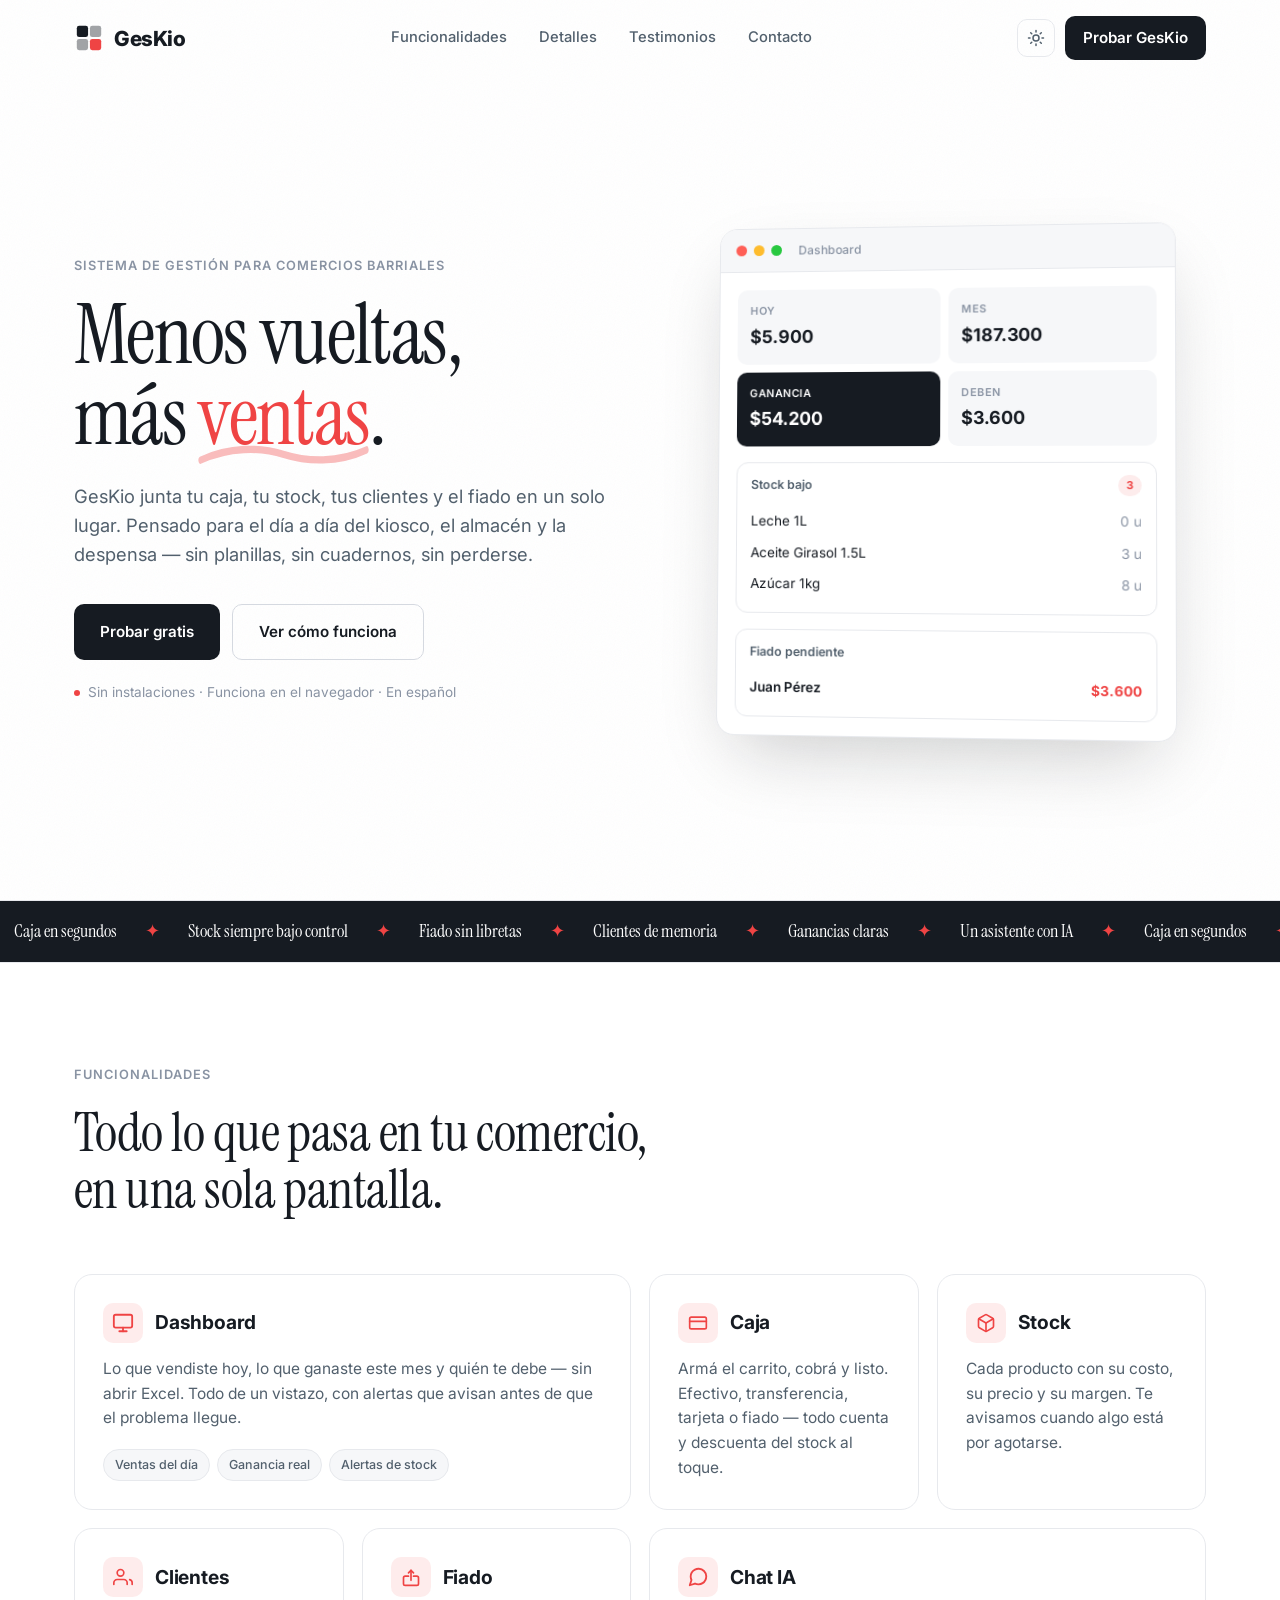
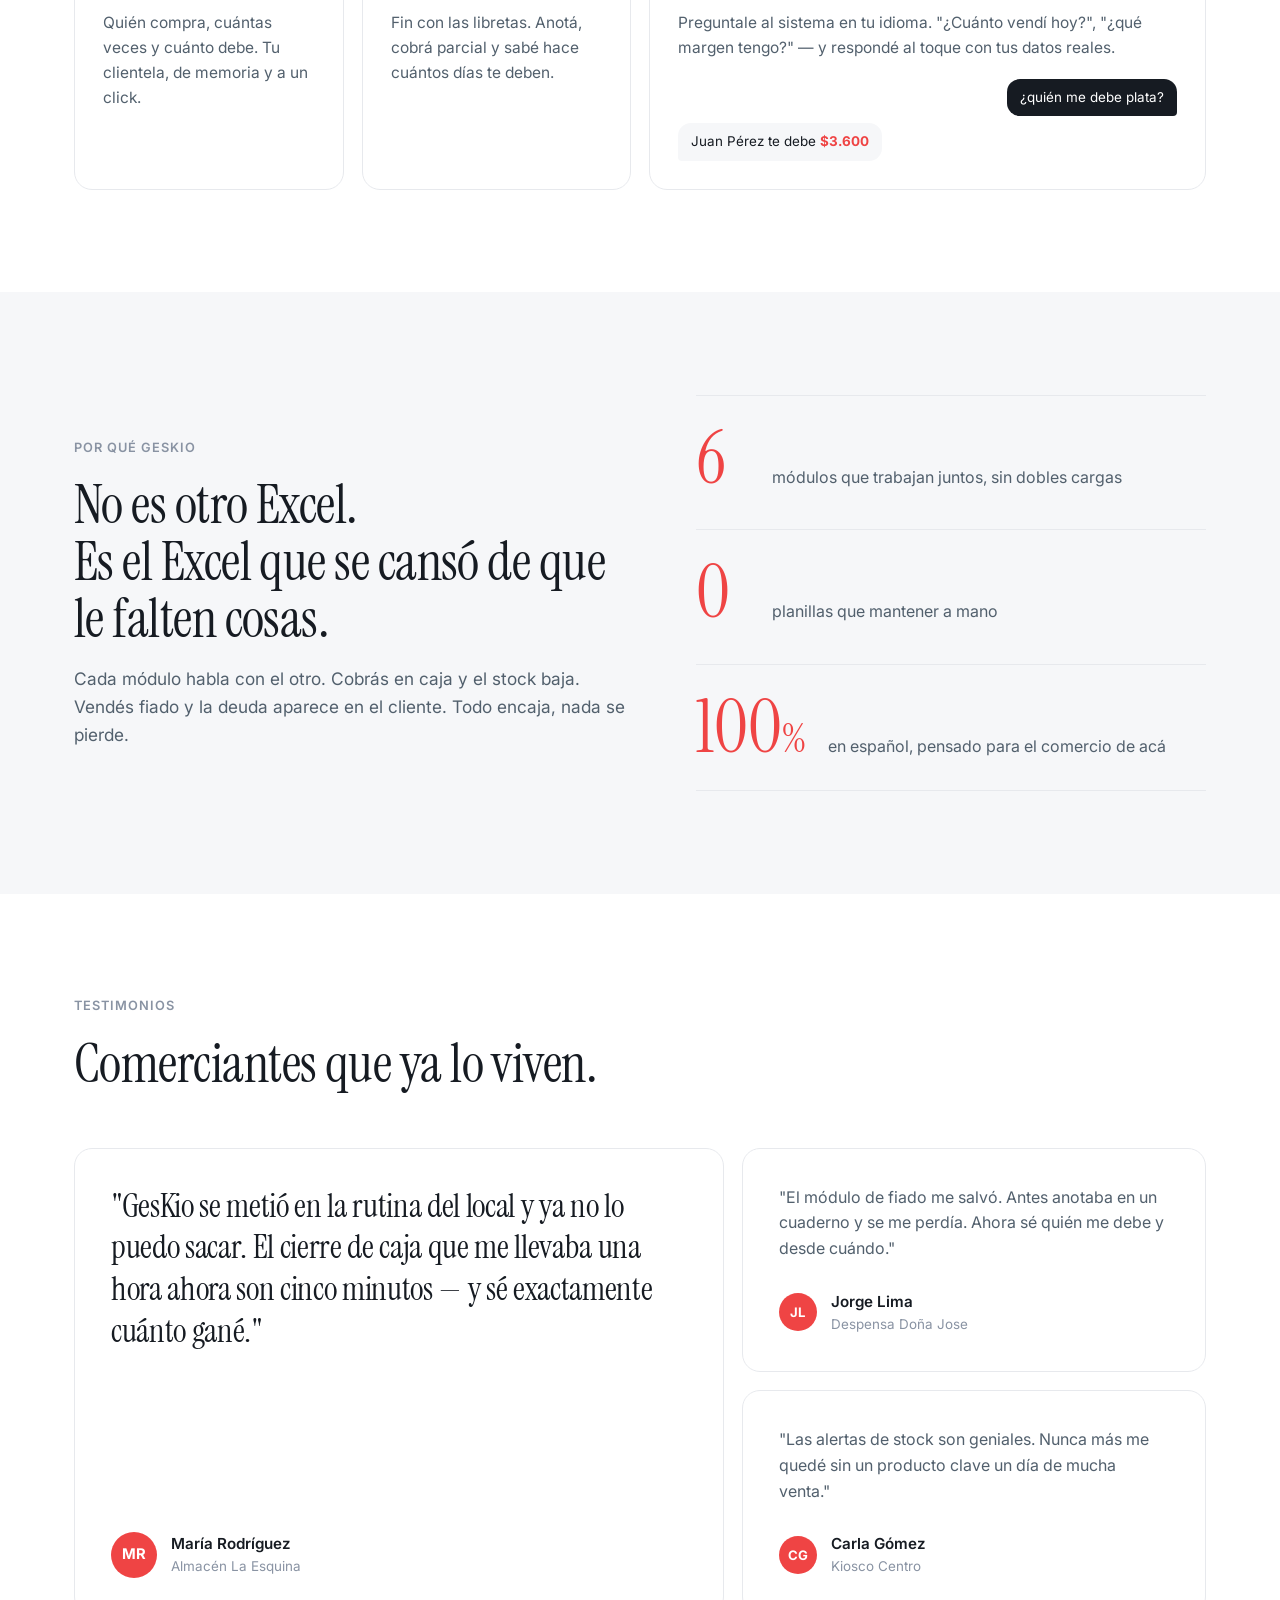
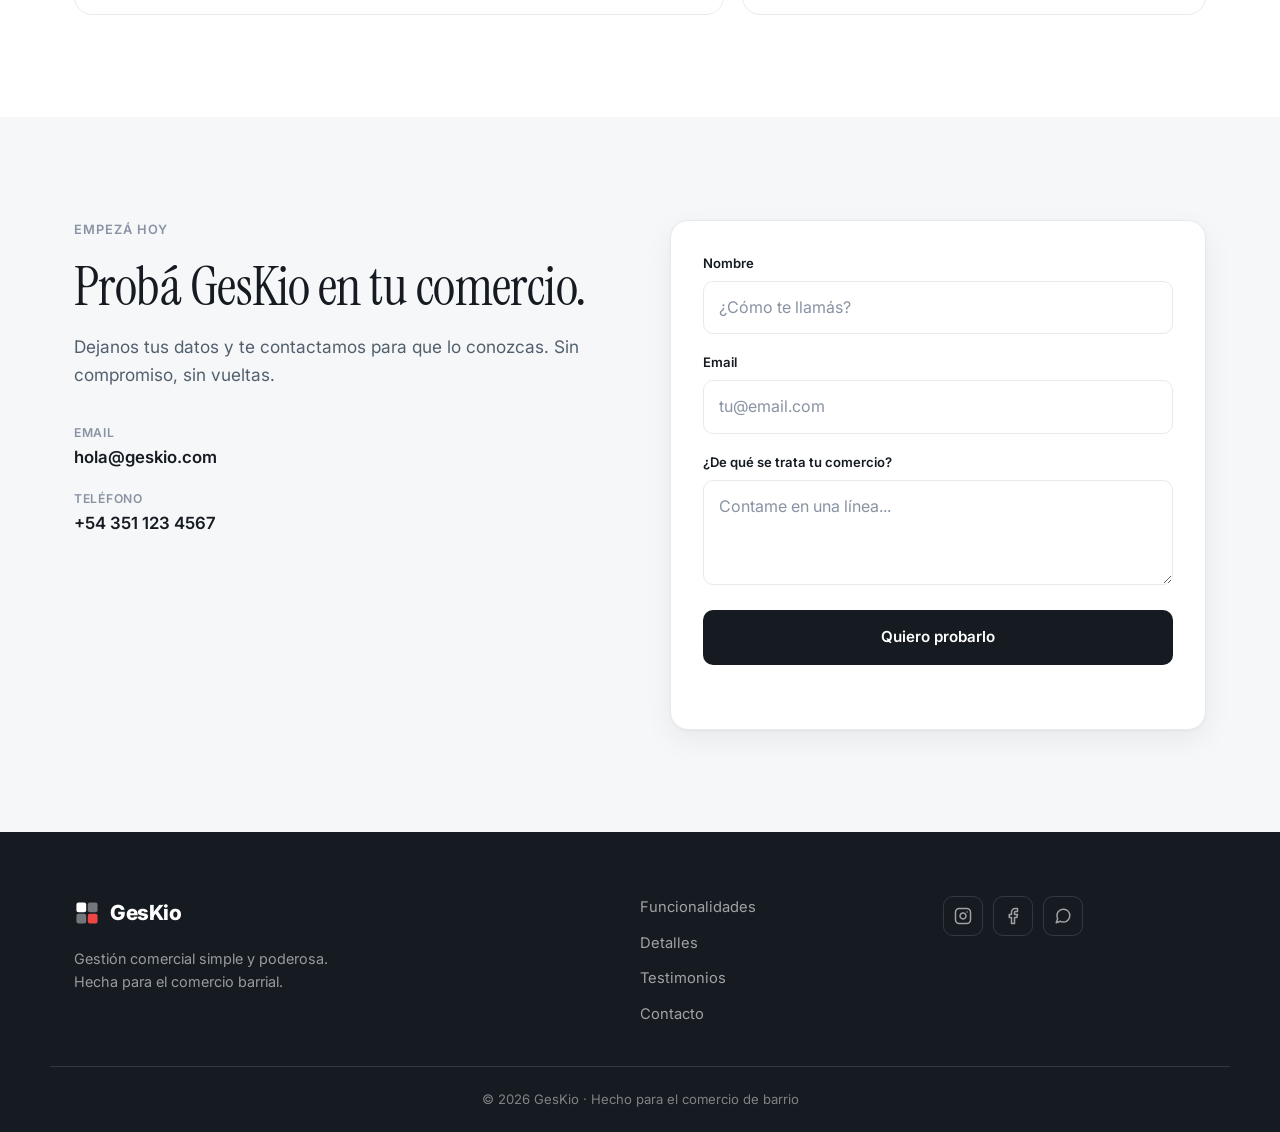
==== landing/index.html @ 5d3a3c77 "feat: GesKio - App Flet + Landing page" ====
<!DOCTYPE html>
<html lang="es" data-theme="light">
<head>
    <meta charset="UTF-8">
    <meta name="viewport" content="width=device-width, initial-scale=1.0">
    <title>GesKio — El sistema que tu kiosco estaba pidiendo</title>
    <meta name="description" content="GesKio junta tu caja, tu stock, tus clientes y el fiado en un solo lugar. Pensado para el día a día del kiosco, el almacén y la despensa.">
    <link rel="preconnect" href="https://fonts.googleapis.com">
    <link rel="preconnect" href="https://fonts.gstatic.com" crossorigin>
    <link href="https://fonts.googleapis.com/css2?family=Inter:wght@400;500;600;700;800;900&family=Instrument+Serif:ital@0;1&display=swap" rel="stylesheet">
    <link rel="icon" href="data:image/svg+xml,<svg xmlns='http://www.w3.org/2000/svg' viewBox='0 0 32 32'><rect x='3' y='3' width='12' height='12' rx='2.5' fill='%23161b22'/><rect x='17' y='3' width='12' height='12' rx='2.5' fill='%23161b22' opacity='.4'/><rect x='3' y='17' width='12' height='12' rx='2.5' fill='%23161b22' opacity='.4'/><rect x='17' y='17' width='12' height='12' rx='2.5' fill='%23ef4444'/></svg>">
    <link rel="stylesheet" href="styles.css">
    <script>
      (function () {
        document.documentElement.classList.add('js');
        var saved = localStorage.getItem('geskio-theme');
        var prefersDark = window.matchMedia('(prefers-color-scheme: dark)').matches;
        if (saved === 'dark' || (!saved && prefersDark)) {
          document.documentElement.setAttribute('data-theme', 'dark');
        }
      })();
    </script>
</head>
<body>

    <!-- NAVBAR -->
    <header class="nav" id="nav">
        <div class="container nav-inner">
            <a href="#top" class="logo">
                <svg class="logo-mark" width="30" height="30" viewBox="0 0 32 32" aria-hidden="true">
                    <rect x="3" y="3" width="12" height="12" rx="2.5" fill="currentColor"/>
                    <rect x="17" y="3" width="12" height="12" rx="2.5" fill="currentColor" opacity="0.4"/>
                    <rect x="3" y="17" width="12" height="12" rx="2.5" fill="currentColor" opacity="0.4"/>
                    <rect x="17" y="17" width="12" height="12" rx="2.5" class="logo-mark-accent"/>
                </svg>
                <span class="logo-text">GesKio</span>
            </a>

            <nav class="nav-links" id="navLinks">
                <a href="#funcionalidades" class="nav-link">Funcionalidades</a>
                <a href="#numeros" class="nav-link">Detalles</a>
                <a href="#testimonios" class="nav-link">Testimonios</a>
                <a href="#contacto" class="nav-link">Contacto</a>
            </nav>

            <div class="nav-actions">
                <button class="theme-toggle" id="themeToggle" aria-label="Cambiar tema">
                    <svg class="icon-sun" width="18" height="18" viewBox="0 0 24 24" fill="none" stroke="currentColor" stroke-width="2" stroke-linecap="round" stroke-linejoin="round"><circle cx="12" cy="12" r="4"></circle><path d="M12 2v2M12 20v2M4.93 4.93l1.41 1.41M17.66 17.66l1.41 1.41M2 12h2M20 12h2M6.34 17.66l-1.41 1.41M19.07 4.93l-1.41 1.41"></path></svg>
                    <svg class="icon-moon" width="18" height="18" viewBox="0 0 24 24" fill="none" stroke="currentColor" stroke-width="2" stroke-linecap="round" stroke-linejoin="round"><path d="M21 12.79A9 9 0 1 1 11.21 3 7 7 0 0 0 21 12.79z"></path></svg>
                </button>
                <a href="#contacto" class="btn btn-primary btn-sm">Probar GesKio</a>
                <button class="nav-toggle" id="navToggle" aria-label="Menú">
                    <span></span><span></span><span></span>
                </button>
            </div>
        </div>
    </header>

    <!-- HERO -->
    <section class="hero" id="top">
        <div class="container hero-grid">
            <div class="hero-copy">
                <p class="eyebrow reveal">Sistema de gestión para comercios barriales</p>
                <h1 class="hero-title reveal">
                    Menos vueltas,<br>
                    más <span class="accent-word">ventas<svg class="scribble" viewBox="0 0 220 18" preserveAspectRatio="none" aria-hidden="true"><path d="M3 13 C 40 4, 80 4, 110 9 S 180 15, 217 6" fill="none" stroke="currentColor" stroke-width="5" stroke-linecap="round"/></svg></span>.
                </h1>
                <p class="hero-lead reveal">
                    GesKio junta tu caja, tu stock, tus clientes y el fiado en un solo lugar.
                    Pensado para el día a día del kiosco, el almacén y la despensa —
                    sin planillas, sin cuadernos, sin perderse.
                </p>
                <div class="hero-cta reveal">
                    <a href="#contacto" class="btn btn-primary btn-lg">Probar gratis</a>
                    <a href="#funcionalidades" class="btn btn-ghost btn-lg">Ver cómo funciona</a>
                </div>
                <p class="hero-foot reveal">Sin instalaciones · Funciona en el navegador · En español</p>
            </div>

            <!-- MOCKUP con datos reales del sistema -->
            <div class="hero-visual reveal">
                <div class="device">
                    <div class="device-bar">
                        <span class="dot d1"></span><span class="dot d2"></span><span class="dot d3"></span>
                        <span class="device-tab">Dashboard</span>
                    </div>
                    <div class="device-body">
                        <div class="device-stats">
                            <div class="ds-tile"><span class="ds-label">Hoy</span><span class="ds-value">$5.900</span></div>
                            <div class="ds-tile"><span class="ds-label">Mes</span><span class="ds-value">$187.300</span></div>
                            <div class="ds-tile hl"><span class="ds-label">Ganancia</span><span class="ds-value">$54.200</span></div>
                            <div class="ds-tile"><span class="ds-label">Deben</span><span class="ds-value">$3.600</span></div>
                        </div>

                        <div class="device-block">
                            <div class="device-block-head">
                                <span>Stock bajo</span>
                                <span class="pill-warn">3</span>
                            </div>
                            <div class="device-row"><span>Leche 1L</span><span class="muted">0 u</span></div>
                            <div class="device-row"><span>Aceite Girasol 1.5L</span><span class="muted">3 u</span></div>
                            <div class="device-row"><span>Azúcar 1kg</span><span class="muted">8 u</span></div>
                        </div>

                        <div class="device-block">
                            <div class="device-block-head"><span>Fiado pendiente</span></div>
                            <div class="device-row debtor">
                                <span class="debtor-name">Juan Pérez</span>
                                <span class="debtor-amt">$3.600</span>
                            </div>
                        </div>
                    </div>
                </div>
            </div>
        </div>
    </section>

    <!-- MARQUEE -->
    <div class="marquee" aria-hidden="true">
        <div class="marquee-track">
            <span>Caja en segundos</span><span class="sep">✦</span>
            <span>Stock siempre bajo control</span><span class="sep">✦</span>
            <span>Fiado sin libretas</span><span class="sep">✦</span>
            <span>Clientes de memoria</span><span class="sep">✦</span>
            <span>Ganancias claras</span><span class="sep">✦</span>
            <span>Un asistente con IA</span><span class="sep">✦</span>
            <span>Caja en segundos</span><span class="sep">✦</span>
            <span>Stock siempre bajo control</span><span class="sep">✦</span>
            <span>Fiado sin libretas</span><span class="sep">✦</span>
            <span>Clientes de memoria</span><span class="sep">✦</span>
            <span>Ganancias claras</span><span class="sep">✦</span>
            <span>Un asistente con IA</span><span class="sep">✦</span>
        </div>
    </div>

    <!-- FUNCIONALIDADES (Bento) -->
    <section class="section" id="funcionalidades">
        <div class="container">
            <div class="section-head reveal">
                <p class="eyebrow">Funcionalidades</p>
                <h2 class="section-title">Todo lo que pasa en tu comercio,<br>en una sola pantalla.</h2>
            </div>

            <div class="bento">
                <!-- Dashboard (grande) -->
                <article class="card card-lg reveal">
                    <div class="card-top">
                        <div class="card-icon">
                            <svg width="22" height="22" viewBox="0 0 24 24" fill="none" stroke="currentColor" stroke-width="2" stroke-linecap="round" stroke-linejoin="round"><rect x="2" y="3" width="20" height="14" rx="2"/><line x1="8" y1="21" x2="16" y2="21"/><line x1="12" y1="17" x2="12" y2="21"/></svg>
                        </div>
                        <h3>Dashboard</h3>
                    </div>
                    <p class="card-desc">Lo que vendiste hoy, lo que ganaste este mes y quién te debe — sin abrir Excel. Todo de un vistazo, con alertas que avisan antes de que el problema llegue.</p>
                    <div class="mini-chips">
                        <span class="chip">Ventas del día</span>
                        <span class="chip">Ganancia real</span>
                        <span class="chip">Alertas de stock</span>
                    </div>
                </article>

                <!-- Caja -->
                <article class="card reveal" data-delay="60">
                    <div class="card-top">
                        <div class="card-icon">
                            <svg width="20" height="20" viewBox="0 0 24 24" fill="none" stroke="currentColor" stroke-width="2" stroke-linecap="round" stroke-linejoin="round"><rect x="2" y="5" width="20" height="14" rx="2"/><line x1="2" y1="10" x2="22" y2="10"/></svg>
                        </div>
                        <h3>Caja</h3>
                    </div>
                    <p class="card-desc">Armá el carrito, cobrá y listo. Efectivo, transferencia, tarjeta o fiado — todo cuenta y descuenta del stock al toque.</p>
                </article>

                <!-- Stock -->
                <article class="card reveal" data-delay="120">
                    <div class="card-top">
                        <div class="card-icon">
                            <svg width="20" height="20" viewBox="0 0 24 24" fill="none" stroke="currentColor" stroke-width="2" stroke-linecap="round" stroke-linejoin="round"><path d="M21 16V8a2 2 0 0 0-1-1.73l-7-4a2 2 0 0 0-2 0l-7 4A2 2 0 0 0 3 8v8a2 2 0 0 0 1 1.73l7 4a2 2 0 0 0 2 0l7-4A2 2 0 0 0 21 16z"/><polyline points="3.27 6.96 12 12.01 20.73 6.96"/><line x1="12" y1="22.08" x2="12" y2="12"/></svg>
                        </div>
                        <h3>Stock</h3>
                    </div>
                    <p class="card-desc">Cada producto con su costo, su precio y su margen. Te avisamos cuando algo está por agotarse.</p>
                </article>

                <!-- Clientes -->
                <article class="card reveal" data-delay="60">
                    <div class="card-top">
                        <div class="card-icon">
                            <svg width="20" height="20" viewBox="0 0 24 24" fill="none" stroke="currentColor" stroke-width="2" stroke-linecap="round" stroke-linejoin="round"><path d="M17 21v-2a4 4 0 0 0-4-4H5a4 4 0 0 0-4 4v2"/><circle cx="9" cy="7" r="4"/><path d="M23 21v-2a4 4 0 0 0-3-3.87"/></svg>
                        </div>
                        <h3>Clientes</h3>
                    </div>
                    <p class="card-desc">Quién compra, cuántas veces y cuánto debe. Tu clientela, de memoria y a un click.</p>
                </article>

                <!-- Fiado -->
                <article class="card reveal" data-delay="120">
                    <div class="card-top">
                        <div class="card-icon">
                            <svg width="20" height="20" viewBox="0 0 24 24" fill="none" stroke="currentColor" stroke-width="2" stroke-linecap="round" stroke-linejoin="round"><path d="M9 11H5a2 2 0 0 0-2 2v7a2 2 0 0 0 2 2h14a2 2 0 0 0 2-2v-7a2 2 0 0 0-2-2h-4"/><polyline points="9 7 12 4 15 7"/><line x1="12" y1="4" x2="12" y2="16"/></svg>
                        </div>
                        <h3>Fiado</h3>
                    </div>
                    <p class="card-desc">Fin con las libretas. Anotá, cobrá parcial y sabé hace cuántos días te deben.</p>
                </article>

                <!-- Chat IA (grande) -->
                <article class="card card-lg reveal">
                    <div class="card-top">
                        <div class="card-icon">
                            <svg width="22" height="22" viewBox="0 0 24 24" fill="none" stroke="currentColor" stroke-width="2" stroke-linecap="round" stroke-linejoin="round"><path d="M21 11.5a8.38 8.38 0 0 1-.9 3.8 8.5 8.5 0 0 1-7.6 4.7 8.38 8.38 0 0 1-3.8-.9L3 21l1.9-5.7a8.38 8.38 0 0 1-.9-3.8 8.5 8.5 0 0 1 4.7-7.6 8.38 8.38 0 0 1 3.8-.9h.5a8.48 8.48 0 0 1 8 8v.5z"/></svg>
                        </div>
                        <h3>Chat IA</h3>
                    </div>
                    <p class="card-desc">Preguntale al sistema en tu idioma. "¿Cuánto vendí hoy?", "¿qué margen tengo?" — y respondé al toque con tus datos reales.</p>
                    <div class="mini-chat">
                        <div class="mc-row mc-user">¿quién me debe plata?</div>
                        <div class="mc-row mc-bot">Juan Pérez te debe <strong>$3.600</strong></div>
                    </div>
                </article>
            </div>
        </div>
    </section>

    <!-- NÚMEROS / DETALLES -->
    <section class="section section-soft" id="numeros">
        <div class="container">
            <div class="numbers-grid">
                <div class="numbers-copy reveal">
                    <p class="eyebrow">Por qué GesKio</p>
                    <h2 class="section-title">No es otro Excel.<br>Es el Excel que se cansó de que le falten cosas.</h2>
                    <p class="section-lead">Cada módulo habla con el otro. Cobrás en caja y el stock baja. Vendés fiado y la deuda aparece en el cliente. Todo encaja, nada se pierde.</p>
                </div>
                <div class="numbers-list reveal" data-delay="120">
                    <div class="num-item">
                        <span class="num">6</span>
                        <span class="num-label">módulos que trabajan juntos, sin dobles cargas</span>
                    </div>
                    <div class="num-item">
                        <span class="num">0</span>
                        <span class="num-label">planillas que mantener a mano</span>
                    </div>
                    <div class="num-item">
                        <span class="num">100<span class="num-suffix">%</span></span>
                        <span class="num-label">en español, pensado para el comercio de acá</span>
                    </div>
                </div>
            </div>
        </div>
    </section>

    <!-- TESTIMONIOS -->
    <section class="section" id="testimonios">
        <div class="container">
            <div class="section-head reveal">
                <p class="eyebrow">Testimonios</p>
                <h2 class="section-title">Comerciantes que ya lo viven.</h2>
            </div>

            <div class="testimonios">
                <figure class="testimonial-big reveal">
                    <blockquote>
                        "GesKio se metió en la rutina del local y ya no lo puedo sacar. El cierre de caja que me llevaba una hora ahora son cinco minutos — y sé exactamente cuánto gané."
                    </blockquote>
                    <figcaption>
                        <div class="avatar">MR</div>
                        <div>
                            <div class="author-name">María Rodríguez</div>
                            <div class="author-role">Almacén La Esquina</div>
                        </div>
                    </figcaption>
                </figure>

                <figure class="testimonial-sm reveal" data-delay="80">
                    <blockquote>"El módulo de fiado me salvó. Antes anotaba en un cuaderno y se me perdía. Ahora sé quién me debe y desde cuándo."</blockquote>
                    <figcaption>
                        <div class="avatar sm">JL</div>
                        <div>
                            <div class="author-name">Jorge Lima</div>
                            <div class="author-role">Despensa Doña Jose</div>
                        </div>
                    </figcaption>
                </figure>

                <figure class="testimonial-sm reveal" data-delay="140">
                    <blockquote>"Las alertas de stock son geniales. Nunca más me quedé sin un producto clave un día de mucha venta."</blockquote>
                    <figcaption>
                        <div class="avatar sm">CG</div>
                        <div>
                            <div class="author-name">Carla Gómez</div>
                            <div class="author-role">Kiosco Centro</div>
                        </div>
                    </figcaption>
                </figure>
            </div>
        </div>
    </section>

    <!-- CONTACTO -->
    <section class="section section-cta" id="contacto">
        <div class="container cta-grid">
            <div class="cta-copy reveal">
                <p class="eyebrow">Empezá hoy</p>
                <h2 class="section-title">Probá GesKio en tu comercio.</h2>
                <p class="section-lead">Dejanos tus datos y te contactamos para que lo conozcas. Sin compromiso, sin vueltas.</p>

                <div class="contact-methods">
                    <div class="cm">
                        <span class="cm-label">Email</span>
                        <span class="cm-value">hola@geskio.com</span>
                    </div>
                    <div class="cm">
                        <span class="cm-label">Teléfono</span>
                        <span class="cm-value">+54 351 123 4567</span>
                    </div>
                </div>
            </div>

            <form class="cta-form reveal" data-delay="120" id="contactForm" novalidate>
                <div class="field">
                    <label for="nombre">Nombre</label>
                    <input type="text" id="nombre" name="nombre" placeholder="¿Cómo te llamás?" autocomplete="name">
                </div>
                <div class="field">
                    <label for="email">Email</label>
                    <input type="email" id="email" name="email" placeholder="tu@email.com" autocomplete="email">
                </div>
                <div class="field">
                    <label for="mensaje">¿De qué se trata tu comercio?</label>
                    <textarea id="mensaje" name="mensaje" rows="3" placeholder="Contame en una línea..."></textarea>
                </div>
                <button type="submit" class="btn btn-primary btn-block">Quiero probarlo</button>
                <p class="form-note" id="formNote" role="status"></p>
            </form>
        </div>
    </section>

    <!-- FOOTER -->
    <footer class="footer">
        <div class="container footer-inner">
            <div class="footer-brand">
                <a href="#top" class="logo">
                    <svg class="logo-mark" width="26" height="26" viewBox="0 0 32 32" aria-hidden="true">
                        <rect x="3" y="3" width="12" height="12" rx="2.5" fill="currentColor"/>
                        <rect x="17" y="3" width="12" height="12" rx="2.5" fill="currentColor" opacity="0.4"/>
                        <rect x="3" y="17" width="12" height="12" rx="2.5" fill="currentColor" opacity="0.4"/>
                        <rect x="17" y="17" width="12" height="12" rx="2.5" class="logo-mark-accent"/>
                    </svg>
                    <span class="logo-text">GesKio</span>
                </a>
                <p class="footer-tag">Gestión comercial simple y poderosa.<br>Hecha para el comercio barrial.</p>
            </div>

            <nav class="footer-links">
                <a href="#funcionalidades">Funcionalidades</a>
                <a href="#numeros">Detalles</a>
                <a href="#testimonios">Testimonios</a>
                <a href="#contacto">Contacto</a>
            </nav>

            <div class="footer-social">
                <a href="#" class="social" aria-label="Instagram">
                    <svg width="18" height="18" viewBox="0 0 24 24" fill="none" stroke="currentColor" stroke-width="2" stroke-linecap="round" stroke-linejoin="round"><rect x="2" y="2" width="20" height="20" rx="5"/><path d="M16 11.37A4 4 0 1 1 12.63 8 4 4 0 0 1 16 11.37z"/><line x1="17.5" y1="6.5" x2="17.51" y2="6.5"/></svg>
                </a>
                <a href="#" class="social" aria-label="Facebook">
                    <svg width="18" height="18" viewBox="0 0 24 24" fill="none" stroke="currentColor" stroke-width="2" stroke-linecap="round" stroke-linejoin="round"><path d="M18 2h-3a5 5 0 0 0-5 5v3H7v4h3v8h4v-8h3l1-4h-4V7a1 1 0 0 1 1-1h3z"/></svg>
                </a>
                <a href="#" class="social" aria-label="WhatsApp">
                    <svg width="18" height="18" viewBox="0 0 24 24" fill="none" stroke="currentColor" stroke-width="2" stroke-linecap="round" stroke-linejoin="round"><path d="M21 11.5a8.38 8.38 0 0 1-.9 3.8 8.5 8.5 0 0 1-7.6 4.7 8.38 8.38 0 0 1-3.8-.9L3 21l1.9-5.7a8.38 8.38 0 0 1-.9-3.8 8.5 8.5 0 0 1 4.7-7.6 8.38 8.38 0 0 1 3.8-.9h.5a8.48 8.48 0 0 1 8 8v.5z"/></svg>
                </a>
            </div>
        </div>
        <div class="footer-bottom">
            <div class="container">
                <p>&copy; <span id="year"></span> GesKio · Hecho para el comercio de barrio</p>
            </div>
        </div>
    </footer>

    <script src="script.js"></script>
</body>
</html>
---- landing/styles.css ----
/* ============================================================
   GesKio — Landing
   Paleta minimal + modo oscuro · tipografía editorial
   ============================================================ */

/* ---------- Tokens ---------- */
:root {
    --bg: #ffffff;
    --bg-soft: #f6f7f9;
    --bg-elevated: #ffffff;
    --text: #161b22;
    --text-soft: #52606d;
    --text-muted: #8993a3;
    --border: #e7e9ed;
    --border-strong: #d5d9e0;
    --accent: #ef4444;
    --accent-hover: #dc2626;
    --accent-soft: rgba(239, 68, 68, 0.10);
    --shadow-sm: 0 1px 2px rgba(16, 18, 22, .05);
    --shadow: 0 1px 3px rgba(16, 18, 22, .04), 0 10px 30px rgba(16, 18, 22, .06);
    --shadow-lg: 0 30px 70px -20px rgba(16, 18, 22, .22);
    --grain: .04;
    color-scheme: light;
}

[data-theme="dark"] {
    --bg: #0e1014;
    --bg-soft: #15181e;
    --bg-elevated: #181c23;
    --text: #f3f5f8;
    --text-soft: #aab2bf;
    --text-muted: #6e7783;
    --border: #232831;
    --border-strong: #2f3540;
    --accent: #f43f5e;
    --accent-hover: #fb7185;
    --accent-soft: rgba(244, 63, 94, 0.14);
    --shadow-sm: 0 1px 2px rgba(0, 0, 0, .4);
    --shadow: 0 1px 3px rgba(0, 0, 0, .3), 0 12px 34px rgba(0, 0, 0, .35);
    --shadow-lg: 0 30px 70px -20px rgba(0, 0, 0, .6);
    --grain: .06;
    color-scheme: dark;
}

/* ---------- Reset ---------- */
*, *::before, *::after { margin: 0; padding: 0; box-sizing: border-box; }

html { scroll-behavior: smooth; -webkit-text-size-adjust: 100%; }

body {
    font-family: 'Inter', -apple-system, BlinkMacSystemFont, 'Segoe UI', sans-serif;
    color: var(--text);
    background: var(--bg);
    line-height: 1.6;
    overflow-x: hidden;
    -webkit-font-smoothing: antialiased;
    -moz-osx-font-smoothing: grayscale;
    transition: background-color .4s ease, color .4s ease;
}

/* Grano sutil sobre toda la página — detalle de craft */
body::before {
    content: '';
    position: fixed;
    inset: 0;
    z-index: 1;
    pointer-events: none;
    opacity: var(--grain);
    background-image: url("data:image/svg+xml,%3Csvg xmlns='http://www.w3.org/2000/svg' width='160' height='160'%3E%3Cfilter id='n'%3E%3CfeTurbulence type='fractalNoise' baseFrequency='0.85' numOctaves='2' stitchTiles='stitch'/%3E%3C/filter%3E%3Crect width='100%25' height='100%25' filter='url(%23n)'/%3E%3C/svg%3E");
    mix-blend-mode: multiply;
}
[data-theme="dark"] body::before { mix-blend-mode: screen; }

a { color: inherit; text-decoration: none; }
ul { list-style: none; }
button { font: inherit; color: inherit; background: none; border: none; cursor: pointer; }
img, svg { display: block; }

.container { width: 100%; max-width: 1180px; margin: 0 auto; padding: 0 24px; }

::selection { background: var(--accent); color: #fff; }

/* ---------- Tipografía utilitaria ---------- */
.eyebrow {
    font-size: .8rem;
    font-weight: 600;
    letter-spacing: .08em;
    text-transform: uppercase;
    color: var(--text-muted);
    margin-bottom: 18px;
}

.section-title {
    font-family: 'Instrument Serif', 'Inter', serif;
    font-weight: 400;
    font-size: clamp(2.1rem, 4.4vw, 3.4rem);
    line-height: 1.05;
    letter-spacing: -0.01em;
    color: var(--text);
}
[data-theme="dark"] .section-title { color: var(--text); }

.section-lead {
    margin-top: 18px;
    color: var(--text-soft);
    font-size: 1.08rem;
    max-width: 52ch;
}

/* ---------- Botones ---------- */
.btn {
    display: inline-flex;
    align-items: center;
    justify-content: center;
    gap: 8px;
    font-weight: 600;
    font-size: .95rem;
    border-radius: 10px;
    transition: transform .25s cubic-bezier(.2,.8,.2,1), background-color .25s ease, color .25s ease, border-color .25s ease, box-shadow .25s ease;
    white-space: nowrap;
}
.btn-sm { padding: 10px 18px; }
.btn-lg { padding: 15px 26px; }
.btn-block { width: 100%; padding: 15px; }

.btn-primary { background: var(--text); color: var(--bg); }
.btn-primary:hover { background: var(--accent); color: #fff; transform: translateY(-2px); }
[data-theme="dark"] .btn-primary { background: var(--text); color: #0e1014; }
[data-theme="dark"] .btn-primary:hover { background: var(--accent); color: #fff; }

.btn-ghost { background: transparent; color: var(--text); border: 1.5px solid var(--border-strong); }
.btn-ghost:hover { border-color: var(--text); transform: translateY(-2px); }

/* ---------- Marca / isotipo ---------- */
.logo { display: inline-flex; align-items: center; gap: 10px; color: var(--text); }
.logo-mark { color: var(--text); flex-shrink: 0; transition: color .4s ease; }
.logo-mark-accent { fill: var(--accent); }
.logo-text { font-weight: 800; font-size: 1.3rem; letter-spacing: -0.02em; }

/* ============================================================
   NAVBAR
   ============================================================ */
.nav {
    position: fixed;
    top: 0; left: 0; right: 0;
    z-index: 100;
    padding: 16px 0;
    transition: background-color .4s ease, border-color .4s ease, padding .3s ease, box-shadow .3s ease;
    border-bottom: 1px solid transparent;
}
.nav.scrolled {
    background: color-mix(in srgb, var(--bg) 80%, transparent);
    backdrop-filter: blur(16px) saturate(140%);
    -webkit-backdrop-filter: blur(16px) saturate(140%);
    border-bottom-color: var(--border);
    padding: 11px 0;
}

.nav-inner { display: flex; align-items: center; justify-content: space-between; gap: 20px; }

.nav-links { display: flex; align-items: center; gap: 4px; }
.nav-link {
    padding: 8px 14px;
    font-size: .92rem;
    font-weight: 500;
    color: var(--text-soft);
    border-radius: 8px;
    transition: color .2s ease, background-color .2s ease;
}
.nav-link:hover { color: var(--text); background: var(--bg-soft); }

.nav-actions { display: flex; align-items: center; gap: 10px; }

/* Theme toggle */
.theme-toggle {
    width: 38px; height: 38px;
    display: grid; place-items: center;
    border-radius: 10px;
    color: var(--text-soft);
    border: 1px solid var(--border);
    transition: color .2s ease, border-color .2s ease, background-color .2s ease;
}
.theme-toggle:hover { color: var(--text); border-color: var(--border-strong); background: var(--bg-soft); }
.theme-toggle .icon-moon { display: none; }
[data-theme="dark"] .theme-toggle .icon-sun { display: none; }
[data-theme="dark"] .theme-toggle .icon-moon { display: block; }

.nav-toggle { display: none; flex-direction: column; gap: 5px; padding: 8px; }
.nav-toggle span { width: 22px; height: 2px; background: var(--text); border-radius: 2px; transition: transform .3s ease, opacity .3s ease; }
.nav-toggle.active span:nth-child(1) { transform: translateY(7px) rotate(45deg); }
.nav-toggle.active span:nth-child(2) { opacity: 0; }
.nav-toggle.active span:nth-child(3) { transform: translateY(-7px) rotate(-45deg); }

/* ============================================================
   HERO
   ============================================================ */
.hero {
    position: relative;
    min-height: 100vh;
    display: flex;
    align-items: center;
    padding: 120px 0 60px;
    z-index: 2;
}

.hero-grid {
    display: grid;
    grid-template-columns: 1.05fr 1fr;
    gap: 56px;
    align-items: center;
}

.hero-title {
    font-family: 'Instrument Serif', serif;
    font-weight: 400;
    font-size: clamp(2.8rem, 6.5vw, 5.2rem);
    line-height: 0.98;
    letter-spacing: -0.02em;
    margin-bottom: 24px;
    color: var(--text);
}
.accent-word { color: var(--accent); position: relative; display: inline-block; }
.scribble {
    position: absolute;
    left: 0; right: 0; bottom: -0.12em;
    width: 100%; height: 0.32em;
    color: var(--accent);
    opacity: .35;
}

.hero-lead {
    font-size: 1.15rem;
    color: var(--text-soft);
    max-width: 50ch;
    margin-bottom: 34px;
}

.hero-cta { display: flex; gap: 12px; flex-wrap: wrap; margin-bottom: 22px; }

.hero-foot { font-size: .85rem; color: var(--text-muted); }
.hero-foot::before { content: ''; display: inline-block; width: 6px; height: 6px; border-radius: 50%; background: var(--accent); margin-right: 8px; vertical-align: middle; }

/* ---------- Device / mockup ---------- */
.hero-visual { display: flex; justify-content: center; }
.device {
    width: 100%;
    max-width: 460px;
    background: var(--bg-elevated);
    border: 1px solid var(--border);
    border-radius: 18px;
    box-shadow: var(--shadow-lg);
    overflow: hidden;
    transform: perspective(1400px) rotateY(-5deg) rotateX(2deg);
    transition: transform .6s cubic-bezier(.2,.8,.2,1);
}
.device:hover { transform: perspective(1400px) rotateY(0deg) rotateX(0deg); }

.device-bar {
    display: flex; align-items: center; gap: 7px;
    padding: 12px 16px;
    background: var(--bg-soft);
    border-bottom: 1px solid var(--border);
}
.dot { width: 11px; height: 11px; border-radius: 50%; }
.d1 { background: #ff5f57; } .d2 { background: #febc2e; } .d3 { background: #28c840; }
.device-tab { margin-left: 10px; font-size: .76rem; color: var(--text-muted); font-weight: 500; }

.device-body { padding: 18px; display: flex; flex-direction: column; gap: 16px; }

.device-stats { display: grid; grid-template-columns: 1fr 1fr; gap: 8px; }
.ds-tile {
    padding: 13px;
    background: var(--bg-soft);
    border-radius: 10px;
    display: flex; flex-direction: column; gap: 3px;
}
.ds-tile.hl { background: var(--text); }
.ds-tile.hl .ds-label, .ds-tile.hl .ds-value { color: var(--bg); }
[data-theme="dark"] .ds-tile.hl { background: var(--text); }
[data-theme="dark"] .ds-tile.hl .ds-label, [data-theme="dark"] .ds-tile.hl .ds-value { color: #0e1014; }
.ds-label { font-size: .68rem; text-transform: uppercase; letter-spacing: .05em; color: var(--text-muted); font-weight: 600; }
.ds-value { font-size: 1.12rem; font-weight: 700; color: var(--text); }

.device-block {
    border: 1px solid var(--border);
    border-radius: 12px;
    padding: 12px 14px;
}
.device-block-head {
    display: flex; justify-content: space-between; align-items: center;
    font-size: .78rem; font-weight: 600; color: var(--text-soft);
    margin-bottom: 10px;
}
.pill-warn {
    background: var(--accent-soft); color: var(--accent);
    font-size: .68rem; font-weight: 700;
    padding: 2px 8px; border-radius: 999px;
}
.device-row {
    display: flex; justify-content: space-between;
    font-size: .85rem; padding: 5px 0;
    color: var(--text);
}
.device-row .muted { color: var(--text-muted); }
.device-row.debtor { align-items: center; }
.debtor-name { font-weight: 600; }
.debtor-amt { color: var(--accent); font-weight: 700; }

/* ============================================================
   MARQUEE
   ============================================================ */
.marquee {
    border-top: 1px solid var(--border);
    border-bottom: 1px solid var(--border);
    background: var(--text);
    color: var(--bg);
    overflow: hidden;
    padding: 16px 0;
    position: relative;
    z-index: 2;
}
[data-theme="dark"] .marquee { background: var(--bg-elevated); color: var(--text); }
.marquee-track {
    display: flex; align-items: center;
    white-space: nowrap;
    width: max-content;
    animation: marquee 38s linear infinite;
    font-family: 'Instrument Serif', serif;
    font-size: clamp(1.1rem, 1.4vw, 1.5rem);
    will-change: transform;
}
.marquee-track > span { margin: 0 14px; flex-shrink: 0; }
.marquee-track .sep { color: var(--accent); }
@keyframes marquee { to { transform: translateX(-50%); } }

/* ============================================================
   SECCIONES
   ============================================================ */
.section { padding: clamp(80px, 8vw, 150px) 0; position: relative; z-index: 2; }
.section-soft { background: var(--bg-soft); }

.section-head { max-width: 680px; margin-bottom: 56px; }
.section-head:not(.center) { }
.section-head.center { text-align: center; margin-left: auto; margin-right: auto; }

/* ============================================================
   BENTO
   ============================================================ */
.bento {
    display: grid;
    grid-template-columns: repeat(4, 1fr);
    gap: 18px;
}
.card {
    background: var(--bg-elevated);
    border: 1px solid var(--border);
    border-radius: 18px;
    padding: 28px;
    transition: border-color .3s ease, box-shadow .3s ease, transform .3s ease, background-color .4s ease;
    display: flex; flex-direction: column;
}
.card:hover { border-color: var(--border-strong); box-shadow: var(--shadow); transform: translateY(-3px); }
.card-lg { grid-column: span 2; }

.card-top { display: flex; align-items: center; gap: 12px; margin-bottom: 14px; }
.card-icon {
    width: 40px; height: 40px;
    display: grid; place-items: center;
    border-radius: 10px;
    background: var(--accent-soft);
    color: var(--accent);
    flex-shrink: 0;
}
.card-top h3 { font-size: 1.2rem; font-weight: 700; letter-spacing: -0.01em; }
.card-desc { color: var(--text-soft); font-size: .97rem; }

/* extras en cards grandes */
.mini-chips { display: flex; flex-wrap: wrap; gap: 7px; margin-top: 18px; }
.chip {
    font-size: .78rem; font-weight: 500;
    padding: 5px 11px;
    border: 1px solid var(--border);
    border-radius: 999px;
    color: var(--text-soft);
    background: var(--bg-soft);
}

.mini-chat { margin-top: 18px; display: flex; flex-direction: column; gap: 7px; }
.mc-row {
    font-size: .84rem;
    padding: 9px 13px;
    border-radius: 13px;
    max-width: 85%;
    line-height: 1.45;
}
.mc-user { align-self: flex-end; background: var(--text); color: var(--bg); border-bottom-right-radius: 4px; }
[data-theme="dark"] .mc-user { background: var(--text); color: #0e1014; }
.mc-bot { align-self: flex-start; background: var(--bg-soft); color: var(--text); border-bottom-left-radius: 4px; }
.mc-bot strong { color: var(--accent); }

/* ============================================================
   NÚMEROS / DETALLES
   ============================================================ */
.numbers-grid { display: grid; grid-template-columns: 1.1fr 1fr; gap: 60px; align-items: center; }
.numbers-list { display: flex; flex-direction: column; gap: 8px; }
.num-item {
    display: flex; align-items: baseline; gap: 22px;
    padding: 26px 0;
    border-top: 1px solid var(--border);
}
.num-item:last-child { border-bottom: 1px solid var(--border); }
.num {
    font-family: 'Instrument Serif', serif;
    font-size: clamp(3rem, 6vw, 4.6rem);
    line-height: 1;
    color: var(--accent);
    min-width: 1.6ch;
    font-weight: 400;
}
.num-suffix { font-size: .55em; }
.num-label { color: var(--text-soft); font-size: 1rem; }

/* ============================================================
   TESTIMONIOS
   ============================================================ */
.testimonios { display: grid; grid-template-columns: 1.4fr 1fr; gap: 18px; }
.testimonial-big, .testimonial-sm {
    background: var(--bg-elevated);
    border: 1px solid var(--border);
    border-radius: 18px;
    padding: 36px;
    margin: 0;
    transition: border-color .3s ease, box-shadow .3s ease;
}
.testimonial-big:hover, .testimonial-sm:hover { border-color: var(--border-strong); box-shadow: var(--shadow); }
.testimonial-big { grid-row: span 2; display: flex; flex-direction: column; justify-content: space-between; }

.testimonial-big blockquote {
    font-family: 'Instrument Serif', serif;
    font-size: clamp(1.5rem, 2.6vw, 2.1rem);
    line-height: 1.25;
    color: var(--text);
    letter-spacing: -0.01em;
    quotes: none;
}
.testimonial-sm blockquote { font-size: 1rem; color: var(--text-soft); line-height: 1.6; margin-bottom: 18px; }

.testimonial-big figcaption, .testimonial-sm figcaption { display: flex; align-items: center; gap: 14px; margin-top: 28px; }

.avatar {
    width: 46px; height: 46px; border-radius: 50%;
    background: var(--accent); color: #fff;
    display: grid; place-items: center;
    font-weight: 700; font-size: .92rem;
    flex-shrink: 0;
}
.avatar.sm { width: 38px; height: 38px; font-size: .82rem; }
.author-name { font-weight: 600; font-size: .95rem; }
.author-role { font-size: .84rem; color: var(--text-muted); }

/* ============================================================
   CONTACTO / CTA
   ============================================================ */
.section-cta { background: var(--bg-soft); }
.cta-grid { display: grid; grid-template-columns: 1fr 1fr; gap: 60px; align-items: start; }

.contact-methods { display: flex; flex-direction: column; gap: 18px; margin-top: 34px; }
.cm { display: flex; flex-direction: column; gap: 2px; }
.cm-label { font-size: .76rem; text-transform: uppercase; letter-spacing: .06em; color: var(--text-muted); font-weight: 600; }
.cm-value { font-weight: 600; font-size: 1.05rem; color: var(--text); }

.cta-form {
    background: var(--bg-elevated);
    border: 1px solid var(--border);
    border-radius: 18px;
    padding: 32px;
    box-shadow: var(--shadow);
}
.field { margin-bottom: 18px; }
.field label { display: block; font-size: .82rem; font-weight: 600; color: var(--text); margin-bottom: 7px; }
.field input, .field textarea {
    width: 100%;
    padding: 13px 15px;
    font: inherit;
    color: var(--text);
    background: var(--bg);
    border: 1.5px solid var(--border);
    border-radius: 10px;
    transition: border-color .2s ease, box-shadow .2s ease;
    resize: vertical;
}
.field input::placeholder, .field textarea::placeholder { color: var(--text-muted); }
.field input:focus, .field textarea:focus {
    outline: none;
    border-color: var(--text);
    box-shadow: 0 0 0 4px var(--accent-soft);
}
.form-note { margin-top: 14px; font-size: .9rem; font-weight: 500; text-align: center; min-height: 18px; color: var(--accent); }

/* ============================================================
   FOOTER
   ============================================================ */
.footer { background: var(--text); color: color-mix(in srgb, var(--bg) 70%, transparent); padding-top: 64px; position: relative; z-index: 2; }
[data-theme="dark"] .footer { background: #08090c; color: var(--text-muted); }
.footer-inner {
    display: grid;
    grid-template-columns: 2fr 1fr 1fr;
    gap: 40px;
    padding-bottom: 40px;
    border-bottom: 1px solid color-mix(in srgb, currentColor 18%, transparent);
}
.footer-brand .logo { color: var(--bg); }
[data-theme="dark"] .footer-brand .logo { color: var(--text); }
.footer-brand .logo-mark { color: var(--bg); }
[data-theme="dark"] .footer-brand .logo-mark { color: var(--text); }
.footer-tag { margin-top: 14px; font-size: .9rem; line-height: 1.6; color: color-mix(in srgb, currentColor 80%, transparent); }
.footer-links { display: flex; flex-direction: column; gap: 12px; }
.footer-links a { font-size: .92rem; color: color-mix(in srgb, currentColor 85%, transparent); transition: color .2s ease; }
.footer-links a:hover { color: var(--accent); }
.footer-social { display: flex; gap: 10px; align-content: flex-start; }
.social {
    width: 40px; height: 40px;
    display: grid; place-items: center;
    border-radius: 10px;
    color: color-mix(in srgb, currentColor 85%, transparent);
    border: 1px solid color-mix(in srgb, currentColor 22%, transparent);
    transition: all .25s ease;
}
.social:hover { color: #fff; background: var(--accent); border-color: var(--accent); }
.footer-bottom { padding: 22px 0; }
.footer-bottom p { font-size: .82rem; text-align: center; color: color-mix(in srgb, currentColor 65%, transparent); }

/* ============================================================
   SCROLL REVEAL (sutil)
   ============================================================ */
.reveal { opacity: 1; transform: none; }
.js .reveal { opacity: 0; transform: translateY(20px); transition: opacity .7s cubic-bezier(.2,.8,.2,1), transform .7s cubic-bezier(.2,.8,.2,1); }
.js .reveal.visible { opacity: 1; transform: none; }

@media (prefers-reduced-motion: reduce) {
    .reveal, .js .reveal { opacity: 1; transform: none; transition: none; }
    .marquee-track { animation: none; }
    .device { transform: none; }
    html { scroll-behavior: auto; }
}

/* ============================================================
   RESPONSIVE
   ============================================================ */
@media (max-width: 980px) {
    .hero-grid { grid-template-columns: 1fr; gap: 50px; }
    .hero-visual { order: -1; }
    .device { max-width: 100%; transform: none; }
    .numbers-grid { grid-template-columns: 1fr; gap: 40px; }
    .cta-grid { grid-template-columns: 1fr; gap: 40px; }
    .footer-inner { grid-template-columns: 1fr; gap: 32px; }
    .footer-social { justify-self: start; }
}

@media (max-width: 760px) {
    .section { padding: 80px 0; }
    .hero { padding: 120px 0 60px; }

    .nav-links {
        position: fixed; top: 0; right: -100%;
        width: 78%; max-width: 320px; height: 100vh;
        background: var(--bg);
        flex-direction: column; align-items: stretch; justify-content: flex-start;
        padding: 96px 24px 24px;
        gap: 6px;
        box-shadow: -16px 0 50px rgba(0,0,0,.16);
        transition: right .35s cubic-bezier(.2,.8,.2,1);
        border-left: 1px solid var(--border);
    }
    .nav-links.open { right: 0; }
    .nav-link { padding: 14px 16px; font-size: 1rem; }
    .nav-toggle { display: flex; }
    .nav-actions .btn-primary { display: none; }

    .bento { grid-template-columns: 1fr; }
    .card-lg { grid-column: span 1; }

    .testimonios { grid-template-columns: 1fr; }
    .testimonial-big { grid-row: auto; }

    .marquee-track { font-size: 1.1rem; }
}

/* Scrollbar */
::-webkit-scrollbar { width: 10px; }
::-webkit-scrollbar-track { background: var(--bg-soft); }
::-webkit-scrollbar-thumb { background: var(--border-strong); border-radius: 5px; border: 2px solid var(--bg-soft); }
::-webkit-scrollbar-thumb:hover { background: var(--text-muted); }
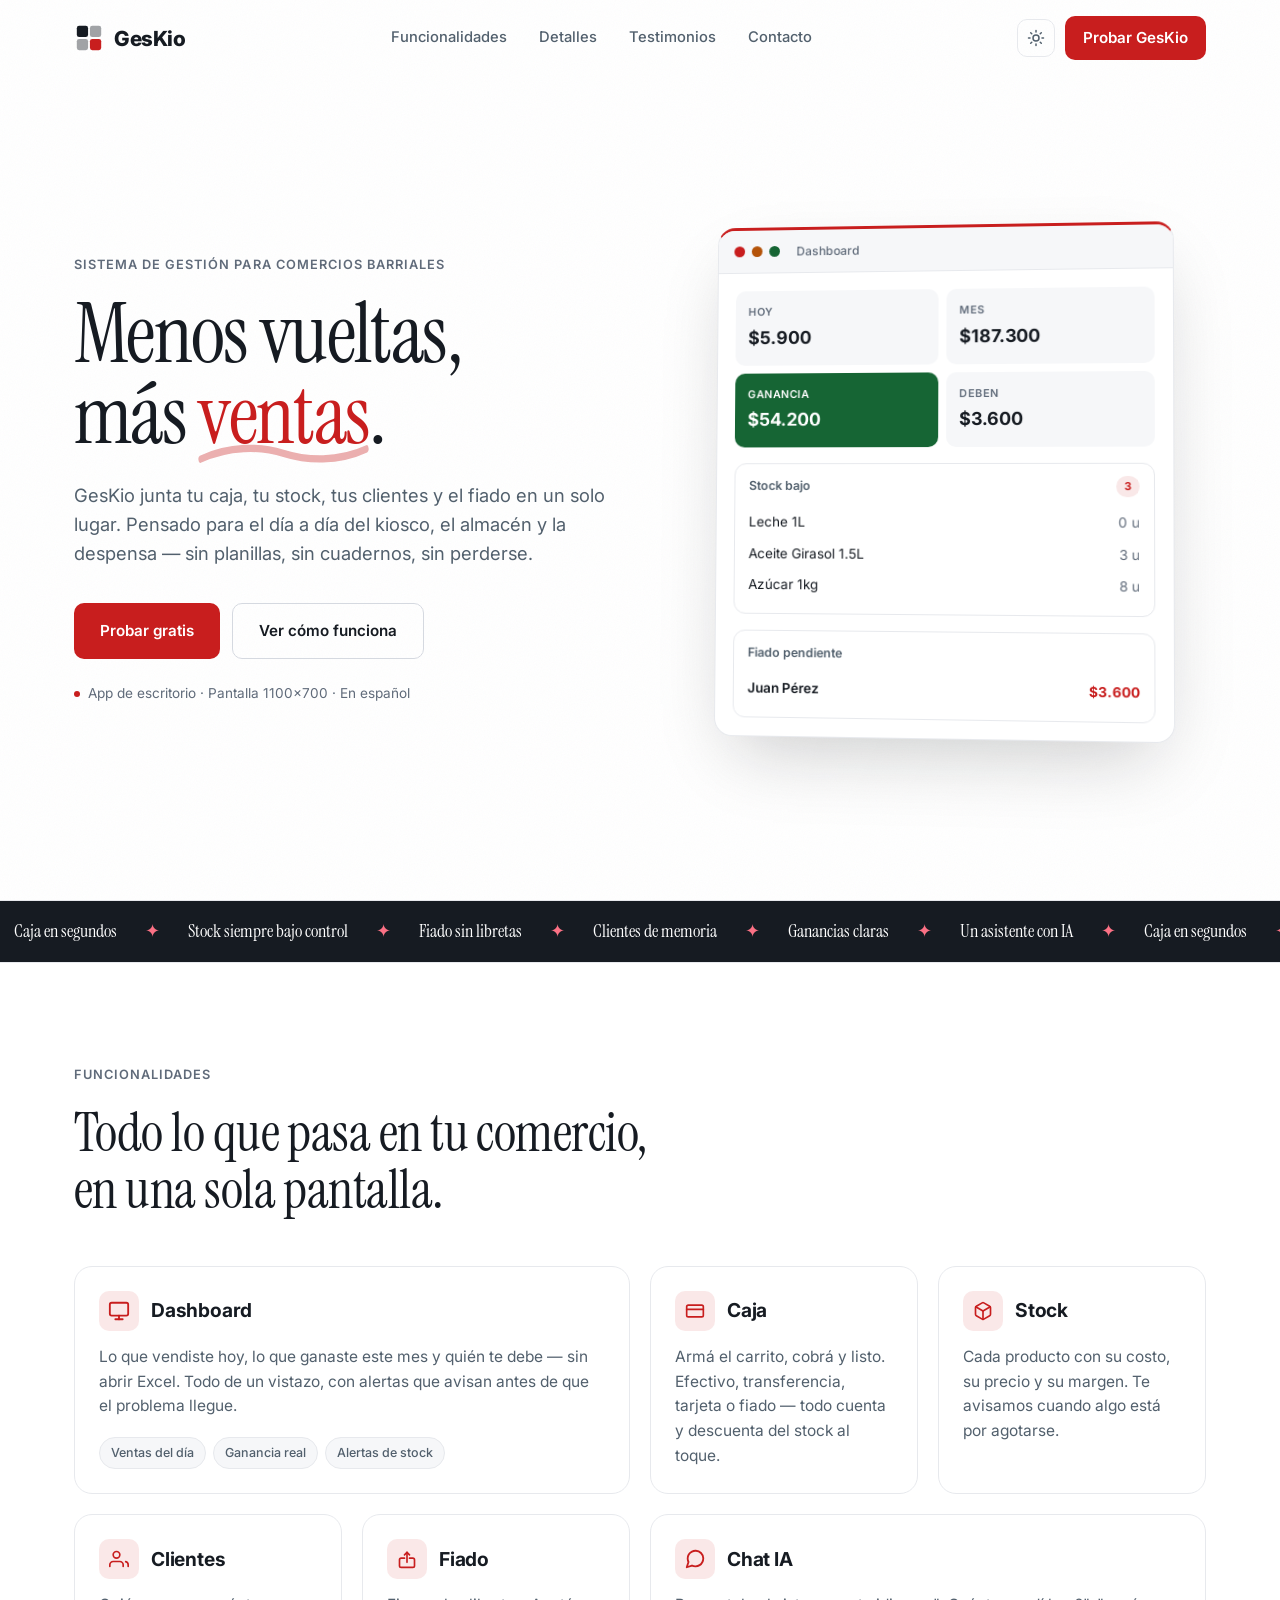
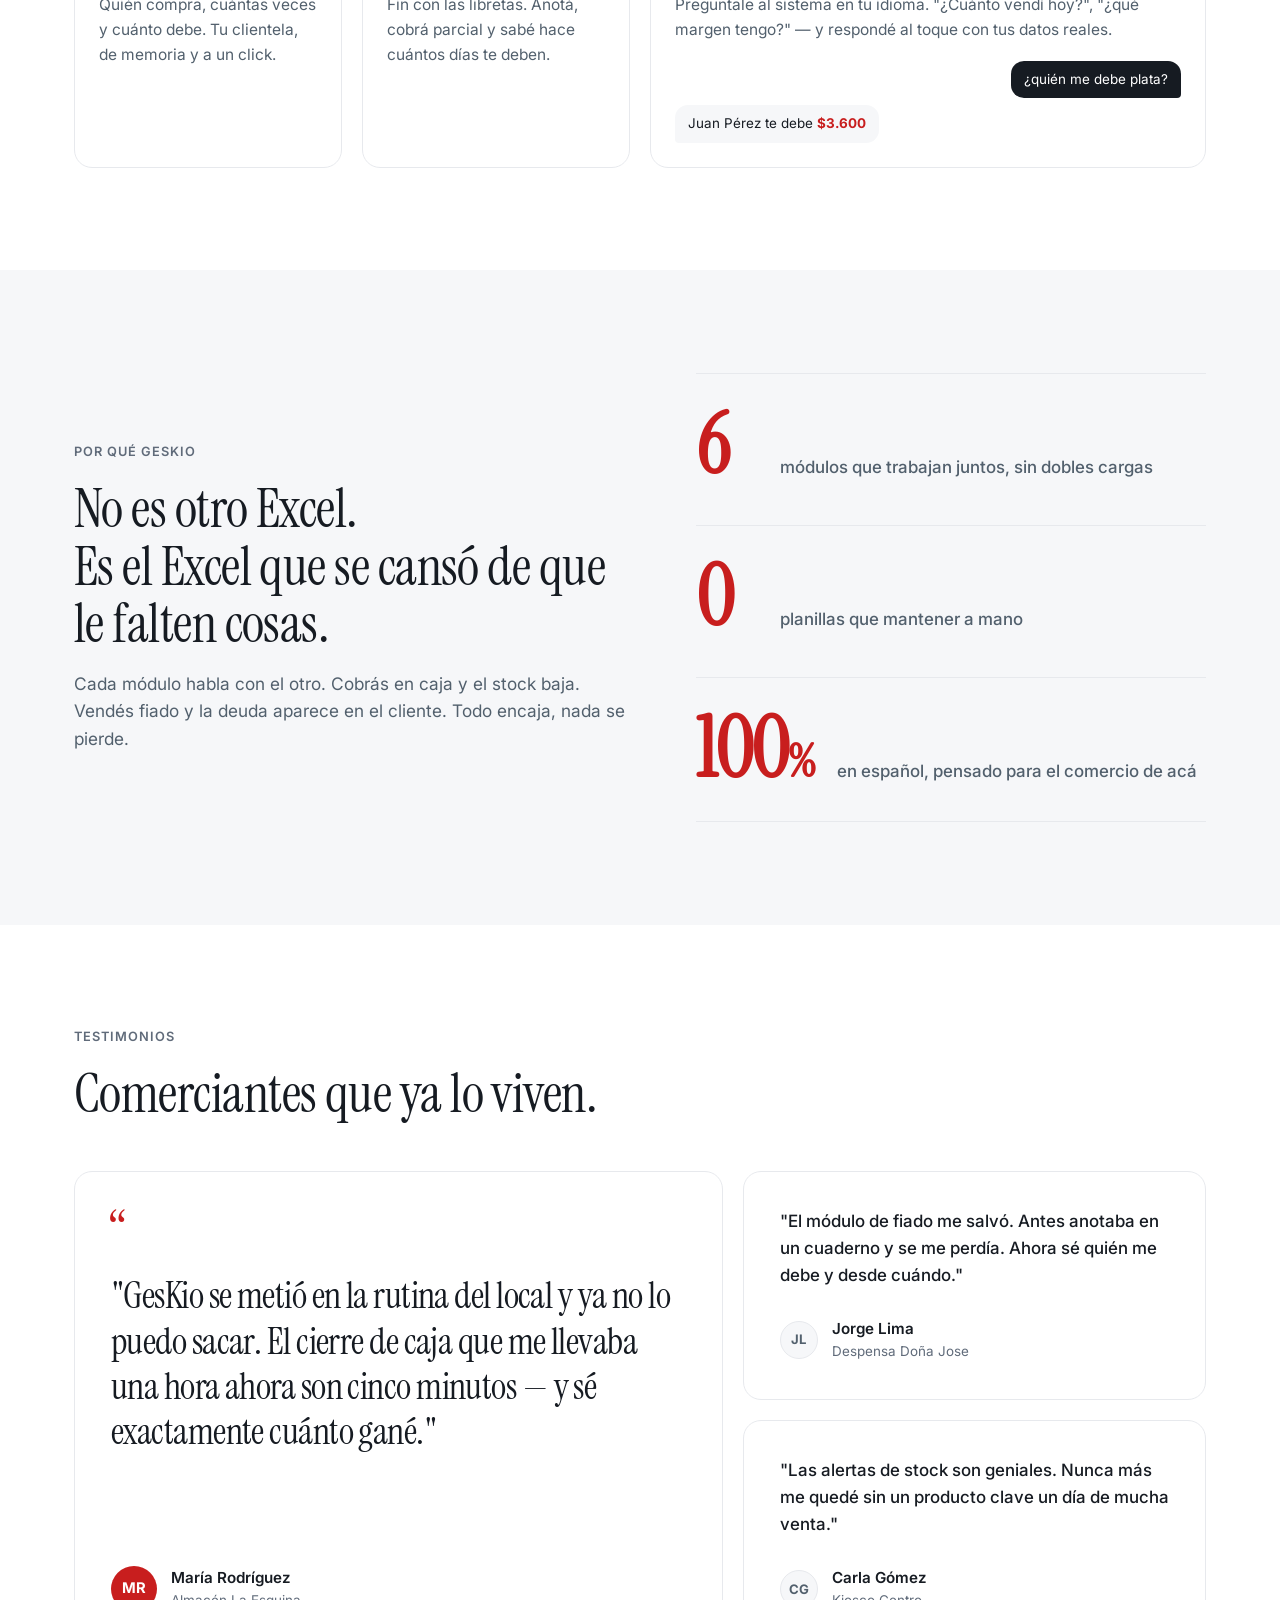
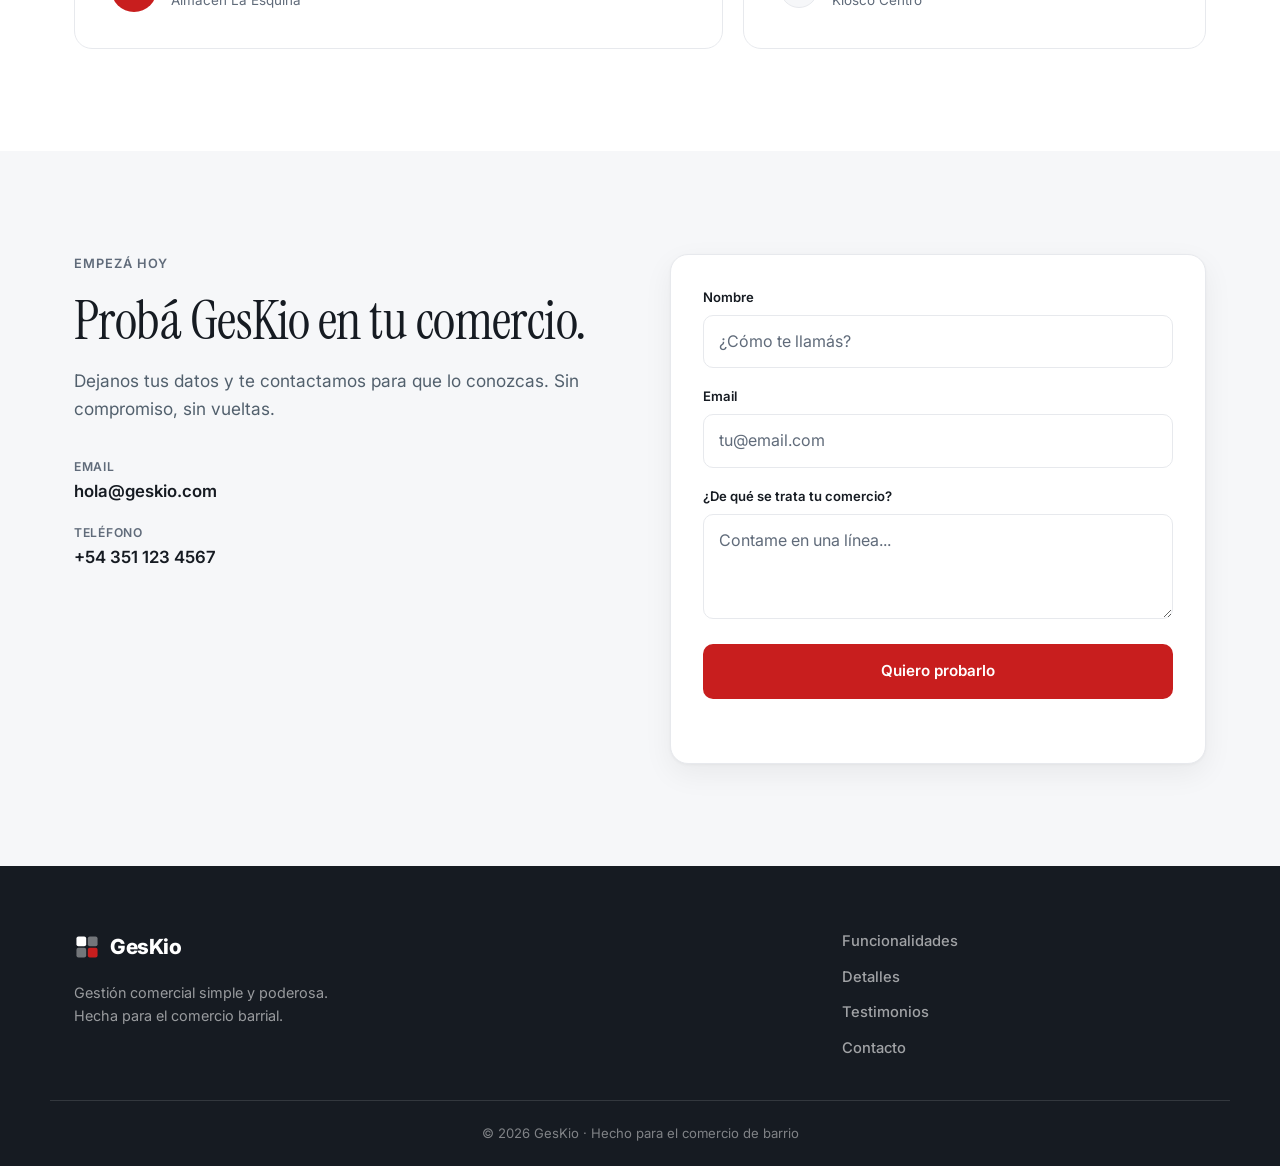
==== commit 44656f56: "feat(landing): round 2 visual con drawer accesible, copy honesto y footer con fallback H1+CTAs prime" ====
--- a/landing/index.html
+++ b/landing/index.html
@@ -36,11 +36,12 @@
                 <span class="logo-text">GesKio</span>
             </a>
 
-            <nav class="nav-links" id="navLinks">
+            <nav class="nav-links" id="navLinks" aria-label="Navegación principal">
                 <a href="#funcionalidades" class="nav-link">Funcionalidades</a>
                 <a href="#numeros" class="nav-link">Detalles</a>
                 <a href="#testimonios" class="nav-link">Testimonios</a>
                 <a href="#contacto" class="nav-link">Contacto</a>
+                <a href="#contacto" class="btn btn-primary drawer-cta">Probar GesKio</a>
             </nav>
 
             <div class="nav-actions">
@@ -49,12 +50,13 @@
                     <svg class="icon-moon" width="18" height="18" viewBox="0 0 24 24" fill="none" stroke="currentColor" stroke-width="2" stroke-linecap="round" stroke-linejoin="round"><path d="M21 12.79A9 9 0 1 1 11.21 3 7 7 0 0 0 21 12.79z"></path></svg>
                 </button>
                 <a href="#contacto" class="btn btn-primary btn-sm">Probar GesKio</a>
-                <button class="nav-toggle" id="navToggle" aria-label="Menú">
+                <button class="nav-toggle" id="navToggle" aria-label="Abrir menú" aria-expanded="false" aria-controls="navLinks">
                     <span></span><span></span><span></span>
                 </button>
             </div>
         </div>
     </header>
+    <button class="scrim" id="navScrim" aria-label="Cerrar menú" hidden></button>
 
     <!-- HERO -->
     <section class="hero" id="top">
@@ -74,7 +76,7 @@
                     <a href="#contacto" class="btn btn-primary btn-lg">Probar gratis</a>
                     <a href="#funcionalidades" class="btn btn-ghost btn-lg">Ver cómo funciona</a>
                 </div>
-                <p class="hero-foot reveal">Sin instalaciones · Funciona en el navegador · En español</p>
+                <p class="hero-foot reveal">App de escritorio · Pantalla 1100×700 · En español</p>
             </div>
 
             <!-- MOCKUP con datos reales del sistema -->
@@ -116,8 +118,9 @@
     </section>
 
     <!-- MARQUEE -->
-    <div class="marquee" aria-hidden="true">
-        <div class="marquee-track">
+    <div class="marquee-wrap">
+        <div class="marquee" id="marquee" aria-hidden="true">
+            <div class="marquee-track">
             <span>Caja en segundos</span><span class="sep">✦</span>
             <span>Stock siempre bajo control</span><span class="sep">✦</span>
             <span>Fiado sin libretas</span><span class="sep">✦</span>
@@ -131,6 +134,8 @@
             <span>Ganancias claras</span><span class="sep">✦</span>
             <span>Un asistente con IA</span><span class="sep">✦</span>
         </div>
+        </div>
+        <button class="marquee-toggle" id="marqueeToggle" type="button" aria-pressed="false" aria-label="Pausar marquesina">⏸ Pausar</button>
     </div>
 
     <!-- FUNCIONALIDADES (Bento) -->
@@ -305,11 +310,11 @@
                 <div class="contact-methods">
                     <div class="cm">
                         <span class="cm-label">Email</span>
-                        <span class="cm-value">hola@geskio.com</span>
+                        <a class="cm-value" href="mailto:hola@geskio.com">hola@geskio.com</a>
                     </div>
                     <div class="cm">
                         <span class="cm-label">Teléfono</span>
-                        <span class="cm-value">+54 351 123 4567</span>
+                        <a class="cm-value" href="tel:+543511234567">+54 351 123 4567</a>
                     </div>
                 </div>
             </div>
@@ -355,18 +360,6 @@
                 <a href="#testimonios">Testimonios</a>
                 <a href="#contacto">Contacto</a>
             </nav>
-
-            <div class="footer-social">
-                <a href="#" class="social" aria-label="Instagram">
-                    <svg width="18" height="18" viewBox="0 0 24 24" fill="none" stroke="currentColor" stroke-width="2" stroke-linecap="round" stroke-linejoin="round"><rect x="2" y="2" width="20" height="20" rx="5"/><path d="M16 11.37A4 4 0 1 1 12.63 8 4 4 0 0 1 16 11.37z"/><line x1="17.5" y1="6.5" x2="17.51" y2="6.5"/></svg>
-                </a>
-                <a href="#" class="social" aria-label="Facebook">
-                    <svg width="18" height="18" viewBox="0 0 24 24" fill="none" stroke="currentColor" stroke-width="2" stroke-linecap="round" stroke-linejoin="round"><path d="M18 2h-3a5 5 0 0 0-5 5v3H7v4h3v8h4v-8h3l1-4h-4V7a1 1 0 0 1 1-1h3z"/></svg>
-                </a>
-                <a href="#" class="social" aria-label="WhatsApp">
-                    <svg width="18" height="18" viewBox="0 0 24 24" fill="none" stroke="currentColor" stroke-width="2" stroke-linecap="round" stroke-linejoin="round"><path d="M21 11.5a8.38 8.38 0 0 1-.9 3.8 8.5 8.5 0 0 1-7.6 4.7 8.38 8.38 0 0 1-3.8-.9L3 21l1.9-5.7a8.38 8.38 0 0 1-.9-3.8 8.5 8.5 0 0 1 4.7-7.6 8.38 8.38 0 0 1 3.8-.9h.5a8.48 8.48 0 0 1 8 8v.5z"/></svg>
-                </a>
-            </div>
         </div>
         <div class="footer-bottom">
             <div class="container">
--- a/landing/styles.css
+++ b/landing/styles.css
@@ -3,19 +3,35 @@
    Paleta minimal + modo oscuro · tipografía editorial
    ============================================================ */
 
-/* ---------- Tokens ---------- */
+/* ---------- Tokens (1:1 with app/theme.py ROJO_LIGHT; surface = --bg-elevated) ---------- */
+/* Hardening slice: text-muted/accent/warning recalibrated to WCAG AA (see theme.py parity table). */
 :root {
     --bg: #ffffff;
     --bg-soft: #f6f7f9;
     --bg-elevated: #ffffff;
+    --surface: #ffffff;
     --text: #161b22;
     --text-soft: #52606d;
-    --text-muted: #8993a3;
+    --text-muted: #606b7a;
     --border: #e7e9ed;
     --border-strong: #d5d9e0;
-    --accent: #ef4444;
-    --accent-hover: #dc2626;
-    --accent-soft: rgba(239, 68, 68, 0.10);
+    --accent: #c81e1e;
+    --accent-hover: #b91c1c;
+    --accent-soft: rgba(200, 30, 30, 0.10);
+    /* theme.py accent_soft pre-blended equivalent: #fdecec */
+    --on-accent-soft: #c81e1e;
+    --on-accent: #ffffff;
+    --accent-text: #c81e1e;
+    --footer-hover: #f43f5e;
+    --success: #166534;
+    --warning: #b45309;
+    --danger: #dc2626;
+    --danger-text: #dc2626;
+    --info: #2563eb;
+    --radius-sm: 10px;
+    --radius-md: 12px;
+    --radius-lg: 18px;
+    --radius-pill: 999px;
     --shadow-sm: 0 1px 2px rgba(16, 18, 22, .05);
     --shadow: 0 1px 3px rgba(16, 18, 22, .04), 0 10px 30px rgba(16, 18, 22, .06);
     --shadow-lg: 0 30px 70px -20px rgba(16, 18, 22, .22);
@@ -24,17 +40,33 @@
 }
 
 [data-theme="dark"] {
+    /* 1:1 with app/theme.py ROJO_DARK (danger deepened for white-on-danger 4.83; danger-text for normal text) */
     --bg: #0e1014;
     --bg-soft: #15181e;
     --bg-elevated: #181c23;
+    --surface: #181c23;
     --text: #f3f5f8;
     --text-soft: #aab2bf;
-    --text-muted: #6e7783;
+    --text-muted: #7f8894;
     --border: #232831;
     --border-strong: #2f3540;
-    --accent: #f43f5e;
-    --accent-hover: #fb7185;
-    --accent-soft: rgba(244, 63, 94, 0.14);
+    --accent: #e11d48;
+    --accent-hover: #f43f5e;
+    --accent-soft: rgba(225, 29, 72, 0.14);
+    /* theme.py accent_soft pre-blended equivalent: #2c121b */
+    --on-accent-soft: #fb7185;
+    --on-accent: #ffffff;
+    --accent-text: #f43f5e;
+    --footer-hover: #f43f5e;
+    --success: #4ade80;
+    --warning: #fbbf24;
+    --danger: #dc2626;
+    --danger-text: #fb7185;
+    --info: #60a5fa;
+    --radius-sm: 10px;
+    --radius-md: 12px;
+    --radius-lg: 18px;
+    --radius-pill: 999px;
     --shadow-sm: 0 1px 2px rgba(0, 0, 0, .4);
     --shadow: 0 1px 3px rgba(0, 0, 0, .3), 0 12px 34px rgba(0, 0, 0, .35);
     --shadow-lg: 0 30px 70px -20px rgba(0, 0, 0, .6);
@@ -79,6 +111,22 @@
 .container { width: 100%; max-width: 1180px; margin: 0 auto; padding: 0 24px; }
 
 ::selection { background: var(--accent); color: #fff; }
+
+/* ---------- Focus visible (B-7: ring 3px, accent >= 3:1 vs adjacent bg) ---------- */
+:focus-visible {
+    outline: 3px solid var(--accent);
+    outline-offset: 2px;
+    border-radius: 6px;
+}
+/* Drawer, scrim y pausa del marquee usan el mismo anillo visible */
+.scrim:focus-visible,
+.drawer-cta:focus-visible,
+.marquee-toggle:focus-visible,
+.nav-links.open .nav-link:focus-visible {
+    outline: 3px solid var(--accent);
+    outline-offset: 2px;
+    border-radius: 6px;
+}
 
 /* ---------- Tipografía utilitaria ---------- */
 .eyebrow {
@@ -123,9 +171,10 @@
 .btn-lg { padding: 15px 26px; }
 .btn-block { width: 100%; padding: 15px; }
 
-.btn-primary { background: var(--text); color: var(--bg); }
-.btn-primary:hover { background: var(--accent); color: #fff; transform: translateY(-2px); }
-[data-theme="dark"] .btn-primary { background: var(--text); color: #0e1014; }
+.btn-primary { background: var(--accent); color: #fff; }
+.btn-primary:hover { background: var(--accent-hover); color: #fff; transform: translateY(-2px); box-shadow: var(--shadow); }
+[data-theme="dark"] .btn-primary { background: var(--accent); color: #fff; }
+/* Dark hover keeps resting accent: #fff on accent-hover #f43f5e is 3.67 (<4.5); lift+shadow carry the feedback. */
 [data-theme="dark"] .btn-primary:hover { background: var(--accent); color: #fff; }
 
 .btn-ghost { background: transparent; color: var(--text); border: 1.5px solid var(--border-strong); }
@@ -191,6 +240,28 @@
 .nav-toggle.active span:nth-child(2) { opacity: 0; }
 .nav-toggle.active span:nth-child(3) { transform: translateY(-7px) rotate(-45deg); }
 
+/* CTA solo dentro del drawer mobile */
+.drawer-cta { display: none; }
+
+/* Scrim del drawer: cierra al clickear, resto del comportamiento en CSS */
+.scrim {
+    position: fixed;
+    inset: 0;
+    z-index: 90;
+    width: 100%;
+    height: 100%;
+    padding: 0;
+    background: rgba(10, 12, 16, .5);
+    border: 0;
+    border-radius: 0;
+    opacity: 0;
+    pointer-events: none;
+    transition: opacity .3s ease;
+}
+.scrim[hidden] { display: none; }
+.scrim.open { opacity: 1; pointer-events: auto; }
+body.nav-open { overflow: hidden; }
+
 /* ============================================================
    HERO
    ============================================================ */
@@ -206,7 +277,7 @@
 .hero-grid {
     display: grid;
     grid-template-columns: 1.05fr 1fr;
-    gap: 56px;
+    gap: 48px;
     align-items: center;
 }
 
@@ -220,6 +291,9 @@
     color: var(--text);
 }
 .accent-word { color: var(--accent); position: relative; display: inline-block; }
+/* Dark: accent resting (#e11d48) under 4.5 on page bg — accent-text keeps words readable */
+[data-theme="dark"] .accent-word { color: var(--accent-text); }
+[data-theme="dark"] .scribble { color: var(--accent-text); }
 .scribble {
     position: absolute;
     left: 0; right: 0; bottom: -0.12em;
@@ -235,7 +309,7 @@
     margin-bottom: 34px;
 }
 
-.hero-cta { display: flex; gap: 12px; flex-wrap: wrap; margin-bottom: 22px; }
+.hero-cta { display: flex; gap: 12px; flex-wrap: wrap; margin-bottom: 24px; }
 
 .hero-foot { font-size: .85rem; color: var(--text-muted); }
 .hero-foot::before { content: ''; display: inline-block; width: 6px; height: 6px; border-radius: 50%; background: var(--accent); margin-right: 8px; vertical-align: middle; }
@@ -247,6 +321,7 @@
     max-width: 460px;
     background: var(--bg-elevated);
     border: 1px solid var(--border);
+    border-top: 3px solid var(--accent);
     border-radius: 18px;
     box-shadow: var(--shadow-lg);
     overflow: hidden;
@@ -262,7 +337,7 @@
     border-bottom: 1px solid var(--border);
 }
 .dot { width: 11px; height: 11px; border-radius: 50%; }
-.d1 { background: #ff5f57; } .d2 { background: #febc2e; } .d3 { background: #28c840; }
+.d1 { background: var(--accent); } .d2 { background: var(--warning); } .d3 { background: var(--success); }
 .device-tab { margin-left: 10px; font-size: .76rem; color: var(--text-muted); font-weight: 500; }
 
 .device-body { padding: 18px; display: flex; flex-direction: column; gap: 16px; }
@@ -274,9 +349,9 @@
     border-radius: 10px;
     display: flex; flex-direction: column; gap: 3px;
 }
-.ds-tile.hl { background: var(--text); }
-.ds-tile.hl .ds-label, .ds-tile.hl .ds-value { color: var(--bg); }
-[data-theme="dark"] .ds-tile.hl { background: var(--text); }
+.ds-tile.hl { background: var(--success); }
+.ds-tile.hl .ds-label, .ds-tile.hl .ds-value { color: #fff; }
+[data-theme="dark"] .ds-tile.hl { background: var(--success); }
 [data-theme="dark"] .ds-tile.hl .ds-label, [data-theme="dark"] .ds-tile.hl .ds-value { color: #0e1014; }
 .ds-label { font-size: .68rem; text-transform: uppercase; letter-spacing: .05em; color: var(--text-muted); font-weight: 600; }
 .ds-value { font-size: 1.12rem; font-weight: 700; color: var(--text); }
@@ -292,7 +367,7 @@
     margin-bottom: 10px;
 }
 .pill-warn {
-    background: var(--accent-soft); color: var(--accent);
+    background: var(--accent-soft); color: var(--on-accent-soft);
     font-size: .68rem; font-weight: 700;
     padding: 2px 8px; border-radius: 999px;
 }
@@ -304,7 +379,7 @@
 .device-row .muted { color: var(--text-muted); }
 .device-row.debtor { align-items: center; }
 .debtor-name { font-weight: 600; }
-.debtor-amt { color: var(--accent); font-weight: 700; }
+.debtor-amt { color: var(--accent-text); font-weight: 700; }
 
 /* ============================================================
    MARQUEE
@@ -330,8 +405,32 @@
     will-change: transform;
 }
 .marquee-track > span { margin: 0 14px; flex-shrink: 0; }
-.marquee-track .sep { color: var(--accent); }
+/* Sep en rosa claro: pasa 4.5 en ambos temas sobre la franja oscura */
+.marquee-track .sep { color: #fb7185; }
 @keyframes marquee { to { transform: translateX(-50%); } }
+
+/* Pausa visible del marquee (además de prefers-reduced-motion) */
+.marquee-wrap { position: relative; z-index: 2; }
+.marquee.paused .marquee-track { animation-play-state: paused; }
+.marquee-toggle {
+    position: absolute;
+    right: 12px;
+    top: 50%;
+    transform: translateY(-50%);
+    display: inline-flex;
+    align-items: center;
+    gap: 6px;
+    font-size: .8rem;
+    font-weight: 600;
+    padding: 8px 14px;
+    border-radius: 999px;
+    background: var(--bg);
+    color: var(--text);
+    border: 1px solid var(--border-strong);
+    box-shadow: var(--shadow-sm);
+    white-space: nowrap;
+}
+.marquee-toggle:hover { border-color: var(--text); }
 
 /* ============================================================
    SECCIONES
@@ -339,7 +438,7 @@
 .section { padding: clamp(80px, 8vw, 150px) 0; position: relative; z-index: 2; }
 .section-soft { background: var(--bg-soft); }
 
-.section-head { max-width: 680px; margin-bottom: 56px; }
+.section-head { max-width: 680px; margin-bottom: 48px; }
 .section-head:not(.center) { }
 .section-head.center { text-align: center; margin-left: auto; margin-right: auto; }
 
@@ -349,17 +448,17 @@
 .bento {
     display: grid;
     grid-template-columns: repeat(4, 1fr);
-    gap: 18px;
+    gap: 20px;
 }
 .card {
     background: var(--bg-elevated);
     border: 1px solid var(--border);
     border-radius: 18px;
-    padding: 28px;
+    padding: 24px;
     transition: border-color .3s ease, box-shadow .3s ease, transform .3s ease, background-color .4s ease;
     display: flex; flex-direction: column;
 }
-.card:hover { border-color: var(--border-strong); box-shadow: var(--shadow); transform: translateY(-3px); }
+.card:hover { border-color: var(--border-strong); box-shadow: var(--shadow-lg); transform: translateY(-4px); }
 .card-lg { grid-column: span 2; }
 
 .card-top { display: flex; align-items: center; gap: 12px; margin-bottom: 14px; }
@@ -368,7 +467,7 @@
     display: grid; place-items: center;
     border-radius: 10px;
     background: var(--accent-soft);
-    color: var(--accent);
+    color: var(--on-accent-soft);
     flex-shrink: 0;
 }
 .card-top h3 { font-size: 1.2rem; font-weight: 700; letter-spacing: -0.01em; }
@@ -396,7 +495,7 @@
 .mc-user { align-self: flex-end; background: var(--text); color: var(--bg); border-bottom-right-radius: 4px; }
 [data-theme="dark"] .mc-user { background: var(--text); color: #0e1014; }
 .mc-bot { align-self: flex-start; background: var(--bg-soft); color: var(--text); border-bottom-left-radius: 4px; }
-.mc-bot strong { color: var(--accent); }
+.mc-bot strong { color: var(--accent-text); }
 
 /* ============================================================
    NÚMEROS / DETALLES
@@ -404,26 +503,29 @@
 .numbers-grid { display: grid; grid-template-columns: 1.1fr 1fr; gap: 60px; align-items: center; }
 .numbers-list { display: flex; flex-direction: column; gap: 8px; }
 .num-item {
-    display: flex; align-items: baseline; gap: 22px;
-    padding: 26px 0;
+    display: flex; align-items: baseline; gap: 24px;
+    padding: 30px 0;
     border-top: 1px solid var(--border);
 }
 .num-item:last-child { border-bottom: 1px solid var(--border); }
 .num {
     font-family: 'Instrument Serif', serif;
-    font-size: clamp(3rem, 6vw, 4.6rem);
+    font-size: clamp(3.4rem, 7vw, 5.2rem);
     line-height: 1;
+    letter-spacing: -0.02em;
     color: var(--accent);
     min-width: 1.6ch;
-    font-weight: 400;
-}
+    font-weight: 700;
+}
+/* Dark: accent resting bajo 4.5 sobre section-soft — accent-text lo sostiene */
+[data-theme="dark"] .num { color: var(--accent-text); }
 .num-suffix { font-size: .55em; }
-.num-label { color: var(--text-soft); font-size: 1rem; }
+.num-label { color: var(--text-soft); font-size: 1.06rem; font-weight: 500; line-height: 1.5; }
 
 /* ============================================================
    TESTIMONIOS
    ============================================================ */
-.testimonios { display: grid; grid-template-columns: 1.4fr 1fr; gap: 18px; }
+.testimonios { display: grid; grid-template-columns: 1.4fr 1fr; gap: 20px; }
 .testimonial-big, .testimonial-sm {
     background: var(--bg-elevated);
     border: 1px solid var(--border);
@@ -437,13 +539,21 @@
 
 .testimonial-big blockquote {
     font-family: 'Instrument Serif', serif;
-    font-size: clamp(1.5rem, 2.6vw, 2.1rem);
-    line-height: 1.25;
+    font-size: clamp(1.65rem, 2.9vw, 2.35rem);
+    line-height: 1.22;
     color: var(--text);
-    letter-spacing: -0.01em;
+    letter-spacing: -0.015em;
     quotes: none;
 }
-.testimonial-sm blockquote { font-size: 1rem; color: var(--text-soft); line-height: 1.6; margin-bottom: 18px; }
+.testimonial-big blockquote::before {
+    content: '\201C';
+    display: block;
+    font-size: 1.5em;
+    line-height: 1;
+    color: var(--accent-text);
+    margin-bottom: 10px;
+}
+.testimonial-sm blockquote { font-size: 1.06rem; font-weight: 500; color: var(--text); line-height: 1.6; margin-bottom: 18px; }
 
 .testimonial-big figcaption, .testimonial-sm figcaption { display: flex; align-items: center; gap: 14px; margin-top: 28px; }
 
@@ -455,6 +565,7 @@
     flex-shrink: 0;
 }
 .avatar.sm { width: 38px; height: 38px; font-size: .82rem; }
+.testimonial-sm .avatar { background: var(--bg-soft); color: var(--text-soft); border: 1px solid var(--border); }
 .author-name { font-weight: 600; font-size: .95rem; }
 .author-role { font-size: .84rem; color: var(--text-muted); }
 
@@ -468,6 +579,7 @@
 .cm { display: flex; flex-direction: column; gap: 2px; }
 .cm-label { font-size: .76rem; text-transform: uppercase; letter-spacing: .06em; color: var(--text-muted); font-weight: 600; }
 .cm-value { font-weight: 600; font-size: 1.05rem; color: var(--text); }
+a.cm-value:hover { color: var(--accent-text); text-decoration: underline; text-underline-offset: 3px; }
 
 .cta-form {
     background: var(--bg-elevated);
@@ -492,43 +604,42 @@
 .field input::placeholder, .field textarea::placeholder { color: var(--text-muted); }
 .field input:focus, .field textarea:focus {
     outline: none;
-    border-color: var(--text);
-    box-shadow: 0 0 0 4px var(--accent-soft);
-}
-.form-note { margin-top: 14px; font-size: .9rem; font-weight: 500; text-align: center; min-height: 18px; color: var(--accent); }
+    border-color: var(--accent);
+    box-shadow: 0 0 0 3px var(--accent);
+}
+.form-note { margin-top: 14px; font-size: .9rem; font-weight: 500; text-align: center; min-height: 18px; color: var(--accent-text); }
 
 /* ============================================================
    FOOTER
    ============================================================ */
-.footer { background: var(--text); color: color-mix(in srgb, var(--bg) 70%, transparent); padding-top: 64px; position: relative; z-index: 2; }
+/* Fallback directo (sin color-mix); el bloque @supports restaura el moderno */
+.footer { background: var(--text); color: #c9ced6; padding-top: 64px; position: relative; z-index: 2; }
 [data-theme="dark"] .footer { background: #08090c; color: var(--text-muted); }
 .footer-inner {
     display: grid;
-    grid-template-columns: 2fr 1fr 1fr;
+    grid-template-columns: 2fr 1fr;
     gap: 40px;
     padding-bottom: 40px;
-    border-bottom: 1px solid color-mix(in srgb, currentColor 18%, transparent);
+    border-bottom: 1px solid #2e3440;
 }
 .footer-brand .logo { color: var(--bg); }
 [data-theme="dark"] .footer-brand .logo { color: var(--text); }
 .footer-brand .logo-mark { color: var(--bg); }
 [data-theme="dark"] .footer-brand .logo-mark { color: var(--text); }
-.footer-tag { margin-top: 14px; font-size: .9rem; line-height: 1.6; color: color-mix(in srgb, currentColor 80%, transparent); }
+.footer-tag { margin-top: 14px; font-size: .9rem; line-height: 1.6; color: #aab2bf; }
 .footer-links { display: flex; flex-direction: column; gap: 12px; }
-.footer-links a { font-size: .92rem; color: color-mix(in srgb, currentColor 85%, transparent); transition: color .2s ease; }
-.footer-links a:hover { color: var(--accent); }
-.footer-social { display: flex; gap: 10px; align-content: flex-start; }
-.social {
-    width: 40px; height: 40px;
-    display: grid; place-items: center;
-    border-radius: 10px;
-    color: color-mix(in srgb, currentColor 85%, transparent);
-    border: 1px solid color-mix(in srgb, currentColor 22%, transparent);
-    transition: all .25s ease;
-}
-.social:hover { color: #fff; background: var(--accent); border-color: var(--accent); }
+.footer-links a { font-size: .92rem; font-weight: 500; color: #d4d9e0; transition: color .2s ease; }
+.footer-links a:hover { color: var(--footer-hover); }
 .footer-bottom { padding: 22px 0; }
-.footer-bottom p { font-size: .82rem; text-align: center; color: color-mix(in srgb, currentColor 65%, transparent); }
+.footer-bottom p { font-size: .82rem; text-align: center; color: #9aa3b2; }
+
+@supports (color: color-mix(in srgb, red 50%, blue)) {
+    .footer { color: color-mix(in srgb, var(--bg) 70%, transparent); }
+    .footer-inner { border-bottom-color: color-mix(in srgb, currentColor 18%, transparent); }
+    .footer-tag { color: color-mix(in srgb, currentColor 80%, transparent); }
+    .footer-links a { color: color-mix(in srgb, currentColor 85%, transparent); }
+    .footer-bottom p { color: color-mix(in srgb, currentColor 65%, transparent); }
+}
 
 /* ============================================================
    SCROLL REVEAL (sutil)
@@ -549,12 +660,12 @@
    ============================================================ */
 @media (max-width: 980px) {
     .hero-grid { grid-template-columns: 1fr; gap: 50px; }
-    .hero-visual { order: -1; }
+    /* El copy (H1 + CTAs) va primero en mobile; el mockup queda debajo */
+    .hero-visual { order: 2; }
     .device { max-width: 100%; transform: none; }
     .numbers-grid { grid-template-columns: 1fr; gap: 40px; }
     .cta-grid { grid-template-columns: 1fr; gap: 40px; }
     .footer-inner { grid-template-columns: 1fr; gap: 32px; }
-    .footer-social { justify-self: start; }
 }
 
 @media (max-width: 760px) {
@@ -576,6 +687,8 @@
     .nav-link { padding: 14px 16px; font-size: 1rem; }
     .nav-toggle { display: flex; }
     .nav-actions .btn-primary { display: none; }
+    /* CTA visible dentro del drawer */
+    .drawer-cta { display: inline-flex; margin-top: 12px; }
 
     .bento { grid-template-columns: 1fr; }
     .card-lg { grid-column: span 1; }
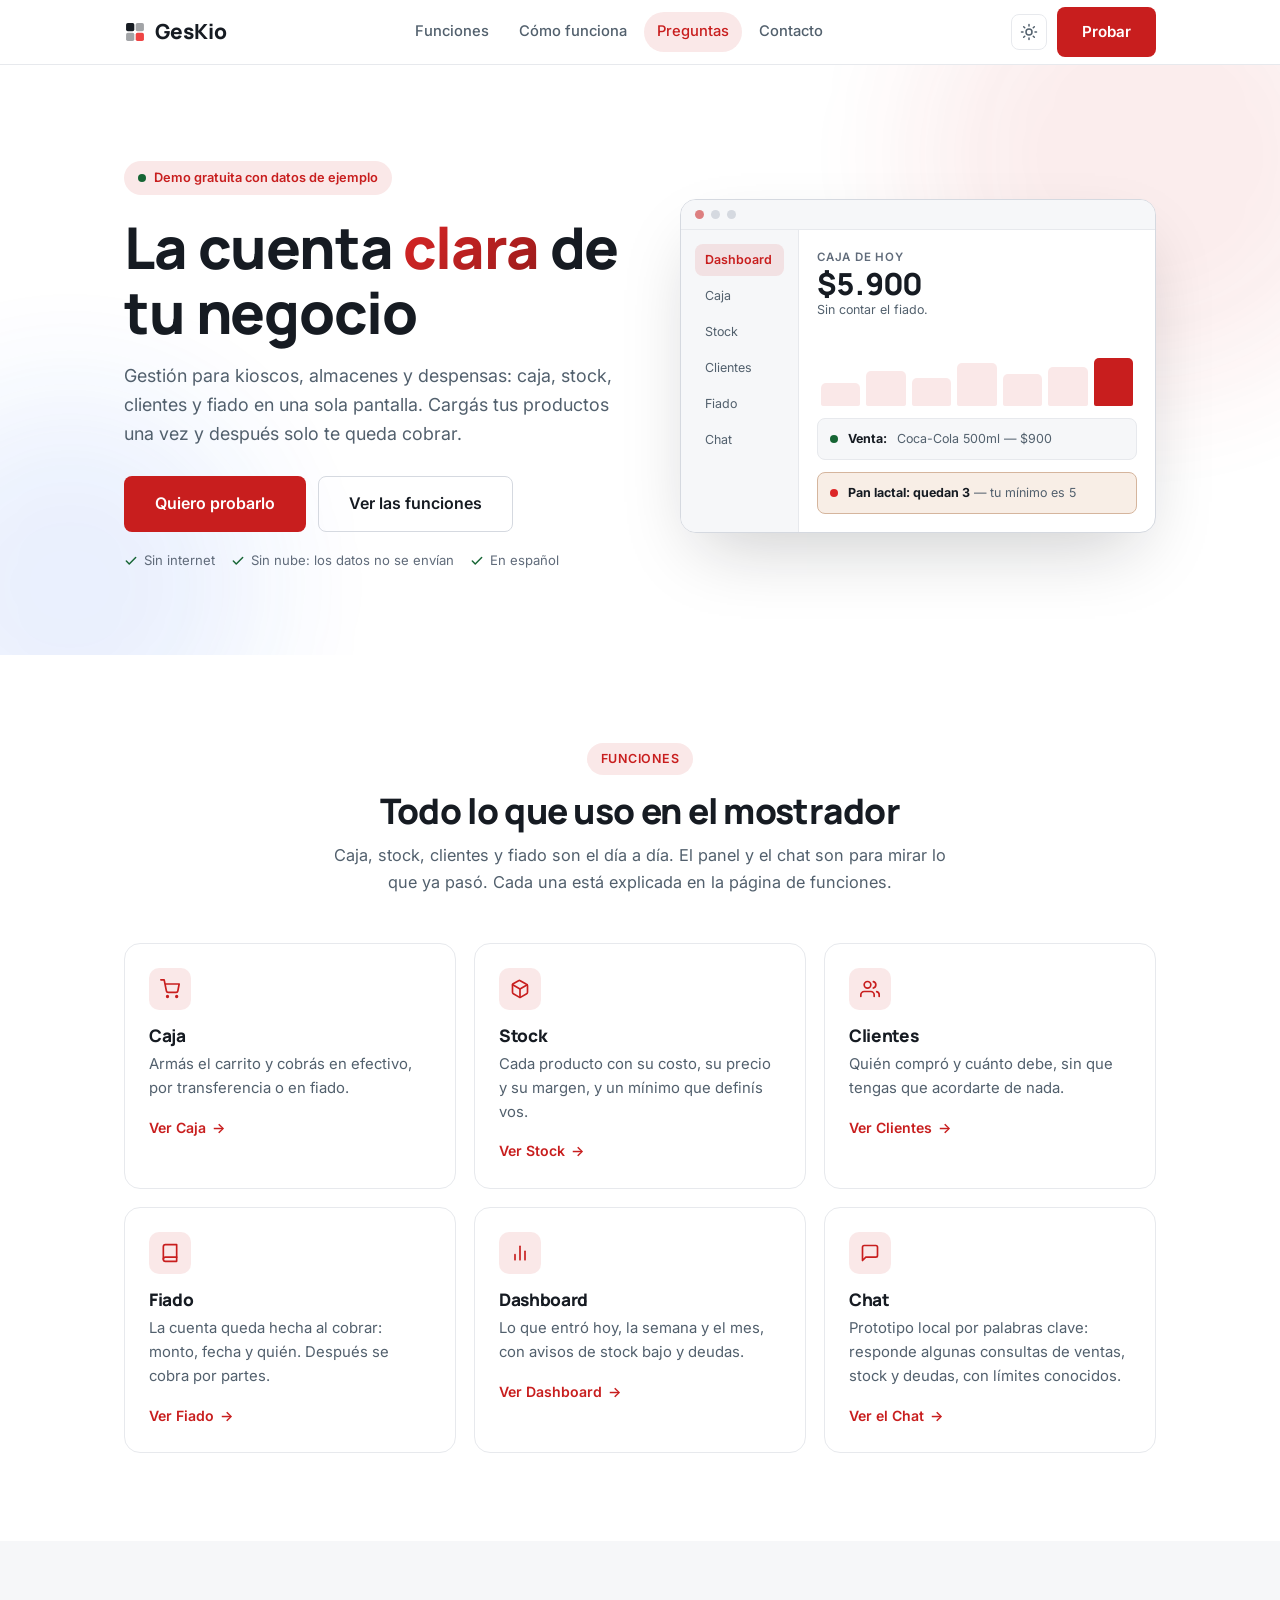
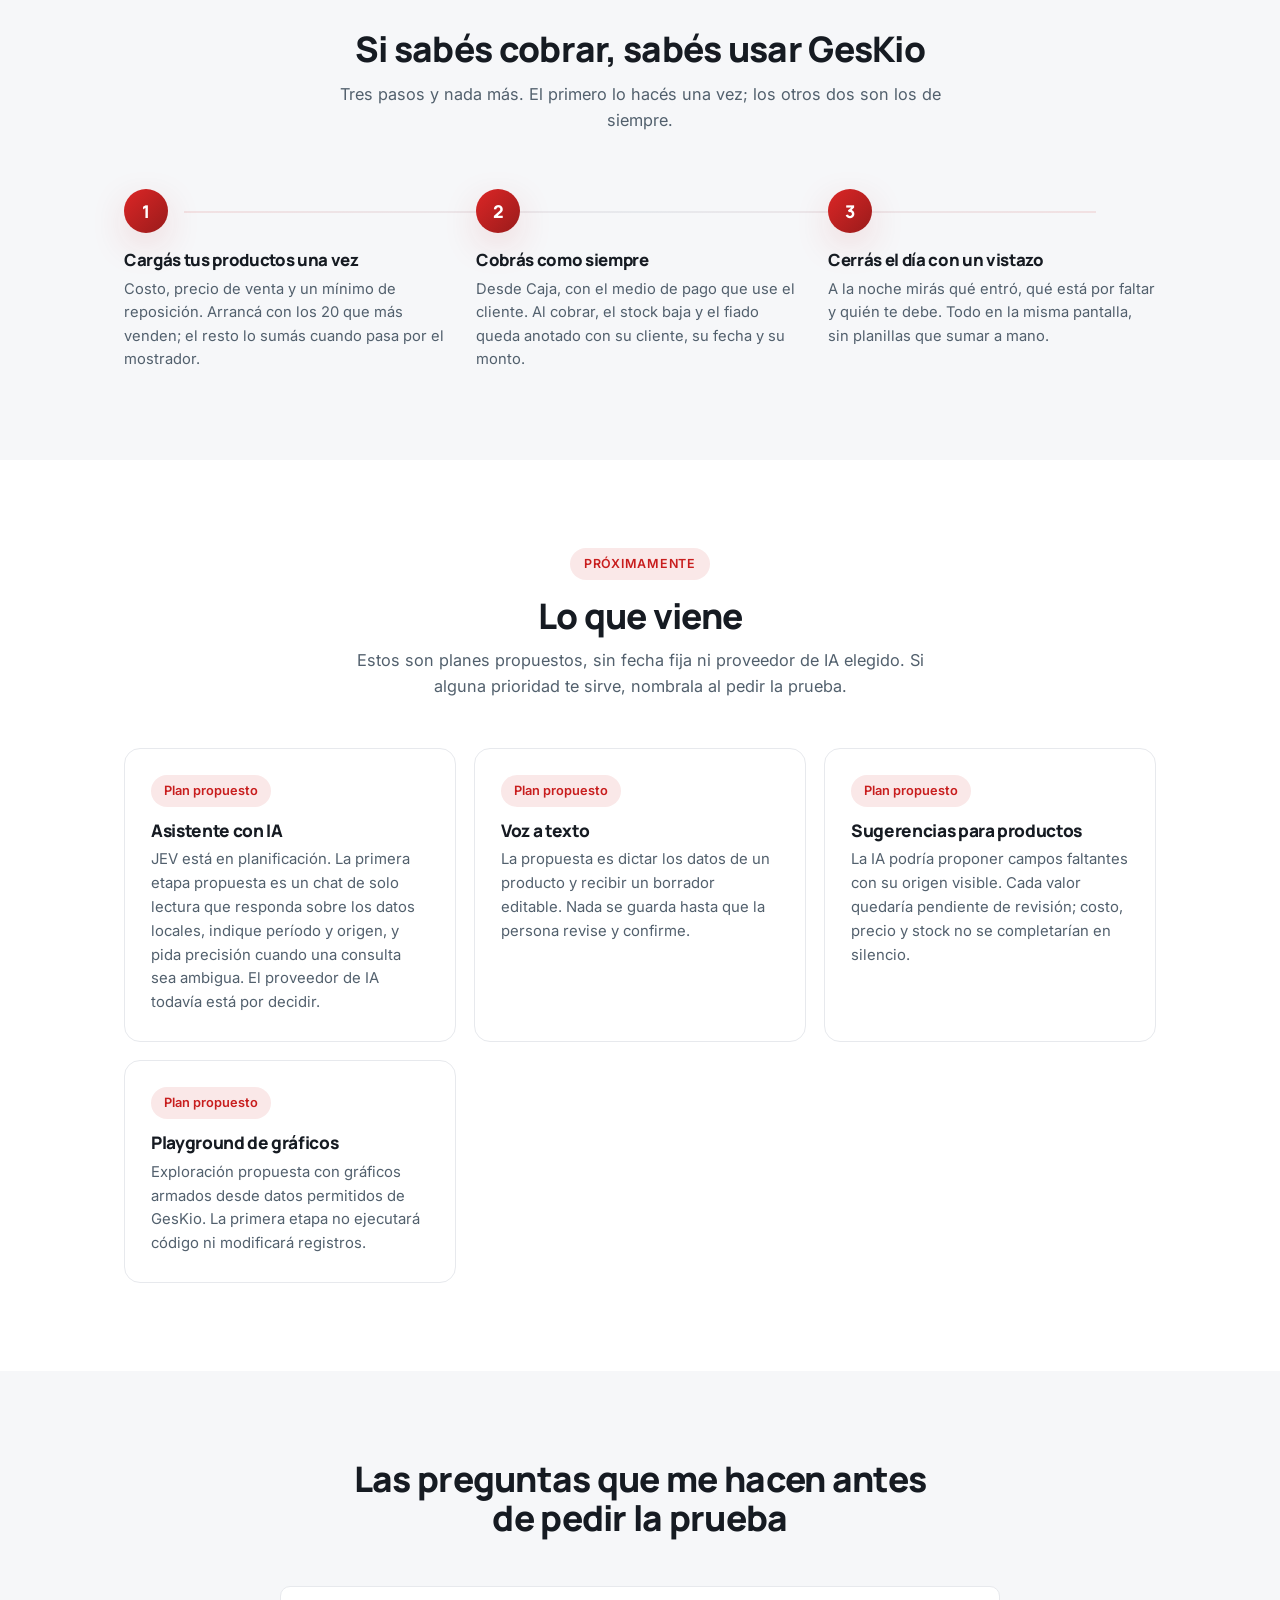
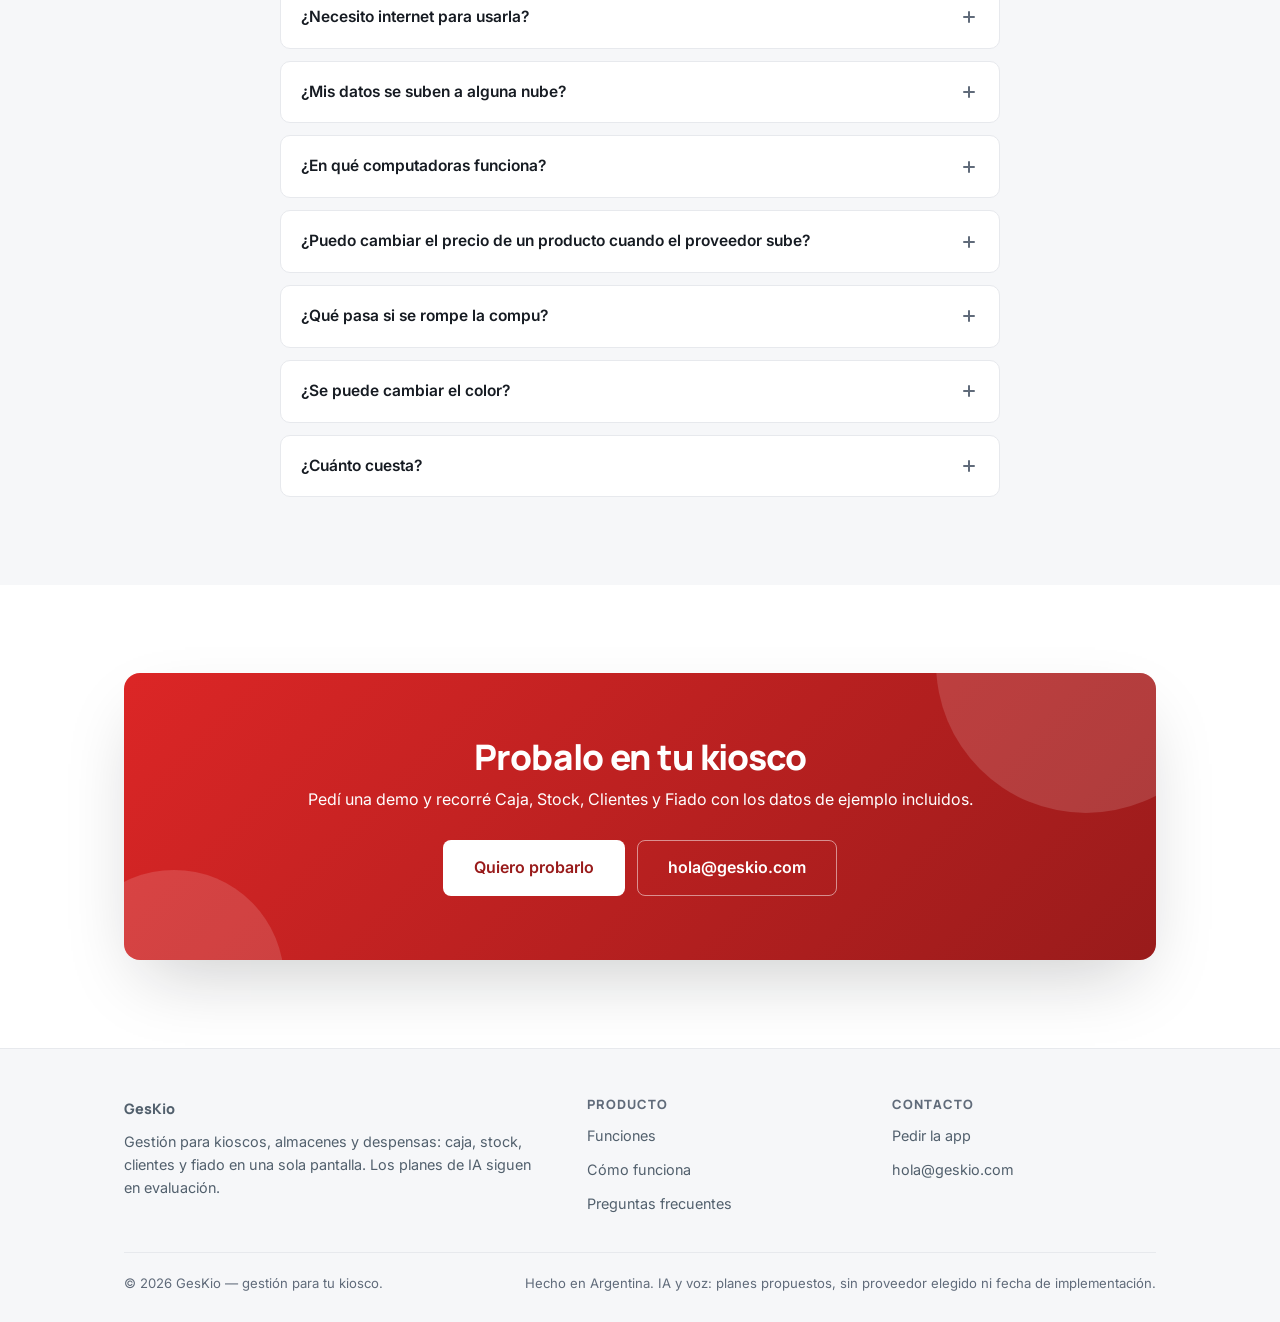
==== commit 31775ee5: "feat(ui): polish app screens and rebuild product landing Refine the main shell, dashboard, stock, sa" ====
--- a/landing/index.html
+++ b/landing/index.html
@@ -1,373 +1,314 @@
 <!DOCTYPE html>
 <html lang="es" data-theme="light">
 <head>
-    <meta charset="UTF-8">
-    <meta name="viewport" content="width=device-width, initial-scale=1.0">
-    <title>GesKio — El sistema que tu kiosco estaba pidiendo</title>
-    <meta name="description" content="GesKio junta tu caja, tu stock, tus clientes y el fiado en un solo lugar. Pensado para el día a día del kiosco, el almacén y la despensa.">
-    <link rel="preconnect" href="https://fonts.googleapis.com">
-    <link rel="preconnect" href="https://fonts.gstatic.com" crossorigin>
-    <link href="https://fonts.googleapis.com/css2?family=Inter:wght@400;500;600;700;800;900&family=Instrument+Serif:ital@0;1&display=swap" rel="stylesheet">
-    <link rel="icon" href="data:image/svg+xml,<svg xmlns='http://www.w3.org/2000/svg' viewBox='0 0 32 32'><rect x='3' y='3' width='12' height='12' rx='2.5' fill='%23161b22'/><rect x='17' y='3' width='12' height='12' rx='2.5' fill='%23161b22' opacity='.4'/><rect x='3' y='17' width='12' height='12' rx='2.5' fill='%23161b22' opacity='.4'/><rect x='17' y='17' width='12' height='12' rx='2.5' fill='%23ef4444'/></svg>">
-    <link rel="stylesheet" href="styles.css">
-    <script>
-      (function () {
-        document.documentElement.classList.add('js');
-        var saved = localStorage.getItem('geskio-theme');
-        var prefersDark = window.matchMedia('(prefers-color-scheme: dark)').matches;
-        if (saved === 'dark' || (!saved && prefersDark)) {
-          document.documentElement.setAttribute('data-theme', 'dark');
-        }
-      })();
-    </script>
+  <meta charset="UTF-8">
+  <meta name="viewport" content="width=device-width, initial-scale=1.0">
+  <title>GesKio — La cuenta clara de tu negocio</title>
+  <meta name="description" content="GesKio reúne caja, stock, clientes y fiado en una demo de escritorio para comercios de barrio.">
+  <meta name="theme-color" content="#ffffff" media="(prefers-color-scheme: light)">
+  <meta name="theme-color" content="#0e1014" media="(prefers-color-scheme: dark)">
+  <meta property="og:title" content="GesKio — La cuenta clara de tu negocio">
+  <meta property="og:description" content="Caja, stock, clientes y fiado en una demo de escritorio para comercios de barrio.">
+  <meta property="og:type" content="website">
+  <link rel="preconnect" href="https://fonts.googleapis.com">
+  <link rel="preconnect" href="https://fonts.gstatic.com" crossorigin>
+  <link href="https://fonts.googleapis.com/css2?family=Inter:wght@400;500;600;700&family=Manrope:wght@700;800&display=swap" rel="stylesheet">
+  <link rel="icon" href="assets/img/favicon.svg" type="image/svg+xml">
+  <link rel="stylesheet" href="assets/css/tokens.css">
+  <link rel="stylesheet" href="assets/css/base.css">
+  <link rel="stylesheet" href="assets/css/layout.css">
+  <link rel="stylesheet" href="assets/css/components.css">
+  <link rel="stylesheet" href="assets/css/animations.css">
+  <link rel="stylesheet" href="assets/css/pages/home.css">
+  <script>document.documentElement.classList.add('js');</script>
+  <script>
+    // leo el tema guardado o el del sistema, antes de pintar
+    (function () {
+      var saved = null;
+      try { saved = localStorage.getItem('geskio-theme'); } catch (e) {}
+      var prefersDark = window.matchMedia('(prefers-color-scheme: dark)').matches;
+      if (saved === 'dark' || (!saved && prefersDark)) {
+        document.documentElement.setAttribute('data-theme', 'dark');
+      }
+    })();
+  </script>
 </head>
 <body>
-
-    <!-- NAVBAR -->
-    <header class="nav" id="nav">
-        <div class="container nav-inner">
-            <a href="#top" class="logo">
-                <svg class="logo-mark" width="30" height="30" viewBox="0 0 32 32" aria-hidden="true">
-                    <rect x="3" y="3" width="12" height="12" rx="2.5" fill="currentColor"/>
-                    <rect x="17" y="3" width="12" height="12" rx="2.5" fill="currentColor" opacity="0.4"/>
-                    <rect x="3" y="17" width="12" height="12" rx="2.5" fill="currentColor" opacity="0.4"/>
-                    <rect x="17" y="17" width="12" height="12" rx="2.5" class="logo-mark-accent"/>
-                </svg>
-                <span class="logo-text">GesKio</span>
-            </a>
-
-            <nav class="nav-links" id="navLinks" aria-label="Navegación principal">
-                <a href="#funcionalidades" class="nav-link">Funcionalidades</a>
-                <a href="#numeros" class="nav-link">Detalles</a>
-                <a href="#testimonios" class="nav-link">Testimonios</a>
-                <a href="#contacto" class="nav-link">Contacto</a>
-                <a href="#contacto" class="btn btn-primary drawer-cta">Probar GesKio</a>
-            </nav>
-
-            <div class="nav-actions">
-                <button class="theme-toggle" id="themeToggle" aria-label="Cambiar tema">
-                    <svg class="icon-sun" width="18" height="18" viewBox="0 0 24 24" fill="none" stroke="currentColor" stroke-width="2" stroke-linecap="round" stroke-linejoin="round"><circle cx="12" cy="12" r="4"></circle><path d="M12 2v2M12 20v2M4.93 4.93l1.41 1.41M17.66 17.66l1.41 1.41M2 12h2M20 12h2M6.34 17.66l-1.41 1.41M19.07 4.93l-1.41 1.41"></path></svg>
-                    <svg class="icon-moon" width="18" height="18" viewBox="0 0 24 24" fill="none" stroke="currentColor" stroke-width="2" stroke-linecap="round" stroke-linejoin="round"><path d="M21 12.79A9 9 0 1 1 11.21 3 7 7 0 0 0 21 12.79z"></path></svg>
-                </button>
-                <a href="#contacto" class="btn btn-primary btn-sm">Probar GesKio</a>
-                <button class="nav-toggle" id="navToggle" aria-label="Abrir menú" aria-expanded="false" aria-controls="navLinks">
-                    <span></span><span></span><span></span>
-                </button>
+  <a href="#contenido" class="salto">Saltar al contenido</a>
+
+  <header class="nav">
+    <div class="wrap nav-fila">
+      <a href="index.html" class="logo">
+        <svg class="logo-ico" viewBox="0 0 32 32" aria-hidden="true"><rect x="3" y="3" width="12" height="12" rx="2.5" fill="currentColor"/><rect x="17" y="3" width="12" height="12" rx="2.5" fill="currentColor" opacity=".4"/><rect x="3" y="17" width="12" height="12" rx="2.5" fill="currentColor" opacity=".4"/><rect x="17" y="17" width="12" height="12" rx="2.5" fill="#ef4444"/></svg>
+        GesKio
+      </a>
+      <nav class="links" id="links" aria-label="Navegación principal">
+        <a href="pages/funciones.html">Funciones</a>
+        <a href="#como-funciona">Cómo funciona</a>
+        <a href="#faq">Preguntas</a>
+        <a href="pages/contacto.html">Contacto</a>
+      </nav>
+      <div class="nav-lado">
+        <button class="tema" id="temaBtn" aria-label="Cambiar entre modo claro y oscuro">
+          <svg class="sol" width="18" height="18" viewBox="0 0 24 24" fill="none" stroke="currentColor" stroke-width="2" stroke-linecap="round"><circle cx="12" cy="12" r="4"/><path d="M12 2v2M12 20v2M2 12h2M20 12h2M4.9 4.9l1.4 1.4M17.7 17.7l1.4 1.4M4.9 19.1l1.4-1.4M17.7 6.3l1.4-1.4"/></svg>
+          <svg class="luna" width="18" height="18" viewBox="0 0 24 24" fill="none" stroke="currentColor" stroke-width="2" stroke-linecap="round" stroke-linejoin="round"><path d="M21 12.79A9 9 0 1 1 11.21 3 7 7 0 0 0 21 12.79z"/></svg>
+        </button>
+        <a href="pages/contacto.html" class="btn">Probar</a>
+        <button class="menu" id="menuBtn" aria-label="Abrir menú" aria-expanded="false" aria-controls="links">Menú</button>
+      </div>
+    </div>
+  </header>
+
+  <main id="contenido">
+    <!-- ============ HERO ============ -->
+    <section class="hero">
+      <div class="hero-nube hero-nube-a"></div>
+      <div class="hero-nube hero-nube-b"></div>
+      <div class="wrap hero-grilla">
+        <div>
+          <span class="hero-tag reveal"><span class="punto-estado" aria-hidden="true"></span> Demo gratuita con datos de ejemplo</span>
+          <h1 class="reveal" style="--d:.05s">La cuenta <span class="marca">clara</span> de tu negocio</h1>
+          <p class="bajada reveal" style="--d:.1s">Gestión para kioscos, almacenes y despensas: caja, stock, clientes y fiado en una sola pantalla. Cargás tus productos una vez y después solo te queda cobrar.</p>
+          <div class="hero-btns reveal" style="--d:.15s">
+            <a href="pages/contacto.html" class="btn btn-lg">Quiero probarlo</a>
+            <a href="#funciones" class="btn btn-linea btn-lg">Ver las funciones</a>
+          </div>
+          <p class="hero-chico reveal" style="--d:.2s">
+            <span><svg width="14" height="14" viewBox="0 0 24 24" fill="none" stroke="currentColor" stroke-width="2.5" stroke-linecap="round" stroke-linejoin="round"><polyline points="20 6 9 17 4 12"/></svg> Sin internet</span>
+          <span><svg width="14" height="14" viewBox="0 0 24 24" fill="none" stroke="currentColor" stroke-width="2.5" stroke-linecap="round" stroke-linejoin="round"><polyline points="20 6 9 17 4 12"/></svg> Sin nube: los datos no se envían</span>
+            <span><svg width="14" height="14" viewBox="0 0 24 24" fill="none" stroke="currentColor" stroke-width="2.5" stroke-linecap="round" stroke-linejoin="round"><polyline points="20 6 9 17 4 12"/></svg> En español</span>
+          </p>
+        </div>
+
+        <div class="hero-mock reveal" style="--d:.25s" role="img" aria-label="Vista de la app GesKio: panel del día con la caja, un gráfico de la semana y avisos de stock bajo">
+          <div class="mock">
+            <div class="mock-bar" aria-hidden="true"><span class="mock-dot"></span><span class="mock-dot"></span><span class="mock-dot"></span></div>
+            <div class="mock-cuerpo">
+              <div class="mock-lado" aria-hidden="true">
+                <span class="activa">Dashboard</span><span>Caja</span><span>Stock</span><span>Clientes</span><span>Fiado</span><span>Chat</span>
+              </div>
+              <div class="mock-panel">
+                <div>
+                  <p class="mock-tit">Caja de hoy</p>
+                  <p class="mock-num" id="mockNum">$5.900</p>
+                  <p class="mock-sub">Sin contar el fiado.</p>
+                </div>
+                <div class="mock-chart" id="mockChart" aria-hidden="true">
+                  <i style="height:34%"></i><i style="height:52%"></i><i style="height:41%"></i><i style="height:63%"></i><i style="height:47%"></i><i style="height:58%"></i><i class="alta" data-h="70" style="height:70%"></i>
+                </div>
+                <div class="mock-toast" id="mockToast">
+                  <span class="punto-estado" aria-hidden="true"></span>
+                  <strong>Venta:</strong> <span id="mockToastTexto">Coca-Cola 500ml — $900</span>
+                </div>
+                <div class="mock-alerta" aria-hidden="true">
+                  <span class="punto-estado critico"></span>
+                  <span><strong>Pan lactal: quedan 3</strong> — tu mínimo es 5</span>
+                </div>
+              </div>
             </div>
-        </div>
-    </header>
-    <button class="scrim" id="navScrim" aria-label="Cerrar menú" hidden></button>
-
-    <!-- HERO -->
-    <section class="hero" id="top">
-        <div class="container hero-grid">
-            <div class="hero-copy">
-                <p class="eyebrow reveal">Sistema de gestión para comercios barriales</p>
-                <h1 class="hero-title reveal">
-                    Menos vueltas,<br>
-                    más <span class="accent-word">ventas<svg class="scribble" viewBox="0 0 220 18" preserveAspectRatio="none" aria-hidden="true"><path d="M3 13 C 40 4, 80 4, 110 9 S 180 15, 217 6" fill="none" stroke="currentColor" stroke-width="5" stroke-linecap="round"/></svg></span>.
-                </h1>
-                <p class="hero-lead reveal">
-                    GesKio junta tu caja, tu stock, tus clientes y el fiado en un solo lugar.
-                    Pensado para el día a día del kiosco, el almacén y la despensa —
-                    sin planillas, sin cuadernos, sin perderse.
-                </p>
-                <div class="hero-cta reveal">
-                    <a href="#contacto" class="btn btn-primary btn-lg">Probar gratis</a>
-                    <a href="#funcionalidades" class="btn btn-ghost btn-lg">Ver cómo funciona</a>
-                </div>
-                <p class="hero-foot reveal">App de escritorio · Pantalla 1100×700 · En español</p>
-            </div>
-
-            <!-- MOCKUP con datos reales del sistema -->
-            <div class="hero-visual reveal">
-                <div class="device">
-                    <div class="device-bar">
-                        <span class="dot d1"></span><span class="dot d2"></span><span class="dot d3"></span>
-                        <span class="device-tab">Dashboard</span>
-                    </div>
-                    <div class="device-body">
-                        <div class="device-stats">
-                            <div class="ds-tile"><span class="ds-label">Hoy</span><span class="ds-value">$5.900</span></div>
-                            <div class="ds-tile"><span class="ds-label">Mes</span><span class="ds-value">$187.300</span></div>
-                            <div class="ds-tile hl"><span class="ds-label">Ganancia</span><span class="ds-value">$54.200</span></div>
-                            <div class="ds-tile"><span class="ds-label">Deben</span><span class="ds-value">$3.600</span></div>
-                        </div>
-
-                        <div class="device-block">
-                            <div class="device-block-head">
-                                <span>Stock bajo</span>
-                                <span class="pill-warn">3</span>
-                            </div>
-                            <div class="device-row"><span>Leche 1L</span><span class="muted">0 u</span></div>
-                            <div class="device-row"><span>Aceite Girasol 1.5L</span><span class="muted">3 u</span></div>
-                            <div class="device-row"><span>Azúcar 1kg</span><span class="muted">8 u</span></div>
-                        </div>
-
-                        <div class="device-block">
-                            <div class="device-block-head"><span>Fiado pendiente</span></div>
-                            <div class="device-row debtor">
-                                <span class="debtor-name">Juan Pérez</span>
-                                <span class="debtor-amt">$3.600</span>
-                            </div>
-                        </div>
-                    </div>
-                </div>
-            </div>
-        </div>
-    </section>
-
-    <!-- MARQUEE -->
-    <div class="marquee-wrap">
-        <div class="marquee" id="marquee" aria-hidden="true">
-            <div class="marquee-track">
-            <span>Caja en segundos</span><span class="sep">✦</span>
-            <span>Stock siempre bajo control</span><span class="sep">✦</span>
-            <span>Fiado sin libretas</span><span class="sep">✦</span>
-            <span>Clientes de memoria</span><span class="sep">✦</span>
-            <span>Ganancias claras</span><span class="sep">✦</span>
-            <span>Un asistente con IA</span><span class="sep">✦</span>
-            <span>Caja en segundos</span><span class="sep">✦</span>
-            <span>Stock siempre bajo control</span><span class="sep">✦</span>
-            <span>Fiado sin libretas</span><span class="sep">✦</span>
-            <span>Clientes de memoria</span><span class="sep">✦</span>
-            <span>Ganancias claras</span><span class="sep">✦</span>
-            <span>Un asistente con IA</span><span class="sep">✦</span>
-        </div>
-        </div>
-        <button class="marquee-toggle" id="marqueeToggle" type="button" aria-pressed="false" aria-label="Pausar marquesina">⏸ Pausar</button>
+          </div>
+        </div>
+      </div>
+    </section>
+
+    <!-- ============ FUNCIONES ============ -->
+    <section class="seccion funciones" id="funciones" data-spy>
+      <div class="wrap">
+        <div class="cab">
+          <span class="eyebrow reveal">Funciones</span>
+          <h2 class="reveal" style="--d:.05s">Todo lo que uso en el mostrador</h2>
+          <p class="bajada reveal" style="--d:.1s">Caja, stock, clientes y fiado son el día a día. El panel y el chat son para mirar lo que ya pasó. Cada una está explicada en la página de funciones.</p>
+        </div>
+        <div class="card-grilla">
+          <article class="card reveal">
+            <span class="card-ico" aria-hidden="true"><svg width="20" height="20" viewBox="0 0 24 24" fill="none" stroke="currentColor" stroke-width="2" stroke-linecap="round" stroke-linejoin="round"><circle cx="9" cy="21" r="1"/><circle cx="20" cy="21" r="1"/><path d="M1 1h4l2.7 13.4a2 2 0 0 0 2 1.6h9.7a2 2 0 0 0 2-1.6L23 6H6"/></svg></span>
+            <h3>Caja</h3>
+            <p>Armás el carrito y cobrás en efectivo, por transferencia o en fiado.</p>
+            <a class="card-link" href="pages/funciones.html#caja">Ver Caja <span aria-hidden="true">→</span></a>
+          </article>
+          <article class="card reveal" style="--d:.06s">
+            <span class="card-ico" aria-hidden="true"><svg width="20" height="20" viewBox="0 0 24 24" fill="none" stroke="currentColor" stroke-width="2" stroke-linecap="round" stroke-linejoin="round"><path d="M21 16V8a2 2 0 0 0-1.73-2l-7-4a2 2 0 0 0-2 0l-7 4A2 2 0 0 0 3 8v8a2 2 0 0 0 1 1.73l7 4a2 2 0 0 0 2 0l7-4A2 2 0 0 0 21 16z"/><polyline points="3.27 6.96 12 12.01 20.73 6.96"/><line x1="12" y1="22.08" x2="12" y2="12"/></svg></span>
+            <h3>Stock</h3>
+            <p>Cada producto con su costo, su precio y su margen, y un mínimo que definís vos.</p>
+            <a class="card-link" href="pages/funciones.html#stock">Ver Stock <span aria-hidden="true">→</span></a>
+          </article>
+          <article class="card reveal" style="--d:.12s">
+            <span class="card-ico" aria-hidden="true"><svg width="20" height="20" viewBox="0 0 24 24" fill="none" stroke="currentColor" stroke-width="2" stroke-linecap="round" stroke-linejoin="round"><path d="M17 21v-2a4 4 0 0 0-4-4H5a4 4 0 0 0-4 4v2"/><circle cx="9" cy="7" r="4"/><path d="M23 21v-2a4 4 0 0 0-3-3.87"/><path d="M16 3.13a4 4 0 0 1 0 7.75"/></svg></span>
+            <h3>Clientes</h3>
+            <p>Quién compró y cuánto debe, sin que tengas que acordarte de nada.</p>
+            <a class="card-link" href="pages/funciones.html#clientes">Ver Clientes <span aria-hidden="true">→</span></a>
+          </article>
+          <article class="card reveal" style="--d:.06s">
+            <span class="card-ico" aria-hidden="true"><svg width="20" height="20" viewBox="0 0 24 24" fill="none" stroke="currentColor" stroke-width="2" stroke-linecap="round" stroke-linejoin="round"><path d="M4 19.5A2.5 2.5 0 0 1 6.5 17H20"/><path d="M6.5 2H20v20H6.5A2.5 2.5 0 0 1 4 19.5v-15A2.5 2.5 0 0 1 6.5 2z"/></svg></span>
+            <h3>Fiado</h3>
+            <p>La cuenta queda hecha al cobrar: monto, fecha y quién. Después se cobra por partes.</p>
+            <a class="card-link" href="pages/funciones.html#fiado">Ver Fiado <span aria-hidden="true">→</span></a>
+          </article>
+          <article class="card reveal" style="--d:.12s">
+            <span class="card-ico" aria-hidden="true"><svg width="20" height="20" viewBox="0 0 24 24" fill="none" stroke="currentColor" stroke-width="2" stroke-linecap="round" stroke-linejoin="round"><line x1="18" y1="20" x2="18" y2="10"/><line x1="12" y1="20" x2="12" y2="4"/><line x1="6" y1="20" x2="6" y2="14"/></svg></span>
+            <h3>Dashboard</h3>
+            <p>Lo que entró hoy, la semana y el mes, con avisos de stock bajo y deudas.</p>
+            <a class="card-link" href="pages/funciones.html#dashboard">Ver Dashboard <span aria-hidden="true">→</span></a>
+          </article>
+          <article class="card reveal" style="--d:.18s">
+            <span class="card-ico" aria-hidden="true"><svg width="20" height="20" viewBox="0 0 24 24" fill="none" stroke="currentColor" stroke-width="2" stroke-linecap="round" stroke-linejoin="round"><path d="M21 15a2 2 0 0 1-2 2H7l-4 4V5a2 2 0 0 1 2-2h14a2 2 0 0 1 2 2z"/></svg></span>
+            <h3>Chat</h3>
+            <p>Prototipo local por palabras clave: responde algunas consultas de ventas, stock y deudas, con límites conocidos.</p>
+            <a class="card-link" href="pages/funciones.html#chat">Ver el Chat <span aria-hidden="true">→</span></a>
+          </article>
+        </div>
+      </div>
+    </section>
+
+    <!-- ============ CÓMO FUNCIONA ============ -->
+    <section class="seccion seccion-soft" id="como-funciona" data-spy>
+      <div class="wrap">
+        <div class="cab">
+          <h2 class="reveal">Si sabés cobrar, sabés usar GesKio</h2>
+          <p class="bajada reveal" style="--d:.05s">Tres pasos y nada más. El primero lo hacés una vez; los otros dos son los de siempre.</p>
+        </div>
+        <div class="pasos-grilla">
+          <div class="pasos-linea" aria-hidden="true"></div>
+          <div class="paso reveal">
+            <span class="paso-num">1</span>
+            <h3>Cargás tus productos una vez</h3>
+            <p>Costo, precio de venta y un mínimo de reposición. Arrancá con los 20 que más venden; el resto lo sumás cuando pasa por el mostrador.</p>
+          </div>
+          <div class="paso reveal" style="--d:.1s">
+            <span class="paso-num">2</span>
+            <h3>Cobrás como siempre</h3>
+            <p>Desde Caja, con el medio de pago que use el cliente. Al cobrar, el stock baja y el fiado queda anotado con su cliente, su fecha y su monto.</p>
+          </div>
+          <div class="paso reveal" style="--d:.2s">
+            <span class="paso-num">3</span>
+            <h3>Cerrás el día con un vistazo</h3>
+            <p>A la noche mirás qué entró, qué está por faltar y quién te debe. Todo en la misma pantalla, sin planillas que sumar a mano.</p>
+          </div>
+        </div>
+      </div>
+    </section>
+
+    <!-- ============ PRÓXIMAMENTE ============ -->
+    <section class="seccion prox">
+      <div class="wrap">
+        <div class="cab">
+          <span class="eyebrow reveal">Próximamente</span>
+          <h2 class="reveal" style="--d:.05s">Lo que viene</h2>
+          <p class="bajada reveal" style="--d:.1s">Estos son planes propuestos, sin fecha fija ni proveedor de IA elegido. Si alguna prioridad te sirve, nombrala al pedir la prueba.</p>
+        </div>
+        <div class="card-grilla">
+          <article class="card reveal">
+            <span class="chip chip-activa">Plan propuesto</span>
+            <h3>Asistente con IA</h3>
+            <p>JEV está en planificación. La primera etapa propuesta es un chat de solo lectura que responda sobre los datos locales, indique período y origen, y pida precisión cuando una consulta sea ambigua. El proveedor de IA todavía está por decidir.</p>
+          </article>
+          <article class="card reveal" style="--d:.06s">
+            <span class="chip chip-activa">Plan propuesto</span>
+            <h3>Voz a texto</h3>
+            <p>La propuesta es dictar los datos de un producto y recibir un borrador editable. Nada se guarda hasta que la persona revise y confirme.</p>
+          </article>
+          <article class="card reveal" style="--d:.12s">
+            <span class="chip chip-activa">Plan propuesto</span>
+            <h3>Sugerencias para productos</h3>
+            <p>La IA podría proponer campos faltantes con su origen visible. Cada valor quedaría pendiente de revisión; costo, precio y stock no se completarían en silencio.</p>
+          </article>
+          <article class="card reveal" style="--d:.06s">
+            <span class="chip chip-activa">Plan propuesto</span>
+            <h3>Playground de gráficos</h3>
+            <p>Exploración propuesta con gráficos armados desde datos permitidos de GesKio. La primera etapa no ejecutará código ni modificará registros.</p>
+          </article>
+        </div>
+      </div>
+    </section>
+
+    <!-- ============ FAQ ============ -->
+    <section class="seccion seccion-soft" id="faq" data-spy>
+      <div class="wrap">
+        <div class="cab">
+          <h2 class="reveal">Las preguntas que me hacen antes de pedir la prueba</h2>
+        </div>
+        <div class="faq">
+          <div class="faq-item reveal">
+            <button class="faq-pregunta" aria-expanded="false"><span>¿Necesito internet para usarla?</span><span class="faq-icono" aria-hidden="true"></span></button>
+            <div class="faq-respuesta"><p>No. La demo guarda sus datos en un archivo JSON local y los carga al volver a iniciar. Todavía no tiene respaldo automático ni recuperación guiada; usá datos de prueba, no registros reales.</p></div>
+          </div>
+          <div class="faq-item reveal" style="--d:.04s">
+            <button class="faq-pregunta" aria-expanded="false"><span>¿Mis datos se suben a alguna nube?</span><span class="faq-icono" aria-hidden="true"></span></button>
+            <div class="faq-respuesta"><p>Los registros de la demo se guardan en JSON en esta computadora. No hay un proveedor de IA conectado todavía; privacidad y envío de datos se decidirán antes de implementar esa integración.</p></div>
+          </div>
+          <div class="faq-item reveal" style="--d:.08s">
+            <button class="faq-pregunta" aria-expanded="false"><span>¿En qué computadoras funciona?</span><span class="faq-icono" aria-hidden="true"></span></button>
+            <div class="faq-respuesta"><p>En Windows 10 y 11. Es liviana: alcanza la compu del mostrador de siempre (está pensada para una pantalla de 1100×700). ¿Tenés una más vieja? Contalo al pedir la prueba y se revisa antes de que te comprometas.</p></div>
+          </div>
+          <div class="faq-item reveal" style="--d:.12s">
+            <button class="faq-pregunta" aria-expanded="false"><span>¿Puedo cambiar el precio de un producto cuando el proveedor sube?</span><span class="faq-icono" aria-hidden="true"></span></button>
+            <div class="faq-respuesta"><p>Sí. En Stock podés editar el costo y el precio de venta. La tabla muestra el margen calculado con los valores vigentes del producto.</p></div>
+          </div>
+          <div class="faq-item reveal" style="--d:.16s">
+            <button class="faq-pregunta" aria-expanded="false"><span>¿Qué pasa si se rompe la compu?</span><span class="faq-icono" aria-hidden="true"></span></button>
+            <div class="faq-respuesta"><p>La demo todavía no trae una copia de seguridad automática ni una guía de recuperación. El archivo JSON está en el almacenamiento local de la app; seguí usando datos de prueba.</p></div>
+          </div>
+          <div class="faq-item reveal" style="--d:.2s">
+            <button class="faq-pregunta" aria-expanded="false"><span>¿Se puede cambiar el color?</span><span class="faq-icono" aria-hidden="true"></span></button>
+            <div class="faq-respuesta"><p>Sí: viene en rojo o verde, con modo claro y oscuro, y si querés podés poner tu propio color de acento.</p></div>
+          </div>
+          <div class="faq-item reveal" style="--d:.24s">
+            <button class="faq-pregunta" aria-expanded="false"><span>¿Cuánto cuesta?</span><span class="faq-icono" aria-hidden="true"></span></button>
+            <div class="faq-respuesta"><p>Esta demo es gratuita. El precio y las condiciones de una versión lista para registrar operaciones todavía no están definidos.</p></div>
+          </div>
+        </div>
+      </div>
+    </section>
+
+    <!-- ============ CTA ============ -->
+    <section class="seccion cta">
+      <div class="wrap">
+        <div class="cta-caja reveal">
+          <h2>Probalo en tu kiosco</h2>
+          <p>Pedí una demo y recorré Caja, Stock, Clientes y Fiado con los datos de ejemplo incluidos.</p>
+          <div class="cta-btns">
+            <a href="pages/contacto.html" class="btn btn-blanco btn-lg">Quiero probarlo</a>
+            <a href="mailto:hola@geskio.com" class="btn btn-fantasma btn-lg">hola@geskio.com</a>
+          </div>
+        </div>
+      </div>
+    </section>
+  </main>
+
+  <footer class="pie">
+    <div class="wrap">
+      <div class="pie-grilla">
+        <div>
+          <p class="pie-logo">GesKio</p>
+        <p>Gestión para kioscos, almacenes y despensas: caja, stock, clientes y fiado en una sola pantalla. Los planes de IA siguen en evaluación.</p>
+        </div>
+        <div>
+          <h4>Producto</h4>
+          <ul>
+            <li><a href="pages/funciones.html">Funciones</a></li>
+            <li><a href="index.html#como-funciona">Cómo funciona</a></li>
+            <li><a href="index.html#faq">Preguntas frecuentes</a></li>
+          </ul>
+        </div>
+        <div>
+          <h4>Contacto</h4>
+          <ul>
+            <li><a href="pages/contacto.html">Pedir la app</a></li>
+            <li><a href="mailto:hola@geskio.com">hola@geskio.com</a></li>
+          </ul>
+        </div>
+      </div>
+      <div class="pie-base">
+        <p>© <span id="anio"></span> GesKio — gestión para tu kiosco.</p>
+        <p>Hecho en Argentina. IA y voz: planes propuestos, sin proveedor elegido ni fecha de implementación.</p>
+      </div>
     </div>
-
-    <!-- FUNCIONALIDADES (Bento) -->
-    <section class="section" id="funcionalidades">
-        <div class="container">
-            <div class="section-head reveal">
-                <p class="eyebrow">Funcionalidades</p>
-                <h2 class="section-title">Todo lo que pasa en tu comercio,<br>en una sola pantalla.</h2>
-            </div>
-
-            <div class="bento">
-                <!-- Dashboard (grande) -->
-                <article class="card card-lg reveal">
-                    <div class="card-top">
-                        <div class="card-icon">
-                            <svg width="22" height="22" viewBox="0 0 24 24" fill="none" stroke="currentColor" stroke-width="2" stroke-linecap="round" stroke-linejoin="round"><rect x="2" y="3" width="20" height="14" rx="2"/><line x1="8" y1="21" x2="16" y2="21"/><line x1="12" y1="17" x2="12" y2="21"/></svg>
-                        </div>
-                        <h3>Dashboard</h3>
-                    </div>
-                    <p class="card-desc">Lo que vendiste hoy, lo que ganaste este mes y quién te debe — sin abrir Excel. Todo de un vistazo, con alertas que avisan antes de que el problema llegue.</p>
-                    <div class="mini-chips">
-                        <span class="chip">Ventas del día</span>
-                        <span class="chip">Ganancia real</span>
-                        <span class="chip">Alertas de stock</span>
-                    </div>
-                </article>
-
-                <!-- Caja -->
-                <article class="card reveal" data-delay="60">
-                    <div class="card-top">
-                        <div class="card-icon">
-                            <svg width="20" height="20" viewBox="0 0 24 24" fill="none" stroke="currentColor" stroke-width="2" stroke-linecap="round" stroke-linejoin="round"><rect x="2" y="5" width="20" height="14" rx="2"/><line x1="2" y1="10" x2="22" y2="10"/></svg>
-                        </div>
-                        <h3>Caja</h3>
-                    </div>
-                    <p class="card-desc">Armá el carrito, cobrá y listo. Efectivo, transferencia, tarjeta o fiado — todo cuenta y descuenta del stock al toque.</p>
-                </article>
-
-                <!-- Stock -->
-                <article class="card reveal" data-delay="120">
-                    <div class="card-top">
-                        <div class="card-icon">
-                            <svg width="20" height="20" viewBox="0 0 24 24" fill="none" stroke="currentColor" stroke-width="2" stroke-linecap="round" stroke-linejoin="round"><path d="M21 16V8a2 2 0 0 0-1-1.73l-7-4a2 2 0 0 0-2 0l-7 4A2 2 0 0 0 3 8v8a2 2 0 0 0 1 1.73l7 4a2 2 0 0 0 2 0l7-4A2 2 0 0 0 21 16z"/><polyline points="3.27 6.96 12 12.01 20.73 6.96"/><line x1="12" y1="22.08" x2="12" y2="12"/></svg>
-                        </div>
-                        <h3>Stock</h3>
-                    </div>
-                    <p class="card-desc">Cada producto con su costo, su precio y su margen. Te avisamos cuando algo está por agotarse.</p>
-                </article>
-
-                <!-- Clientes -->
-                <article class="card reveal" data-delay="60">
-                    <div class="card-top">
-                        <div class="card-icon">
-                            <svg width="20" height="20" viewBox="0 0 24 24" fill="none" stroke="currentColor" stroke-width="2" stroke-linecap="round" stroke-linejoin="round"><path d="M17 21v-2a4 4 0 0 0-4-4H5a4 4 0 0 0-4 4v2"/><circle cx="9" cy="7" r="4"/><path d="M23 21v-2a4 4 0 0 0-3-3.87"/></svg>
-                        </div>
-                        <h3>Clientes</h3>
-                    </div>
-                    <p class="card-desc">Quién compra, cuántas veces y cuánto debe. Tu clientela, de memoria y a un click.</p>
-                </article>
-
-                <!-- Fiado -->
-                <article class="card reveal" data-delay="120">
-                    <div class="card-top">
-                        <div class="card-icon">
-                            <svg width="20" height="20" viewBox="0 0 24 24" fill="none" stroke="currentColor" stroke-width="2" stroke-linecap="round" stroke-linejoin="round"><path d="M9 11H5a2 2 0 0 0-2 2v7a2 2 0 0 0 2 2h14a2 2 0 0 0 2-2v-7a2 2 0 0 0-2-2h-4"/><polyline points="9 7 12 4 15 7"/><line x1="12" y1="4" x2="12" y2="16"/></svg>
-                        </div>
-                        <h3>Fiado</h3>
-                    </div>
-                    <p class="card-desc">Fin con las libretas. Anotá, cobrá parcial y sabé hace cuántos días te deben.</p>
-                </article>
-
-                <!-- Chat IA (grande) -->
-                <article class="card card-lg reveal">
-                    <div class="card-top">
-                        <div class="card-icon">
-                            <svg width="22" height="22" viewBox="0 0 24 24" fill="none" stroke="currentColor" stroke-width="2" stroke-linecap="round" stroke-linejoin="round"><path d="M21 11.5a8.38 8.38 0 0 1-.9 3.8 8.5 8.5 0 0 1-7.6 4.7 8.38 8.38 0 0 1-3.8-.9L3 21l1.9-5.7a8.38 8.38 0 0 1-.9-3.8 8.5 8.5 0 0 1 4.7-7.6 8.38 8.38 0 0 1 3.8-.9h.5a8.48 8.48 0 0 1 8 8v.5z"/></svg>
-                        </div>
-                        <h3>Chat IA</h3>
-                    </div>
-                    <p class="card-desc">Preguntale al sistema en tu idioma. "¿Cuánto vendí hoy?", "¿qué margen tengo?" — y respondé al toque con tus datos reales.</p>
-                    <div class="mini-chat">
-                        <div class="mc-row mc-user">¿quién me debe plata?</div>
-                        <div class="mc-row mc-bot">Juan Pérez te debe <strong>$3.600</strong></div>
-                    </div>
-                </article>
-            </div>
-        </div>
-    </section>
-
-    <!-- NÚMEROS / DETALLES -->
-    <section class="section section-soft" id="numeros">
-        <div class="container">
-            <div class="numbers-grid">
-                <div class="numbers-copy reveal">
-                    <p class="eyebrow">Por qué GesKio</p>
-                    <h2 class="section-title">No es otro Excel.<br>Es el Excel que se cansó de que le falten cosas.</h2>
-                    <p class="section-lead">Cada módulo habla con el otro. Cobrás en caja y el stock baja. Vendés fiado y la deuda aparece en el cliente. Todo encaja, nada se pierde.</p>
-                </div>
-                <div class="numbers-list reveal" data-delay="120">
-                    <div class="num-item">
-                        <span class="num">6</span>
-                        <span class="num-label">módulos que trabajan juntos, sin dobles cargas</span>
-                    </div>
-                    <div class="num-item">
-                        <span class="num">0</span>
-                        <span class="num-label">planillas que mantener a mano</span>
-                    </div>
-                    <div class="num-item">
-                        <span class="num">100<span class="num-suffix">%</span></span>
-                        <span class="num-label">en español, pensado para el comercio de acá</span>
-                    </div>
-                </div>
-            </div>
-        </div>
-    </section>
-
-    <!-- TESTIMONIOS -->
-    <section class="section" id="testimonios">
-        <div class="container">
-            <div class="section-head reveal">
-                <p class="eyebrow">Testimonios</p>
-                <h2 class="section-title">Comerciantes que ya lo viven.</h2>
-            </div>
-
-            <div class="testimonios">
-                <figure class="testimonial-big reveal">
-                    <blockquote>
-                        "GesKio se metió en la rutina del local y ya no lo puedo sacar. El cierre de caja que me llevaba una hora ahora son cinco minutos — y sé exactamente cuánto gané."
-                    </blockquote>
-                    <figcaption>
-                        <div class="avatar">MR</div>
-                        <div>
-                            <div class="author-name">María Rodríguez</div>
-                            <div class="author-role">Almacén La Esquina</div>
-                        </div>
-                    </figcaption>
-                </figure>
-
-                <figure class="testimonial-sm reveal" data-delay="80">
-                    <blockquote>"El módulo de fiado me salvó. Antes anotaba en un cuaderno y se me perdía. Ahora sé quién me debe y desde cuándo."</blockquote>
-                    <figcaption>
-                        <div class="avatar sm">JL</div>
-                        <div>
-                            <div class="author-name">Jorge Lima</div>
-                            <div class="author-role">Despensa Doña Jose</div>
-                        </div>
-                    </figcaption>
-                </figure>
-
-                <figure class="testimonial-sm reveal" data-delay="140">
-                    <blockquote>"Las alertas de stock son geniales. Nunca más me quedé sin un producto clave un día de mucha venta."</blockquote>
-                    <figcaption>
-                        <div class="avatar sm">CG</div>
-                        <div>
-                            <div class="author-name">Carla Gómez</div>
-                            <div class="author-role">Kiosco Centro</div>
-                        </div>
-                    </figcaption>
-                </figure>
-            </div>
-        </div>
-    </section>
-
-    <!-- CONTACTO -->
-    <section class="section section-cta" id="contacto">
-        <div class="container cta-grid">
-            <div class="cta-copy reveal">
-                <p class="eyebrow">Empezá hoy</p>
-                <h2 class="section-title">Probá GesKio en tu comercio.</h2>
-                <p class="section-lead">Dejanos tus datos y te contactamos para que lo conozcas. Sin compromiso, sin vueltas.</p>
-
-                <div class="contact-methods">
-                    <div class="cm">
-                        <span class="cm-label">Email</span>
-                        <a class="cm-value" href="mailto:hola@geskio.com">hola@geskio.com</a>
-                    </div>
-                    <div class="cm">
-                        <span class="cm-label">Teléfono</span>
-                        <a class="cm-value" href="tel:+543511234567">+54 351 123 4567</a>
-                    </div>
-                </div>
-            </div>
-
-            <form class="cta-form reveal" data-delay="120" id="contactForm" novalidate>
-                <div class="field">
-                    <label for="nombre">Nombre</label>
-                    <input type="text" id="nombre" name="nombre" placeholder="¿Cómo te llamás?" autocomplete="name">
-                </div>
-                <div class="field">
-                    <label for="email">Email</label>
-                    <input type="email" id="email" name="email" placeholder="tu@email.com" autocomplete="email">
-                </div>
-                <div class="field">
-                    <label for="mensaje">¿De qué se trata tu comercio?</label>
-                    <textarea id="mensaje" name="mensaje" rows="3" placeholder="Contame en una línea..."></textarea>
-                </div>
-                <button type="submit" class="btn btn-primary btn-block">Quiero probarlo</button>
-                <p class="form-note" id="formNote" role="status"></p>
-            </form>
-        </div>
-    </section>
-
-    <!-- FOOTER -->
-    <footer class="footer">
-        <div class="container footer-inner">
-            <div class="footer-brand">
-                <a href="#top" class="logo">
-                    <svg class="logo-mark" width="26" height="26" viewBox="0 0 32 32" aria-hidden="true">
-                        <rect x="3" y="3" width="12" height="12" rx="2.5" fill="currentColor"/>
-                        <rect x="17" y="3" width="12" height="12" rx="2.5" fill="currentColor" opacity="0.4"/>
-                        <rect x="3" y="17" width="12" height="12" rx="2.5" fill="currentColor" opacity="0.4"/>
-                        <rect x="17" y="17" width="12" height="12" rx="2.5" class="logo-mark-accent"/>
-                    </svg>
-                    <span class="logo-text">GesKio</span>
-                </a>
-                <p class="footer-tag">Gestión comercial simple y poderosa.<br>Hecha para el comercio barrial.</p>
-            </div>
-
-            <nav class="footer-links">
-                <a href="#funcionalidades">Funcionalidades</a>
-                <a href="#numeros">Detalles</a>
-                <a href="#testimonios">Testimonios</a>
-                <a href="#contacto">Contacto</a>
-            </nav>
-        </div>
-        <div class="footer-bottom">
-            <div class="container">
-                <p>&copy; <span id="year"></span> GesKio · Hecho para el comercio de barrio</p>
-            </div>
-        </div>
-    </footer>
-
-    <script src="script.js"></script>
+  </footer>
+
+  <script src="assets/js/theme.js" defer></script>
+  <script src="assets/js/nav.js" defer></script>
+  <script src="assets/js/reveal.js" defer></script>
+  <script src="assets/js/accordion.js" defer></script>
+  <script src="assets/js/mock-live.js" defer></script>
 </body>
 </html>
--- a/landing/assets/css/tokens.css
+++ b/landing/assets/css/tokens.css
@@ -0,0 +1,72 @@
+/* GesKio — paleta de marca y radios compartidos con app/theme.py */
+:root {
+  --bg: #ffffff;
+  --bg-soft: #f6f7f9;
+  --bg-elevated: #ffffff;
+  --surface: #ffffff;
+  --text: #161b22;
+  --text-soft: #52606d;
+  --text-muted: #606b7a;
+  --border: #e7e9ed;
+  --border-strong: #d5d9e0;
+  --accent: #c81e1e;
+  --accent-hover: #b91c1c;
+  --accent-soft: rgba(200, 30, 30, 0.10);
+  --on-accent-soft: #c81e1e;
+  --on-accent: #ffffff;
+  --accent-text: #c81e1e;
+  --footer-hover: #f43f5e;
+  --success: #166534;
+  --warning: #b45309;
+  --danger: #dc2626;
+  --danger-text: #dc2626;
+  --info: #2563eb;
+  --radius-sm: 8px;
+  --radius-md: 10px;
+  --radius-lg: 16px;
+  --radius-xl: 16px;
+  --radius-pill: 999px;
+  --shadow-sm: 0 1px 2px rgba(16, 18, 22, .05);
+  --shadow: 0 1px 3px rgba(16, 18, 22, .04), 0 10px 30px rgba(16, 18, 22, .06);
+  --shadow-lg: 0 30px 70px -20px rgba(16, 18, 22, .22);
+  --glow: 0 12px 40px -10px rgba(200, 30, 30, .45);
+  --grad-accent: linear-gradient(135deg, #dc2626, #991b1b);
+  --grad-texto: linear-gradient(135deg, #dc2626, #991b1b);
+  --font-body: 'Inter', -apple-system, 'Segoe UI', sans-serif;
+  --font-display: 'Manrope', 'Inter', sans-serif;
+  --nav-h: 64px;
+  --wrap: 1080px;
+  --ease: cubic-bezier(.22, .61, .36, 1);
+  color-scheme: light;
+}
+
+[data-theme="dark"] {
+  --bg: #0e1014;
+  --bg-soft: #15181e;
+  --bg-elevated: #181c23;
+  --surface: #181c23;
+  --text: #f3f5f8;
+  --text-soft: #aab2bf;
+  --text-muted: #7f8894;
+  --border: #232831;
+  --border-strong: #2f3540;
+  --accent: #e11d48;
+  --accent-hover: #f43f5e;
+  --accent-soft: rgba(225, 29, 72, 0.14);
+  --on-accent-soft: #fb7185;
+  --on-accent: #ffffff;
+  --accent-text: #f43f5e;
+  --footer-hover: #f43f5e;
+  --success: #4ade80;
+  --warning: #fbbf24;
+  --danger: #dc2626;
+  --danger-text: #fb7185;
+  --info: #60a5fa;
+  --shadow-sm: 0 1px 2px rgba(0, 0, 0, .4);
+  --shadow: 0 1px 3px rgba(0, 0, 0, .3), 0 12px 34px rgba(0, 0, 0, .35);
+  --shadow-lg: 0 30px 70px -20px rgba(0, 0, 0, .6);
+  --glow: 0 12px 40px -10px rgba(225, 29, 72, .5);
+  --grad-accent: linear-gradient(135deg, #be123c, #9f1239);
+  --grad-texto: linear-gradient(135deg, #f43f5e, #fb7185);
+  color-scheme: dark;
+}
--- a/landing/assets/css/base.css
+++ b/landing/assets/css/base.css
@@ -0,0 +1,48 @@
+/* GesKio — base: reset, tipografía, foco */
+*, *::before, *::after { margin: 0; padding: 0; box-sizing: border-box; }
+html { scroll-behavior: smooth; }
+body {
+  font-family: var(--font-body);
+  background: var(--bg);
+  color: var(--text);
+  line-height: 1.6;
+  -webkit-font-smoothing: antialiased;
+}
+a { color: inherit; }
+img, svg { display: block; max-width: 100%; }
+button { font: inherit; color: inherit; }
+:focus-visible { outline: 3px solid var(--accent); outline-offset: 2px; border-radius: 4px; }
+::selection { background: var(--accent-soft); color: var(--accent-text); }
+
+h1, h2, h3, h4 {
+  font-family: var(--font-display);
+  line-height: 1.12;
+  letter-spacing: -0.02em;
+  font-weight: 800;
+}
+
+/* ancla por debajo de la nav fija */
+[id] { scroll-margin-top: calc(var(--nav-h) + 16px); }
+
+/* salto al contenido para teclado */
+.salto {
+  position: absolute; left: -9999px; top: 0;
+  background: var(--accent); color: #fff;
+  padding: 10px 16px; border-radius: 0 0 var(--radius-sm) 0; z-index: 100;
+}
+.salto:focus { left: 0; }
+
+/* marca de texto: la parte con acento del título */
+.marca {
+  background: var(--grad-texto);
+  -webkit-background-clip: text;
+  background-clip: text;
+  color: transparent;
+}
+
+/* solo para lectores de pantalla */
+.sr-only {
+  position: absolute; width: 1px; height: 1px;
+  padding: 0; margin: -1px; overflow: hidden;
+  clip: rect(0 0 0 0); white-space: nowrap; border: 0;
+}
--- a/landing/assets/css/layout.css
+++ b/landing/assets/css/layout.css
@@ -0,0 +1,96 @@
+/* GesKio — layout: nav, secciones, contenedor, footer */
+.wrap { width: 100%; max-width: var(--wrap); margin: 0 auto; padding: 0 24px; }
+
+/* ---------- Nav ---------- */
+.nav {
+  position: sticky; top: 0; z-index: 50;
+  background: color-mix(in srgb, var(--bg) 82%, transparent);
+  backdrop-filter: blur(12px);
+  -webkit-backdrop-filter: blur(12px);
+  border-bottom: 1px solid var(--border);
+}
+.nav-fila {
+  display: flex; align-items: center; justify-content: space-between;
+  gap: 16px; height: var(--nav-h);
+}
+.logo {
+  font-family: var(--font-display); font-weight: 800; font-size: 1.3rem;
+  text-decoration: none; display: inline-flex; align-items: center; gap: 9px;
+}
+.logo-ico { width: 22px; height: 22px; }
+.links { display: flex; gap: 4px; }
+.links a {
+  text-decoration: none; font-size: .92rem; font-weight: 500;
+  color: var(--text-soft); padding: 8px 13px; border-radius: var(--radius-pill);
+  transition: color .2s, background .2s;
+}
+.links a:hover { color: var(--text); background: var(--bg-soft); }
+.links a.activo,
+.links a[aria-current="page"] { color: var(--accent-text); background: var(--accent-soft); }
+.nav-lado { display: flex; align-items: center; gap: 10px; }
+
+.tema {
+  width: 36px; height: 36px; display: grid; place-items: center;
+  border: 1px solid var(--border); border-radius: var(--radius-sm);
+  background: transparent; color: var(--text-soft); cursor: pointer;
+  transition: color .2s, border-color .2s;
+}
+.tema:hover { color: var(--text); border-color: var(--border-strong); }
+.tema .luna { display: none; }
+[data-theme="dark"] .tema .sol { display: none; }
+[data-theme="dark"] .tema .luna { display: block; }
+
+.menu {
+  display: none; border: 1px solid var(--border); border-radius: var(--radius-sm);
+  padding: 8px 14px; background: transparent; cursor: pointer; font-weight: 500;
+}
+
+/* ---------- Secciones ---------- */
+main { display: block; }
+.seccion { padding: 88px 0; }
+.seccion-soft { background: var(--bg-soft); }
+.cab { max-width: 620px; margin: 0 auto 48px; text-align: center; }
+.cab-izq { margin: 0 0 40px; text-align: left; }
+.eyebrow {
+  display: inline-flex; align-items: center; gap: 8px;
+  font-size: .78rem; font-weight: 600; letter-spacing: .06em; text-transform: uppercase;
+  color: var(--accent-text); background: var(--accent-soft);
+  padding: 6px 14px; border-radius: var(--radius-pill); margin-bottom: 16px;
+}
+h2 { font-size: clamp(1.7rem, 3.4vw, 2.2rem); margin-bottom: 12px; }
+.bajada { color: var(--text-soft); font-size: 1.02rem; }
+
+/* ---------- Footer ---------- */
+.pie { border-top: 1px solid var(--border); background: var(--bg-soft); padding: 48px 0 28px; }
+.pie-grilla {
+  display: grid; grid-template-columns: 1.6fr 1fr 1fr;
+  gap: 40px; margin-bottom: 36px;
+}
+.pie p, .pie a { font-size: .9rem; color: var(--text-soft); }
+.pie-logo { font-family: var(--font-display); font-weight: 800; font-size: 1.15rem; color: var(--text); margin-bottom: 10px; }
+.pie h4 { font-size: .8rem; text-transform: uppercase; letter-spacing: .08em; color: var(--text-muted); margin-bottom: 12px; }
+.pie ul { list-style: none; display: grid; gap: 8px; }
+.pie ul a { text-decoration: none; transition: color .2s; }
+.pie ul a:hover { color: var(--footer-hover); }
+.pie-base { border-top: 1px solid var(--border); padding-top: 20px; display: flex; justify-content: space-between; align-items: center; gap: 12px; flex-wrap: wrap; }
+.pie-base p { font-size: .82rem; color: var(--text-muted); }
+
+/* ---------- Responsive ---------- */
+@media (max-width: 860px) {
+  .pie-grilla { grid-template-columns: 1fr 1fr; }
+  .pie-grilla > div:first-child { grid-column: 1 / -1; }
+}
+@media (max-width: 720px) {
+  .seccion { padding: 60px 0; }
+  .menu { display: block; }
+  .links {
+    display: none; position: absolute; left: 0; right: 0; top: var(--nav-h);
+    flex-direction: column; gap: 2px; padding: 10px 16px 16px;
+    background: var(--bg); border-bottom: 1px solid var(--border);
+    box-shadow: var(--shadow);
+  }
+  .links.abierto { display: flex; }
+}
+@media (max-width: 420px) {
+  .nav-lado .btn { padding: 9px 14px; font-size: .85rem; }
+}
--- a/landing/assets/css/components.css
+++ b/landing/assets/css/components.css
@@ -0,0 +1,190 @@
+/* GesKio — componentes: botones, cards, forms, chips, faq, mocks */
+
+/* ---------- Botones ---------- */
+.btn {
+  display: inline-flex; align-items: center; justify-content: center; gap: 8px;
+  background: var(--accent); color: var(--on-accent);
+  font-weight: 600; font-size: .95rem; padding: 12px 24px;
+  border-radius: var(--radius-sm); text-decoration: none;
+  border: 1px solid transparent; cursor: pointer;
+  transition: background .2s, transform .2s, box-shadow .2s;
+}
+.btn:hover { background: var(--accent-hover); transform: translateY(-1px); box-shadow: var(--glow); }
+.btn-linea { background: transparent; color: var(--text); border-color: var(--border-strong); }
+.btn-linea:hover { background: var(--bg-soft); border-color: var(--accent); color: var(--accent-text); box-shadow: none; }
+.btn-todo { width: 100%; }
+.btn-lg { font-size: 1rem; padding: 14px 30px; }
+
+/* ---------- Cards ---------- */
+.card {
+  border: 1px solid var(--border); border-radius: var(--radius-lg);
+  padding: 26px; background: var(--surface);
+  transition: transform .25s var(--ease), border-color .25s, box-shadow .25s;
+}
+.card:hover { transform: translateY(-4px); border-color: var(--border-strong); box-shadow: var(--shadow); }
+.card-ico {
+  width: 42px; height: 42px; display: grid; place-items: center;
+  border-radius: var(--radius-md); background: var(--accent-soft);
+  color: var(--accent-text); margin-bottom: 16px;
+}
+.card h3 { font-size: 1.08rem; margin-bottom: 8px; }
+.card p { font-size: .93rem; color: var(--text-soft); }
+
+.card-grilla { display: grid; grid-template-columns: repeat(3, 1fr); gap: 18px; }
+
+/* ---------- Chips / badges ---------- */
+.chip {
+  display: inline-flex; align-items: center; gap: 6px;
+  font-size: .8rem; font-weight: 600; color: var(--text-soft);
+  border: 1px solid var(--border-strong); border-radius: var(--radius-pill);
+  padding: 5px 12px; background: var(--surface);
+}
+.chip-activa { background: var(--accent-soft); color: var(--accent-text); border-color: transparent; }
+.punto-estado { width: 8px; height: 8px; border-radius: 50%; background: var(--success); }
+.punto-estado.alto { background: var(--warning); }
+.punto-estado.critico { background: var(--danger); }
+
+/* ---------- Formularios ---------- */
+form label { display: block; font-size: .85rem; font-weight: 600; margin: 16px 0 6px; }
+form label:first-of-type { margin-top: 0; }
+form input, form textarea {
+  width: 100%; padding: 12px 14px; font: inherit; font-size: .95rem;
+  color: var(--text); background: var(--bg);
+  border: 1px solid var(--border-strong); border-radius: var(--radius-sm);
+  transition: border-color .2s, box-shadow .2s;
+}
+form input:focus, form textarea:focus {
+  outline: none; border-color: var(--accent);
+  box-shadow: 0 0 0 3px var(--accent-soft);
+}
+form input::placeholder, form textarea::placeholder { color: var(--text-muted); }
+form textarea { resize: vertical; margin-bottom: 18px; }
+.aviso { margin-top: 12px; font-size: .9rem; color: var(--success); min-height: 1.4em; }
+.aviso.error { color: var(--danger-text); }
+.form-privacidad { margin-top: 14px; font-size: .8rem; color: var(--text-muted); text-align: center; }
+
+/* ---------- FAQ ---------- */
+.faq { display: grid; gap: 12px; max-width: 720px; margin: 0 auto; }
+.faq-item { border: 1px solid var(--border); border-radius: var(--radius-md); background: var(--surface); overflow: hidden; }
+.faq-pregunta {
+  width: 100%; display: flex; align-items: center; justify-content: space-between;
+  gap: 12px; padding: 18px 20px; background: transparent; border: 0;
+  font-weight: 600; font-size: .97rem; text-align: left; cursor: pointer;
+}
+.faq-pregunta:hover { color: var(--accent-text); }
+.faq-icono { flex: none; width: 20px; height: 20px; position: relative; color: var(--text-muted); transition: transform .3s var(--ease), color .2s; }
+.faq-icono::before, .faq-icono::after {
+  content: ""; position: absolute; inset: 0; margin: auto;
+  width: 12px; height: 2px; border-radius: 2px; background: currentColor;
+}
+.faq-icono::after { transform: rotate(90deg); }
+.faq-item.abierto .faq-icono { transform: rotate(180deg); color: var(--accent-text); }
+.faq-item.abierto .faq-icono::after { transform: rotate(0); }
+.faq-respuesta { max-height: 0; overflow: hidden; transition: max-height .35s var(--ease); }
+.faq-respuesta p { padding: 0 20px 18px; font-size: .92rem; color: var(--text-soft); }
+
+/* ---------- Mock de la app (dibujado con CSS) ---------- */
+.mock {
+  border: 1px solid var(--border-strong); border-radius: var(--radius-lg);
+  background: var(--bg-elevated); overflow: hidden; box-shadow: var(--shadow-lg);
+}
+.mock-bar {
+  display: flex; align-items: center; gap: 7px;
+  padding: 10px 14px; border-bottom: 1px solid var(--border); background: var(--bg-soft);
+}
+.mock-dot { width: 9px; height: 9px; border-radius: 50%; background: var(--border-strong); }
+.mock-bar span:nth-child(1) { background: var(--accent); opacity: .55; }
+.mock-cuerpo { display: flex; min-height: 280px; }
+.mock-lado {
+  display: flex; flex-direction: column; gap: 4px; padding: 14px;
+  border-right: 1px solid var(--border); background: var(--bg-soft);
+  font-size: .78rem; color: var(--text-soft); min-width: 118px;
+}
+.mock-lado span { padding: 6px 10px; border-radius: 8px; }
+.mock-lado span.activa { background: var(--accent-soft); color: var(--accent-text); font-weight: 600; }
+.mock-panel { flex: 1; padding: 18px; display: flex; flex-direction: column; gap: 12px; min-width: 0; }
+.mock-tit { font-size: .72rem; text-transform: uppercase; letter-spacing: .07em; color: var(--text-muted); font-weight: 600; }
+.mock-num { font-family: var(--font-display); font-size: 1.9rem; font-weight: 800; line-height: 1.1; font-variant-numeric: tabular-nums; }
+.mock-sub { font-size: .78rem; color: var(--text-soft); }
+
+/* filas tipo lista dentro del mock */
+.mock-fila {
+  display: flex; align-items: center; justify-content: space-between; gap: 10px;
+  padding: 9px 12px; border: 1px solid var(--border); border-radius: var(--radius-sm);
+  font-size: .8rem; color: var(--text-soft);
+}
+.mock-fila strong { color: var(--text); font-weight: 600; }
+
+/* gráfico de barras del mock */
+.mock-chart { display: flex; align-items: flex-end; gap: 6px; height: 74px; padding: 6px 4px 0; }
+.mock-chart i {
+  flex: 1; border-radius: 5px 5px 2px 2px;
+  background: var(--accent-soft); min-height: 6px;
+}
+.mock-chart i.alta { background: var(--accent); }
+
+/* dos tarjetas numeradas juntas dentro del mock (dashboard) */
+.mock-duo { display: grid; grid-template-columns: 1fr 1fr; gap: 10px; }
+
+/* barra de stock */
+.mock-barra { height: 6px; border-radius: 999px; background: var(--accent-soft); overflow: hidden; }
+.mock-barra i { display: block; height: 100%; border-radius: inherit; background: var(--accent); }
+
+/* burbuja de chat */
+.mock-chat { display: grid; gap: 8px; }
+.burbuja { max-width: 82%; padding: 9px 13px; border-radius: 14px; font-size: .8rem; line-height: 1.45; }
+.burbuja-user { justify-self: end; background: var(--accent); color: var(--on-accent); border-bottom-right-radius: 4px; }
+.burbuja-bot { justify-self: start; background: var(--bg-soft); border: 1px solid var(--border); border-bottom-left-radius: 4px; color: var(--text-soft); }
+.burbuja-bot strong { color: var(--text); }
+
+/* toast de venta nueva dentro del mock */
+.mock-toast {
+  display: flex; align-items: center; gap: 10px;
+  border: 1px solid var(--border); border-radius: var(--radius-sm);
+  padding: 10px 12px; font-size: .78rem; color: var(--text-soft);
+  background: var(--bg-soft);
+}
+.mock-toast strong { color: var(--text); }
+
+/* aviso de stock bajo */
+.mock-alerta {
+  display: flex; gap: 10px; align-items: center;
+  border: 1px solid color-mix(in srgb, var(--warning) 35%, var(--border));
+  background: color-mix(in srgb, var(--warning) 10%, var(--bg));
+  border-radius: var(--radius-sm); padding: 10px 12px; font-size: .78rem; color: var(--text-soft);
+}
+.mock-alerta strong { color: var(--text); }
+
+/* ---------- Banda CTA (compartida por las 3 páginas) ---------- */
+.cta { position: relative; overflow: hidden; }
+.cta-caja {
+  position: relative; text-align: center; padding: 64px 32px;
+  border-radius: var(--radius-xl); overflow: hidden;
+  background: var(--grad-accent); color: var(--on-accent);
+  box-shadow: var(--shadow-lg);
+}
+.cta-caja h2 { color: inherit; margin-bottom: 10px; }
+.cta-caja p { margin-bottom: 28px; }
+.cta-btns { display: flex; gap: 12px; justify-content: center; flex-wrap: wrap; }
+.btn-blanco { background: #fff; color: #991b1b; }
+.btn-blanco:hover { background: #fef2f2; box-shadow: 0 10px 30px rgba(0,0,0,.2); }
+.btn-fantasma { background: transparent; border-color: rgba(255,255,255,.5); color: #fff; }
+.btn-fantasma:hover { background: rgba(255,255,255,.12); box-shadow: none; }
+.cta-caja::before, .cta-caja::after {
+  content: ""; position: absolute; border-radius: 50%;
+  background: rgba(255, 255, 255, .14); pointer-events: none;
+}
+.cta-caja::before { width: 300px; height: 300px; top: -160px; right: -80px; }
+.cta-caja::after { width: 220px; height: 220px; bottom: -130px; left: -60px; }
+
+/* ---------- Responsive componentes ---------- */
+@media (max-width: 960px) {
+  .card-grilla { grid-template-columns: repeat(2, 1fr); }
+}
+@media (max-width: 640px) {
+  .card-grilla { grid-template-columns: 1fr; }
+}
+@media (max-width: 420px) {
+  .mock-lado { display: none; }
+  .mock-duo { grid-template-columns: 1fr; }
+}
--- a/landing/assets/css/animations.css
+++ b/landing/assets/css/animations.css
@@ -0,0 +1,40 @@
+/* GesKio — animaciones compartidas */
+
+/* aparición al hacer scroll (activa reveal.js) */
+html.js .reveal {
+  opacity: 0;
+  transform: translateY(18px);
+  transition: opacity .7s var(--ease), transform .7s var(--ease);
+  transition-delay: var(--d, 0s);
+}
+html.js .reveal.in { opacity: 1; transform: none; }
+
+/* flotación suave para el mock del hero */
+@keyframes flotar {
+  0%, 100% { transform: translateY(0); }
+  50% { transform: translateY(-10px); }
+}
+
+@keyframes pulso {
+  0%, 100% { opacity: 1; }
+  50% { opacity: .45; }
+}
+
+/* puntos de red de fondo del hero */
+@keyframes nube-a {
+  0%, 100% { transform: translate(0, 0) scale(1); }
+  50% { transform: translate(24px, -18px) scale(1.06); }
+}
+@keyframes nube-b {
+  0%, 100% { transform: translate(0, 0) scale(1); }
+  50% { transform: translate(-20px, 14px) scale(.95); }
+}
+
+@media (prefers-reduced-motion: reduce) {
+  html { scroll-behavior: auto; }
+  html.js .reveal { opacity: 1; transform: none; transition: none; }
+  *, *::before, *::after {
+    animation-duration: .01ms !important;
+    animation-iteration-count: 1 !important;
+  }
+}
--- a/landing/assets/css/pages/home.css
+++ b/landing/assets/css/pages/home.css
@@ -0,0 +1,79 @@
+/* GesKio — página: home */
+
+/* ---------- Hero ---------- */
+.hero { position: relative; padding: 96px 0 84px; overflow: hidden; }
+.hero-nube {
+  position: absolute; border-radius: 50%; filter: blur(70px);
+  pointer-events: none; z-index: -1; opacity: .8;
+}
+.hero-nube-a {
+  width: 460px; height: 460px; top: -140px; right: -100px;
+  background: var(--accent-soft); animation: nube-a 14s ease-in-out infinite;
+}
+.hero-nube-b {
+  width: 380px; height: 380px; bottom: -120px; left: -120px;
+  background: color-mix(in srgb, var(--info) 12%, transparent);
+  animation: nube-b 18s ease-in-out infinite;
+}
+.hero-grilla {
+  display: grid; grid-template-columns: 1.05fr 1fr;
+  gap: 56px; align-items: center;
+}
+.hero-tag {
+  display: inline-flex; align-items: center; gap: 8px;
+  font-size: .8rem; font-weight: 600; color: var(--accent-text);
+  background: var(--accent-soft); border-radius: var(--radius-pill);
+  padding: 7px 14px; margin-bottom: 20px;
+}
+.hero-tag .punto-estado { animation: pulso 2.4s ease-in-out infinite; }
+.hero h1 { font-size: clamp(2.3rem, 5.6vw, 3.6rem); margin-bottom: 18px; }
+.hero .bajada { font-size: 1.12rem; margin-bottom: 28px; max-width: 46ch; }
+.hero-btns { display: flex; gap: 12px; flex-wrap: wrap; margin-bottom: 18px; }
+.hero-chico { font-size: .82rem; color: var(--text-muted); display: flex; gap: 16px; flex-wrap: wrap; }
+.hero-chico span { display: inline-flex; align-items: center; gap: 6px; }
+.hero-chico svg { color: var(--success); }
+
+.hero-mock .mock { animation: flotar 7s ease-in-out infinite; }
+
+/* ---------- Funciones ---------- */
+.funciones .card { padding: 24px; }
+.funciones .card p { margin-bottom: 14px; }
+.card-link {
+  font-size: .88rem; font-weight: 600; color: var(--accent-text);
+  text-decoration: none; display: inline-flex; align-items: center; gap: 6px;
+}
+.card-link:hover { text-decoration: underline; }
+
+/* ---------- Pasos ---------- */
+.pasos-grilla {
+  position: relative; z-index: 0;
+  display: grid; grid-template-columns: repeat(3, 1fr); gap: 24px;
+}
+.paso { position: relative; padding-top: 8px; }
+.paso-num {
+  width: 44px; height: 44px; display: grid; place-items: center;
+  border-radius: 50%; background: var(--grad-accent); color: var(--on-accent);
+  font-family: var(--font-display); font-weight: 800; font-size: 1.1rem;
+  box-shadow: var(--glow); margin-bottom: 18px;
+}
+.paso h3 { font-size: 1.05rem; margin-bottom: 8px; }
+.paso p { font-size: .92rem; color: var(--text-soft); }
+.pasos-linea {
+  position: absolute; top: 30px; left: 60px; right: 60px;
+  height: 2px; background: linear-gradient(90deg, var(--accent-soft), var(--border), var(--accent-soft));
+  z-index: -1;
+}
+
+/* ---------- Próximamente ---------- */
+.prox .card .chip { margin-bottom: 14px; }
+.prox .card h3 { margin-bottom: 8px; }
+
+/* ---------- Responsive ---------- */
+@media (max-width: 960px) {
+  .hero-grilla { grid-template-columns: 1fr; gap: 48px; }
+  .pasos-grilla { grid-template-columns: 1fr; gap: 36px; }
+  .pasos-linea { display: none; }
+}
+@media (max-width: 640px) {
+  .hero { padding: 72px 0 64px; }
+}
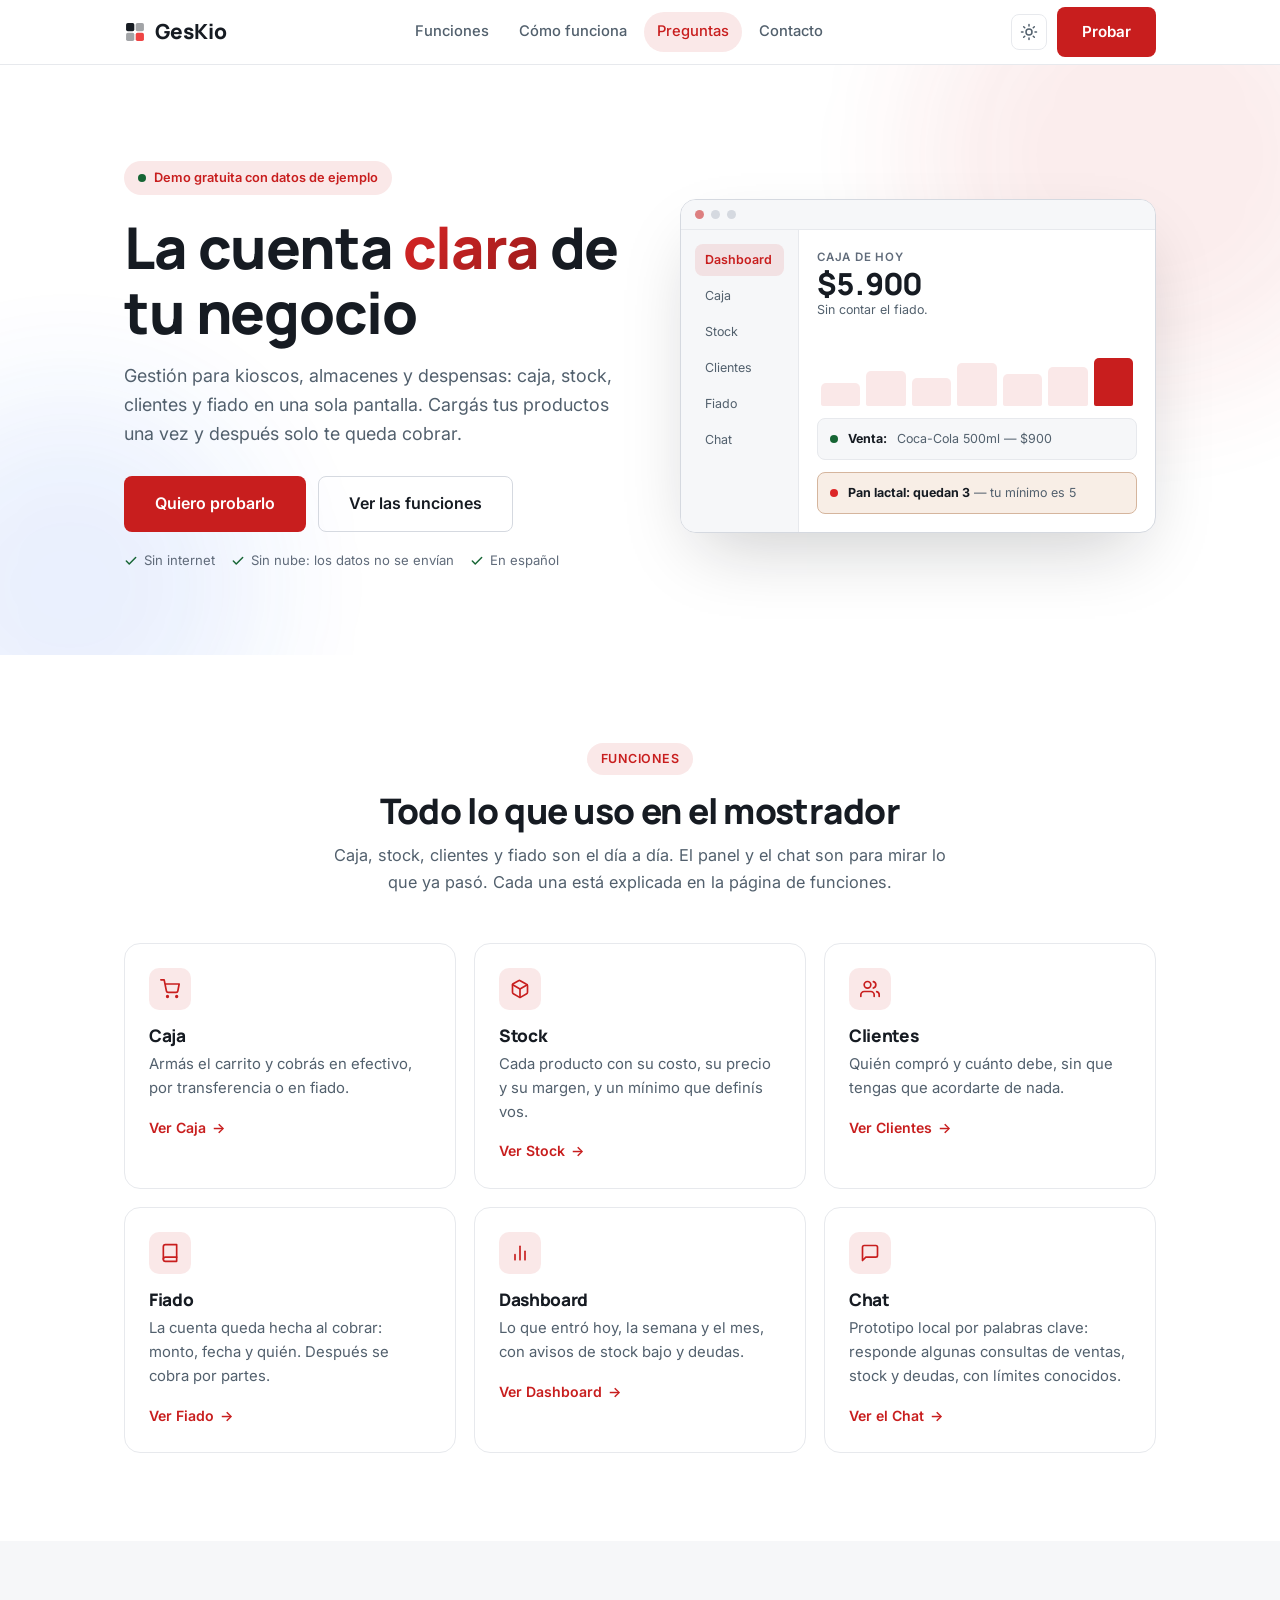
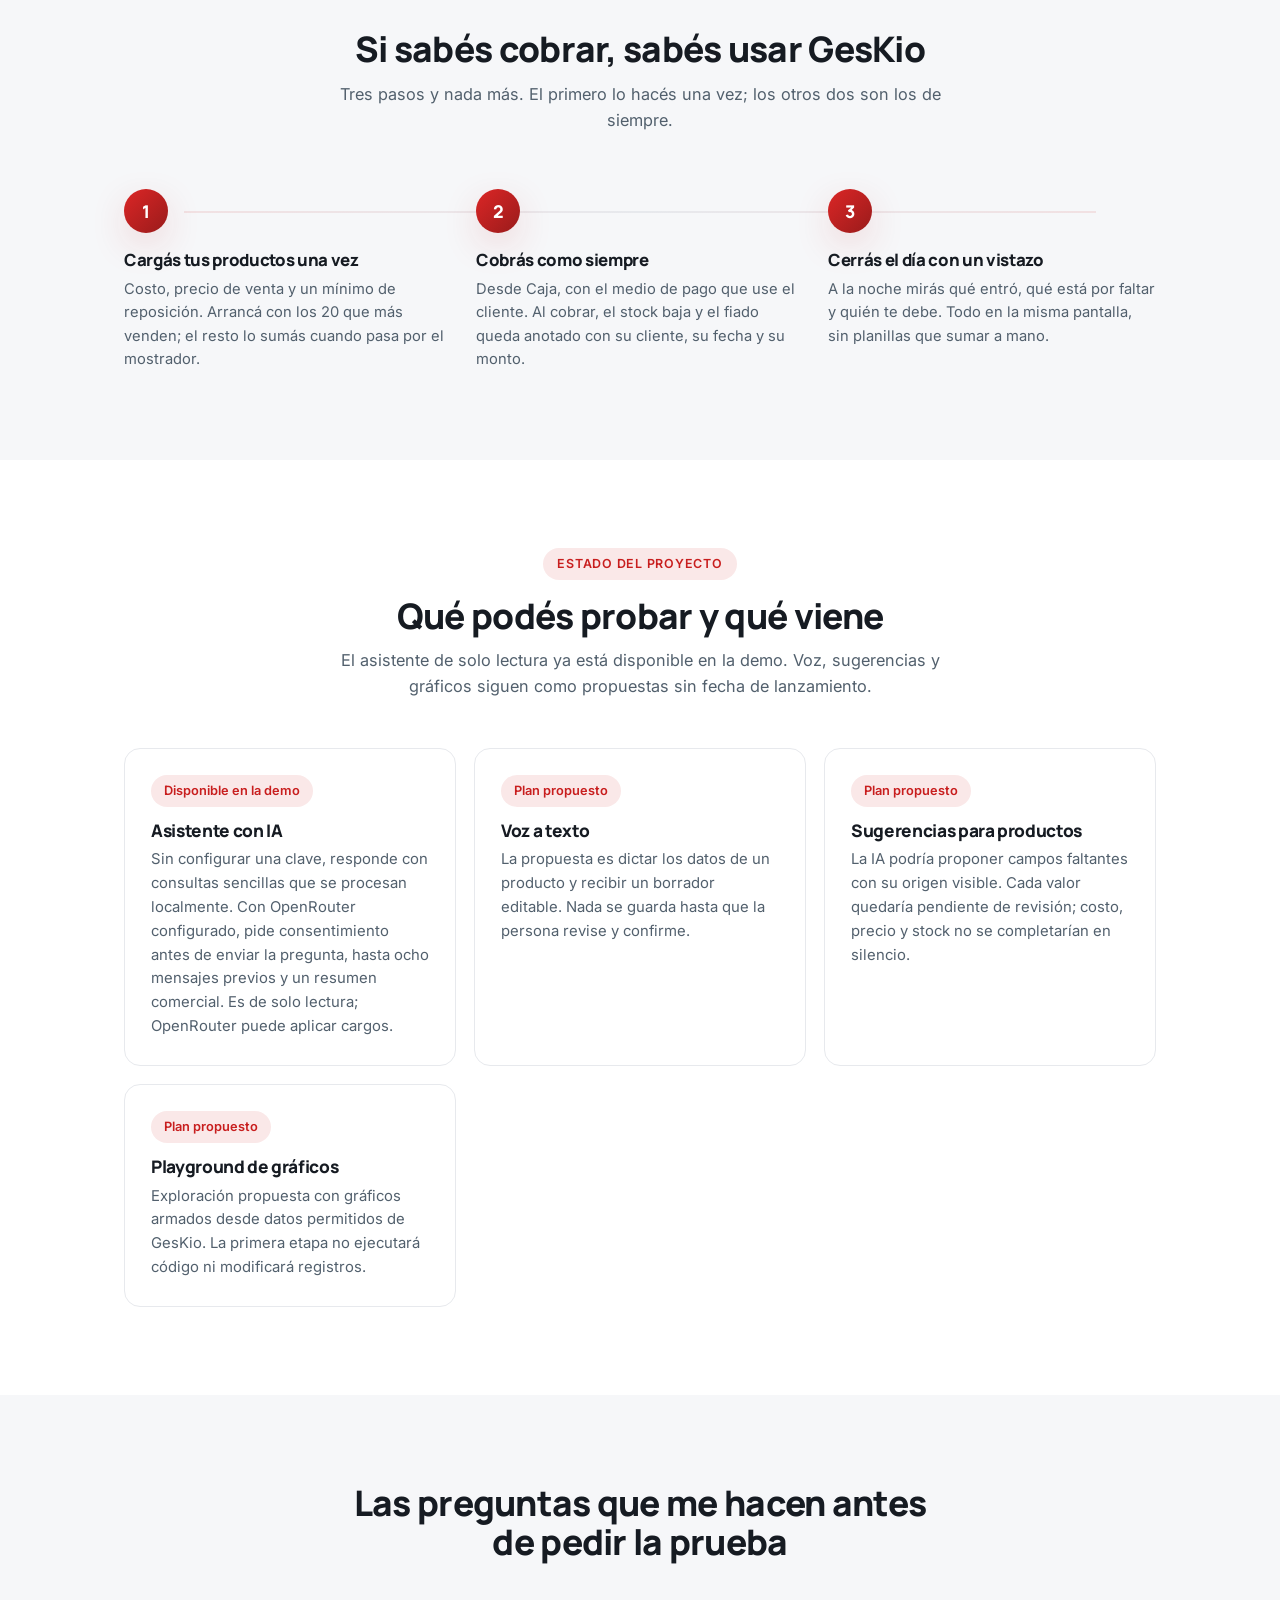
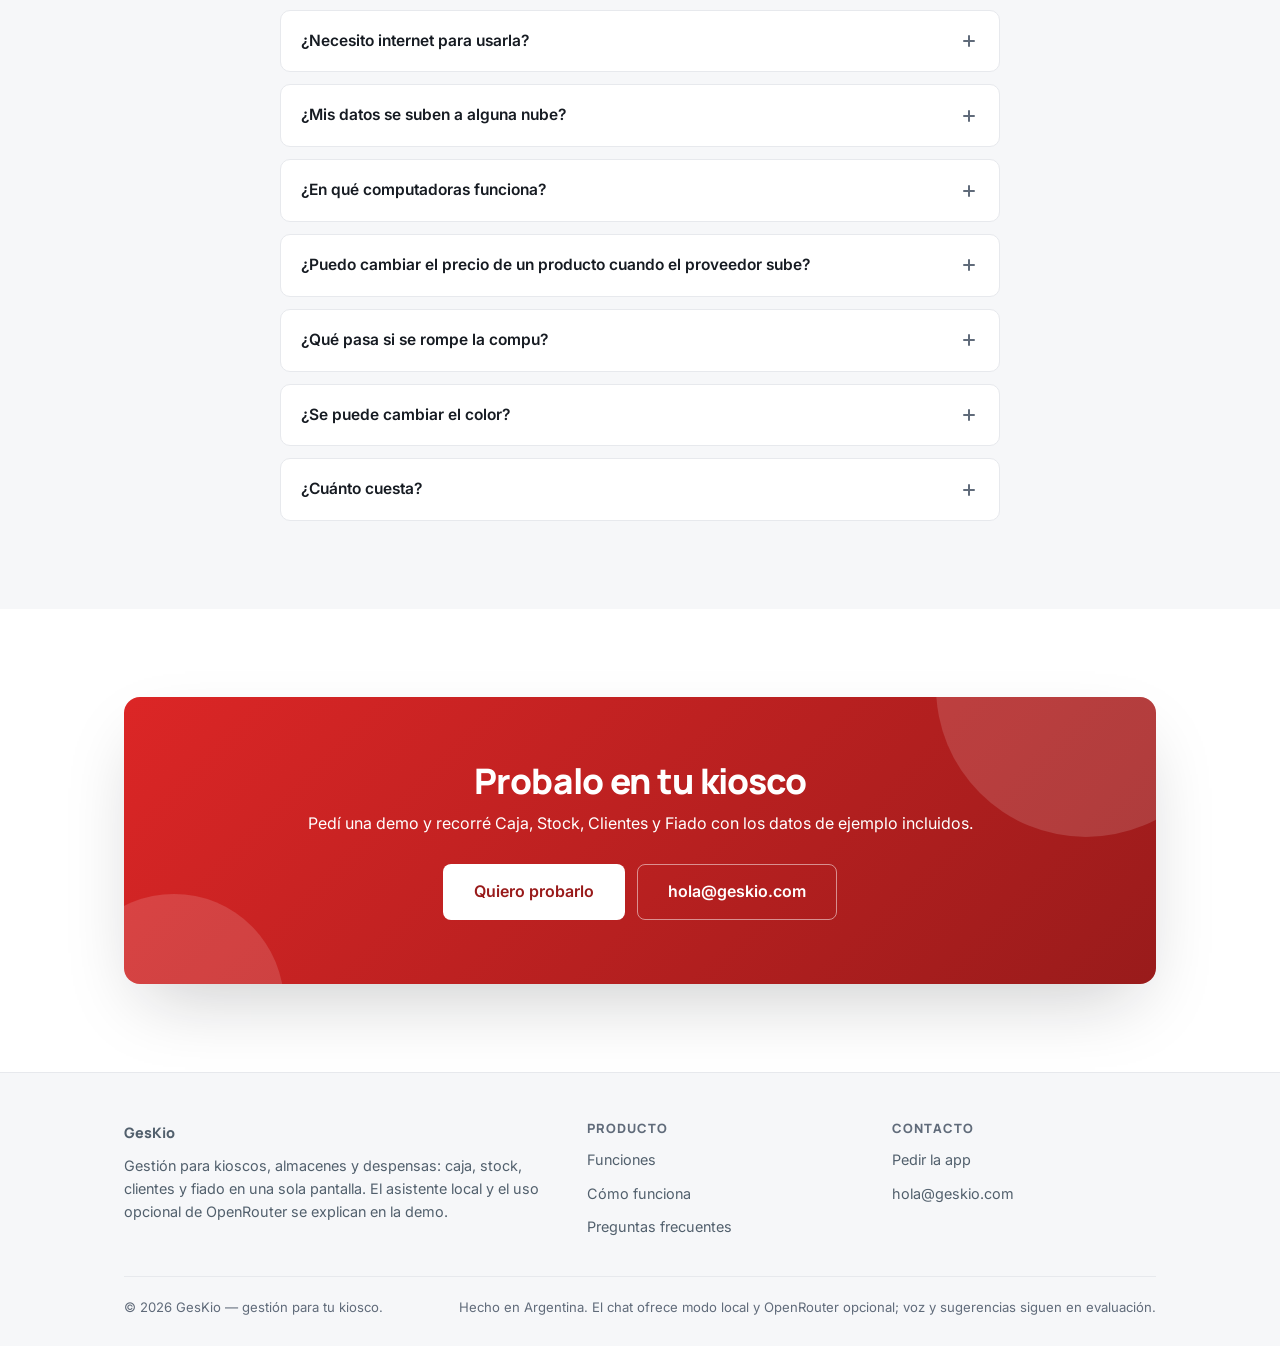
==== commit f68b7ff4: "feat: integrar mejoras de GesKio" ====
--- a/landing/index.html
+++ b/landing/index.html
@@ -22,7 +22,6 @@
   <link rel="stylesheet" href="assets/css/pages/home.css">
   <script>document.documentElement.classList.add('js');</script>
   <script>
-    // leo el tema guardado o el del sistema, antes de pintar
     (function () {
       var saved = null;
       try { saved = localStorage.getItem('geskio-theme'); } catch (e) {}
@@ -60,7 +59,6 @@
   </header>
 
   <main id="contenido">
-    <!-- ============ HERO ============ -->
     <section class="hero">
       <div class="hero-nube hero-nube-a"></div>
       <div class="hero-nube hero-nube-b"></div>
@@ -111,7 +109,6 @@
       </div>
     </section>
 
-    <!-- ============ FUNCIONES ============ -->
     <section class="seccion funciones" id="funciones" data-spy>
       <div class="wrap">
         <div class="cab">
@@ -160,7 +157,6 @@
       </div>
     </section>
 
-    <!-- ============ CÓMO FUNCIONA ============ -->
     <section class="seccion seccion-soft" id="como-funciona" data-spy>
       <div class="wrap">
         <div class="cab">
@@ -188,19 +184,18 @@
       </div>
     </section>
 
-    <!-- ============ PRÓXIMAMENTE ============ -->
     <section class="seccion prox">
       <div class="wrap">
         <div class="cab">
-          <span class="eyebrow reveal">Próximamente</span>
-          <h2 class="reveal" style="--d:.05s">Lo que viene</h2>
-          <p class="bajada reveal" style="--d:.1s">Estos son planes propuestos, sin fecha fija ni proveedor de IA elegido. Si alguna prioridad te sirve, nombrala al pedir la prueba.</p>
+          <span class="eyebrow reveal">Estado del proyecto</span>
+          <h2 class="reveal" style="--d:.05s">Qué podés probar y qué viene</h2>
+          <p class="bajada reveal" style="--d:.1s">El asistente de solo lectura ya está disponible en la demo. Voz, sugerencias y gráficos siguen como propuestas sin fecha de lanzamiento.</p>
         </div>
         <div class="card-grilla">
           <article class="card reveal">
-            <span class="chip chip-activa">Plan propuesto</span>
+            <span class="chip chip-activa">Disponible en la demo</span>
             <h3>Asistente con IA</h3>
-            <p>JEV está en planificación. La primera etapa propuesta es un chat de solo lectura que responda sobre los datos locales, indique período y origen, y pida precisión cuando una consulta sea ambigua. El proveedor de IA todavía está por decidir.</p>
+            <p>Sin configurar una clave, responde con consultas sencillas que se procesan localmente. Con OpenRouter configurado, pide consentimiento antes de enviar la pregunta, hasta ocho mensajes previos y un resumen comercial. Es de solo lectura; OpenRouter puede aplicar cargos.</p>
           </article>
           <article class="card reveal" style="--d:.06s">
             <span class="chip chip-activa">Plan propuesto</span>
@@ -221,7 +216,6 @@
       </div>
     </section>
 
-    <!-- ============ FAQ ============ -->
     <section class="seccion seccion-soft" id="faq" data-spy>
       <div class="wrap">
         <div class="cab">
@@ -230,11 +224,11 @@
         <div class="faq">
           <div class="faq-item reveal">
             <button class="faq-pregunta" aria-expanded="false"><span>¿Necesito internet para usarla?</span><span class="faq-icono" aria-hidden="true"></span></button>
-            <div class="faq-respuesta"><p>No. La demo guarda sus datos en un archivo JSON local y los carga al volver a iniciar. Todavía no tiene respaldo automático ni recuperación guiada; usá datos de prueba, no registros reales.</p></div>
+            <div class="faq-respuesta"><p>La gestión y el chat local funcionan sin internet. El modo OpenRouter del asistente sí necesita conexión y una clave configurada. Los datos siguen guardándose en un archivo local JSON.</p></div>
           </div>
           <div class="faq-item reveal" style="--d:.04s">
             <button class="faq-pregunta" aria-expanded="false"><span>¿Mis datos se suben a alguna nube?</span><span class="faq-icono" aria-hidden="true"></span></button>
-            <div class="faq-respuesta"><p>Los registros de la demo se guardan en JSON en esta computadora. No hay un proveedor de IA conectado todavía; privacidad y envío de datos se decidirán antes de implementar esa integración.</p></div>
+            <div class="faq-respuesta"><p>Los registros se guardan en JSON en esta computadora y no se sincronizan con una nube. Si se configura OpenRouter, el asistente solo envía la consulta y el resumen indicado después de que aceptes; revisá sus condiciones y posibles cargos.</p></div>
           </div>
           <div class="faq-item reveal" style="--d:.08s">
             <button class="faq-pregunta" aria-expanded="false"><span>¿En qué computadoras funciona?</span><span class="faq-icono" aria-hidden="true"></span></button>
@@ -246,7 +240,7 @@
           </div>
           <div class="faq-item reveal" style="--d:.16s">
             <button class="faq-pregunta" aria-expanded="false"><span>¿Qué pasa si se rompe la compu?</span><span class="faq-icono" aria-hidden="true"></span></button>
-            <div class="faq-respuesta"><p>La demo todavía no trae una copia de seguridad automática ni una guía de recuperación. El archivo JSON está en el almacenamiento local de la app; seguí usando datos de prueba.</p></div>
+            <div class="faq-respuesta"><p>En Ajustes podés crear una copia JSON y restaurarla después de revisar el resumen. Restaurar reemplaza los datos actuales; la demo no crea copias automáticas ni copias en la nube. Usá datos de prueba y guardá las copias aparte.</p></div>
           </div>
           <div class="faq-item reveal" style="--d:.2s">
             <button class="faq-pregunta" aria-expanded="false"><span>¿Se puede cambiar el color?</span><span class="faq-icono" aria-hidden="true"></span></button>
@@ -260,7 +254,6 @@
       </div>
     </section>
 
-    <!-- ============ CTA ============ -->
     <section class="seccion cta">
       <div class="wrap">
         <div class="cta-caja reveal">
@@ -280,7 +273,7 @@
       <div class="pie-grilla">
         <div>
           <p class="pie-logo">GesKio</p>
-        <p>Gestión para kioscos, almacenes y despensas: caja, stock, clientes y fiado en una sola pantalla. Los planes de IA siguen en evaluación.</p>
+          <p>Gestión para kioscos, almacenes y despensas: caja, stock, clientes y fiado en una sola pantalla. El asistente local y el uso opcional de OpenRouter se explican en la demo.</p>
         </div>
         <div>
           <h4>Producto</h4>
@@ -300,7 +293,7 @@
       </div>
       <div class="pie-base">
         <p>© <span id="anio"></span> GesKio — gestión para tu kiosco.</p>
-        <p>Hecho en Argentina. IA y voz: planes propuestos, sin proveedor elegido ni fecha de implementación.</p>
+        <p>Hecho en Argentina. El chat ofrece modo local y OpenRouter opcional; voz y sugerencias siguen en evaluación.</p>
       </div>
     </div>
   </footer>
--- a/landing/assets/css/tokens.css
+++ b/landing/assets/css/tokens.css
@@ -1,4 +1,3 @@
-/* GesKio — paleta de marca y radios compartidos con app/theme.py */
 :root {
   --bg: #ffffff;
   --bg-soft: #f6f7f9;
--- a/landing/assets/css/base.css
+++ b/landing/assets/css/base.css
@@ -1,4 +1,3 @@
-/* GesKio — base: reset, tipografía, foco */
 *, *::before, *::after { margin: 0; padding: 0; box-sizing: border-box; }
 html { scroll-behavior: smooth; }
 body {
@@ -21,10 +20,8 @@
   font-weight: 800;
 }
 
-/* ancla por debajo de la nav fija */
 [id] { scroll-margin-top: calc(var(--nav-h) + 16px); }
 
-/* salto al contenido para teclado */
 .salto {
   position: absolute; left: -9999px; top: 0;
   background: var(--accent); color: #fff;
@@ -32,7 +29,6 @@
 }
 .salto:focus { left: 0; }
 
-/* marca de texto: la parte con acento del título */
 .marca {
   background: var(--grad-texto);
   -webkit-background-clip: text;
@@ -40,7 +36,6 @@
   color: transparent;
 }
 
-/* solo para lectores de pantalla */
 .sr-only {
   position: absolute; width: 1px; height: 1px;
   padding: 0; margin: -1px; overflow: hidden;
--- a/landing/assets/css/layout.css
+++ b/landing/assets/css/layout.css
@@ -1,7 +1,5 @@
-/* GesKio — layout: nav, secciones, contenedor, footer */
 .wrap { width: 100%; max-width: var(--wrap); margin: 0 auto; padding: 0 24px; }
 
-/* ---------- Nav ---------- */
 .nav {
   position: sticky; top: 0; z-index: 50;
   background: color-mix(in srgb, var(--bg) 82%, transparent);
@@ -45,7 +43,6 @@
   padding: 8px 14px; background: transparent; cursor: pointer; font-weight: 500;
 }
 
-/* ---------- Secciones ---------- */
 main { display: block; }
 .seccion { padding: 88px 0; }
 .seccion-soft { background: var(--bg-soft); }
@@ -60,7 +57,6 @@
 h2 { font-size: clamp(1.7rem, 3.4vw, 2.2rem); margin-bottom: 12px; }
 .bajada { color: var(--text-soft); font-size: 1.02rem; }
 
-/* ---------- Footer ---------- */
 .pie { border-top: 1px solid var(--border); background: var(--bg-soft); padding: 48px 0 28px; }
 .pie-grilla {
   display: grid; grid-template-columns: 1.6fr 1fr 1fr;
@@ -75,7 +71,6 @@
 .pie-base { border-top: 1px solid var(--border); padding-top: 20px; display: flex; justify-content: space-between; align-items: center; gap: 12px; flex-wrap: wrap; }
 .pie-base p { font-size: .82rem; color: var(--text-muted); }
 
-/* ---------- Responsive ---------- */
 @media (max-width: 860px) {
   .pie-grilla { grid-template-columns: 1fr 1fr; }
   .pie-grilla > div:first-child { grid-column: 1 / -1; }
--- a/landing/assets/css/components.css
+++ b/landing/assets/css/components.css
@@ -1,6 +1,4 @@
-/* GesKio — componentes: botones, cards, forms, chips, faq, mocks */
 
-/* ---------- Botones ---------- */
 .btn {
   display: inline-flex; align-items: center; justify-content: center; gap: 8px;
   background: var(--accent); color: var(--on-accent);
@@ -15,7 +13,6 @@
 .btn-todo { width: 100%; }
 .btn-lg { font-size: 1rem; padding: 14px 30px; }
 
-/* ---------- Cards ---------- */
 .card {
   border: 1px solid var(--border); border-radius: var(--radius-lg);
   padding: 26px; background: var(--surface);
@@ -32,7 +29,6 @@
 
 .card-grilla { display: grid; grid-template-columns: repeat(3, 1fr); gap: 18px; }
 
-/* ---------- Chips / badges ---------- */
 .chip {
   display: inline-flex; align-items: center; gap: 6px;
   font-size: .8rem; font-weight: 600; color: var(--text-soft);
@@ -44,7 +40,6 @@
 .punto-estado.alto { background: var(--warning); }
 .punto-estado.critico { background: var(--danger); }
 
-/* ---------- Formularios ---------- */
 form label { display: block; font-size: .85rem; font-weight: 600; margin: 16px 0 6px; }
 form label:first-of-type { margin-top: 0; }
 form input, form textarea {
@@ -63,7 +58,6 @@
 .aviso.error { color: var(--danger-text); }
 .form-privacidad { margin-top: 14px; font-size: .8rem; color: var(--text-muted); text-align: center; }
 
-/* ---------- FAQ ---------- */
 .faq { display: grid; gap: 12px; max-width: 720px; margin: 0 auto; }
 .faq-item { border: 1px solid var(--border); border-radius: var(--radius-md); background: var(--surface); overflow: hidden; }
 .faq-pregunta {
@@ -83,7 +77,6 @@
 .faq-respuesta { max-height: 0; overflow: hidden; transition: max-height .35s var(--ease); }
 .faq-respuesta p { padding: 0 20px 18px; font-size: .92rem; color: var(--text-soft); }
 
-/* ---------- Mock de la app (dibujado con CSS) ---------- */
 .mock {
   border: 1px solid var(--border-strong); border-radius: var(--radius-lg);
   background: var(--bg-elevated); overflow: hidden; box-shadow: var(--shadow-lg);
@@ -107,7 +100,6 @@
 .mock-num { font-family: var(--font-display); font-size: 1.9rem; font-weight: 800; line-height: 1.1; font-variant-numeric: tabular-nums; }
 .mock-sub { font-size: .78rem; color: var(--text-soft); }
 
-/* filas tipo lista dentro del mock */
 .mock-fila {
   display: flex; align-items: center; justify-content: space-between; gap: 10px;
   padding: 9px 12px; border: 1px solid var(--border); border-radius: var(--radius-sm);
@@ -115,7 +107,6 @@
 }
 .mock-fila strong { color: var(--text); font-weight: 600; }
 
-/* gráfico de barras del mock */
 .mock-chart { display: flex; align-items: flex-end; gap: 6px; height: 74px; padding: 6px 4px 0; }
 .mock-chart i {
   flex: 1; border-radius: 5px 5px 2px 2px;
@@ -123,21 +114,17 @@
 }
 .mock-chart i.alta { background: var(--accent); }
 
-/* dos tarjetas numeradas juntas dentro del mock (dashboard) */
 .mock-duo { display: grid; grid-template-columns: 1fr 1fr; gap: 10px; }
 
-/* barra de stock */
 .mock-barra { height: 6px; border-radius: 999px; background: var(--accent-soft); overflow: hidden; }
 .mock-barra i { display: block; height: 100%; border-radius: inherit; background: var(--accent); }
 
-/* burbuja de chat */
 .mock-chat { display: grid; gap: 8px; }
 .burbuja { max-width: 82%; padding: 9px 13px; border-radius: 14px; font-size: .8rem; line-height: 1.45; }
 .burbuja-user { justify-self: end; background: var(--accent); color: var(--on-accent); border-bottom-right-radius: 4px; }
 .burbuja-bot { justify-self: start; background: var(--bg-soft); border: 1px solid var(--border); border-bottom-left-radius: 4px; color: var(--text-soft); }
 .burbuja-bot strong { color: var(--text); }
 
-/* toast de venta nueva dentro del mock */
 .mock-toast {
   display: flex; align-items: center; gap: 10px;
   border: 1px solid var(--border); border-radius: var(--radius-sm);
@@ -146,7 +133,6 @@
 }
 .mock-toast strong { color: var(--text); }
 
-/* aviso de stock bajo */
 .mock-alerta {
   display: flex; gap: 10px; align-items: center;
   border: 1px solid color-mix(in srgb, var(--warning) 35%, var(--border));
@@ -155,7 +141,6 @@
 }
 .mock-alerta strong { color: var(--text); }
 
-/* ---------- Banda CTA (compartida por las 3 páginas) ---------- */
 .cta { position: relative; overflow: hidden; }
 .cta-caja {
   position: relative; text-align: center; padding: 64px 32px;
@@ -177,7 +162,6 @@
 .cta-caja::before { width: 300px; height: 300px; top: -160px; right: -80px; }
 .cta-caja::after { width: 220px; height: 220px; bottom: -130px; left: -60px; }
 
-/* ---------- Responsive componentes ---------- */
 @media (max-width: 960px) {
   .card-grilla { grid-template-columns: repeat(2, 1fr); }
 }
--- a/landing/assets/css/animations.css
+++ b/landing/assets/css/animations.css
@@ -1,6 +1,4 @@
-/* GesKio — animaciones compartidas */
 
-/* aparición al hacer scroll (activa reveal.js) */
 html.js .reveal {
   opacity: 0;
   transform: translateY(18px);
@@ -9,7 +7,6 @@
 }
 html.js .reveal.in { opacity: 1; transform: none; }
 
-/* flotación suave para el mock del hero */
 @keyframes flotar {
   0%, 100% { transform: translateY(0); }
   50% { transform: translateY(-10px); }
@@ -20,7 +17,6 @@
   50% { opacity: .45; }
 }
 
-/* puntos de red de fondo del hero */
 @keyframes nube-a {
   0%, 100% { transform: translate(0, 0) scale(1); }
   50% { transform: translate(24px, -18px) scale(1.06); }
--- a/landing/assets/css/pages/home.css
+++ b/landing/assets/css/pages/home.css
@@ -1,6 +1,4 @@
-/* GesKio — página: home */
 
-/* ---------- Hero ---------- */
 .hero { position: relative; padding: 96px 0 84px; overflow: hidden; }
 .hero-nube {
   position: absolute; border-radius: 50%; filter: blur(70px);
@@ -35,7 +33,6 @@
 
 .hero-mock .mock { animation: flotar 7s ease-in-out infinite; }
 
-/* ---------- Funciones ---------- */
 .funciones .card { padding: 24px; }
 .funciones .card p { margin-bottom: 14px; }
 .card-link {
@@ -44,7 +41,6 @@
 }
 .card-link:hover { text-decoration: underline; }
 
-/* ---------- Pasos ---------- */
 .pasos-grilla {
   position: relative; z-index: 0;
   display: grid; grid-template-columns: repeat(3, 1fr); gap: 24px;
@@ -64,11 +60,9 @@
   z-index: -1;
 }
 
-/* ---------- Próximamente ---------- */
 .prox .card .chip { margin-bottom: 14px; }
 .prox .card h3 { margin-bottom: 8px; }
 
-/* ---------- Responsive ---------- */
 @media (max-width: 960px) {
   .hero-grilla { grid-template-columns: 1fr; gap: 48px; }
   .pasos-grilla { grid-template-columns: 1fr; gap: 36px; }
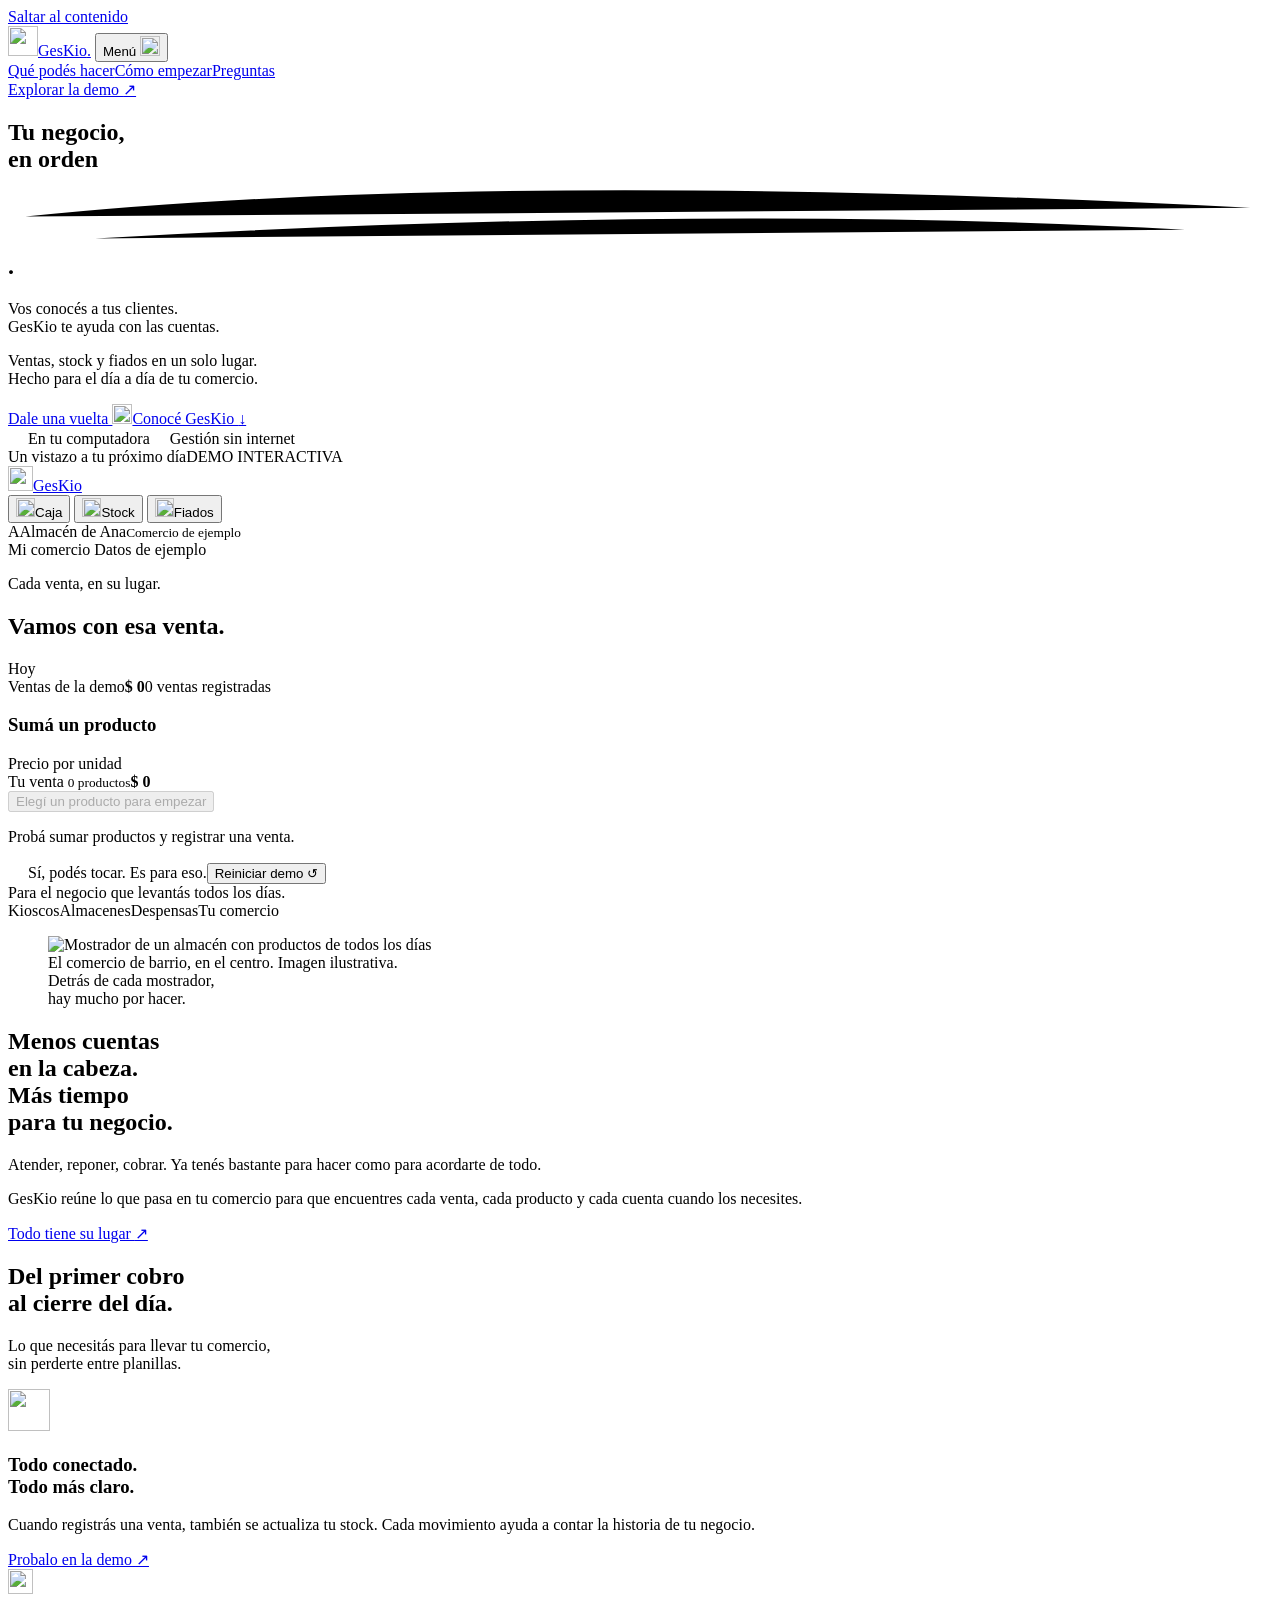
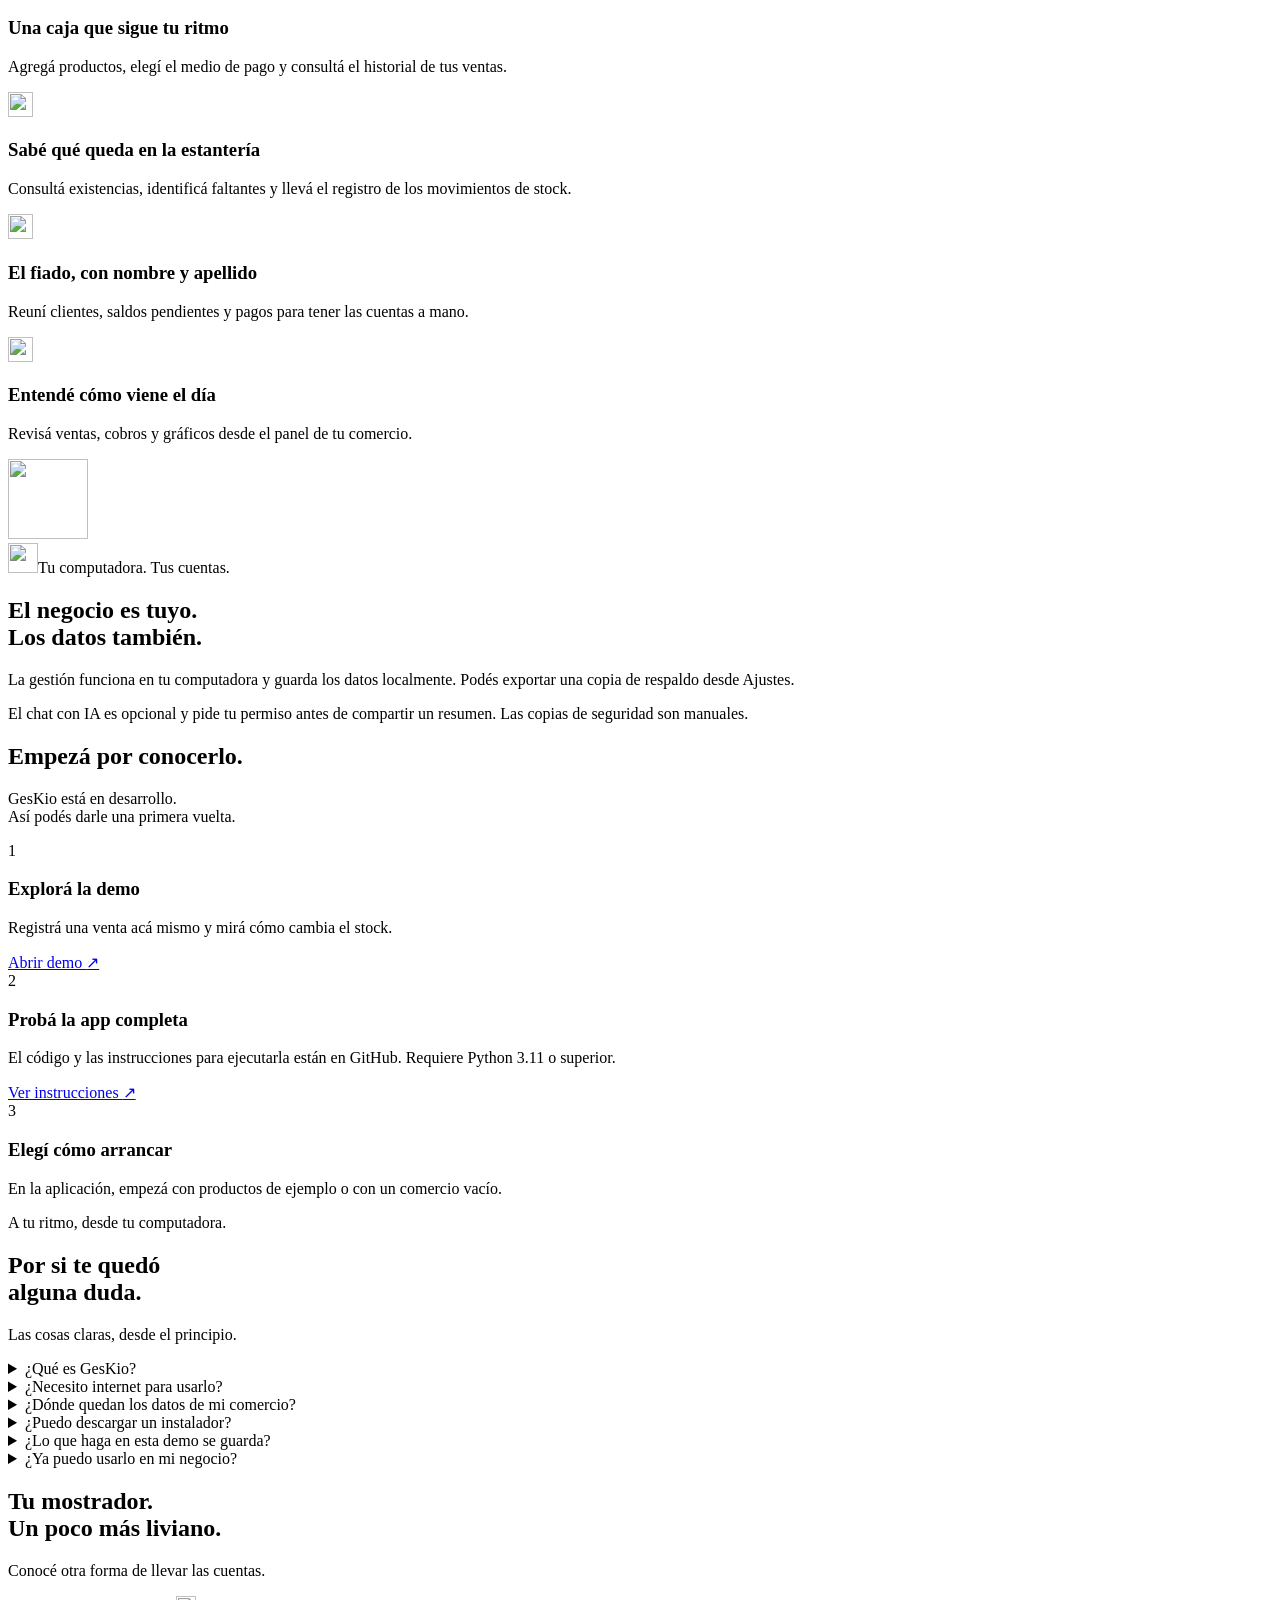
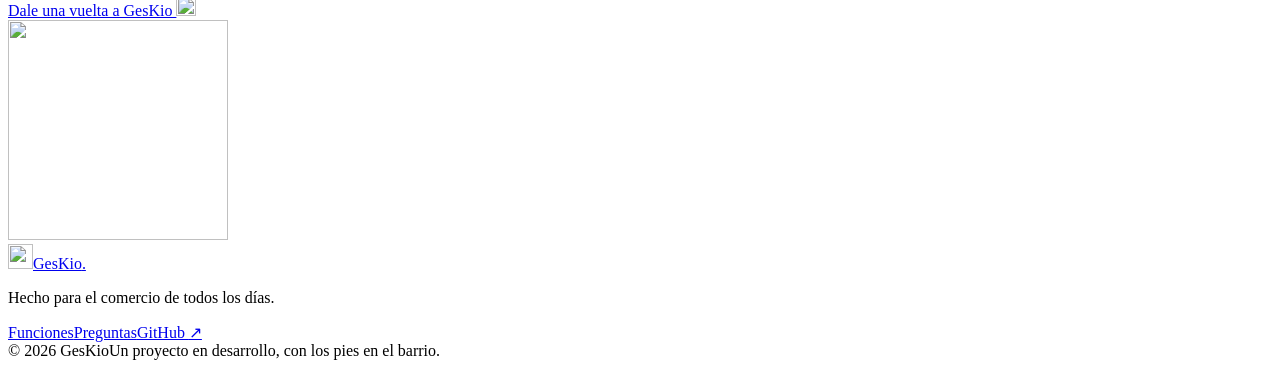
==== commit 2ed26129: "feat: renovar landing GesKio con demo interactiva" ====
--- a/landing/index.html
+++ b/landing/index.html
@@ -1,307 +1,90 @@
-<!DOCTYPE html>
-<html lang="es" data-theme="light">
+<!doctype html>
+<html lang="es-AR">
 <head>
-  <meta charset="UTF-8">
-  <meta name="viewport" content="width=device-width, initial-scale=1.0">
-  <title>GesKio — La cuenta clara de tu negocio</title>
-  <meta name="description" content="GesKio reúne caja, stock, clientes y fiado en una demo de escritorio para comercios de barrio.">
-  <meta name="theme-color" content="#ffffff" media="(prefers-color-scheme: light)">
-  <meta name="theme-color" content="#0e1014" media="(prefers-color-scheme: dark)">
-  <meta property="og:title" content="GesKio — La cuenta clara de tu negocio">
-  <meta property="og:description" content="Caja, stock, clientes y fiado en una demo de escritorio para comercios de barrio.">
+  <meta charset="utf-8">
+  <meta name="viewport" content="width=device-width, initial-scale=1">
+  <title>GesKio · Tu negocio, en orden.</title>
+  <meta name="description" content="Caja, stock y fiados en un solo lugar. Conocé GesKio, la aplicación de escritorio pensada para kioscos, almacenes y comercios de barrio.">
+  <meta name="theme-color" content="#f8f9f5">
+  <meta property="og:title" content="GesKio · Tu negocio, en orden.">
+  <meta property="og:description" content="Vos conocés a tus clientes. GesKio te ayuda con las cuentas. Explorá la demo interactiva.">
   <meta property="og:type" content="website">
-  <link rel="preconnect" href="https://fonts.googleapis.com">
-  <link rel="preconnect" href="https://fonts.gstatic.com" crossorigin>
-  <link href="https://fonts.googleapis.com/css2?family=Inter:wght@400;500;600;700&family=Manrope:wght@700;800&display=swap" rel="stylesheet">
-  <link rel="icon" href="assets/img/favicon.svg" type="image/svg+xml">
-  <link rel="stylesheet" href="assets/css/tokens.css">
-  <link rel="stylesheet" href="assets/css/base.css">
-  <link rel="stylesheet" href="assets/css/layout.css">
-  <link rel="stylesheet" href="assets/css/components.css">
-  <link rel="stylesheet" href="assets/css/animations.css">
-  <link rel="stylesheet" href="assets/css/pages/home.css">
-  <script>document.documentElement.classList.add('js');</script>
-  <script>
-    (function () {
-      var saved = null;
-      try { saved = localStorage.getItem('geskio-theme'); } catch (e) {}
-      var prefersDark = window.matchMedia('(prefers-color-scheme: dark)').matches;
-      if (saved === 'dark' || (!saved && prefersDark)) {
-        document.documentElement.setAttribute('data-theme', 'dark');
-      }
-    })();
-  </script>
+  <meta property="og:locale" content="es_AR">
+  <link rel="icon" type="image/svg+xml" href="/assets/img/geskio-mark.svg">
+  <link rel="preload" href="/assets/fonts/manrope-latin.woff2" as="font" type="font/woff2" crossorigin>
+  <link rel="stylesheet" href="/assets/css/landing.css">
+  <script src="/assets/js/landing.js" defer></script>
 </head>
 <body>
-  <a href="#contenido" class="salto">Saltar al contenido</a>
-
-  <header class="nav">
-    <div class="wrap nav-fila">
-      <a href="index.html" class="logo">
-        <svg class="logo-ico" viewBox="0 0 32 32" aria-hidden="true"><rect x="3" y="3" width="12" height="12" rx="2.5" fill="currentColor"/><rect x="17" y="3" width="12" height="12" rx="2.5" fill="currentColor" opacity=".4"/><rect x="3" y="17" width="12" height="12" rx="2.5" fill="currentColor" opacity=".4"/><rect x="17" y="17" width="12" height="12" rx="2.5" fill="#ef4444"/></svg>
-        GesKio
-      </a>
-      <nav class="links" id="links" aria-label="Navegación principal">
-        <a href="pages/funciones.html">Funciones</a>
-        <a href="#como-funciona">Cómo funciona</a>
-        <a href="#faq">Preguntas</a>
-        <a href="pages/contacto.html">Contacto</a>
-      </nav>
-      <div class="nav-lado">
-        <button class="tema" id="temaBtn" aria-label="Cambiar entre modo claro y oscuro">
-          <svg class="sol" width="18" height="18" viewBox="0 0 24 24" fill="none" stroke="currentColor" stroke-width="2" stroke-linecap="round"><circle cx="12" cy="12" r="4"/><path d="M12 2v2M12 20v2M2 12h2M20 12h2M4.9 4.9l1.4 1.4M17.7 17.7l1.4 1.4M4.9 19.1l1.4-1.4M17.7 6.3l1.4-1.4"/></svg>
-          <svg class="luna" width="18" height="18" viewBox="0 0 24 24" fill="none" stroke="currentColor" stroke-width="2" stroke-linecap="round" stroke-linejoin="round"><path d="M21 12.79A9 9 0 1 1 11.21 3 7 7 0 0 0 21 12.79z"/></svg>
-        </button>
-        <a href="pages/contacto.html" class="btn">Probar</a>
-        <button class="menu" id="menuBtn" aria-label="Abrir menú" aria-expanded="false" aria-controls="links">Menú</button>
+  <a class="skip" href="#contenido">Saltar al contenido</a>
+  <header class="site-header"><div class="container nav-row">
+    <a class="brand" href="#" aria-label="GesKio, inicio"><img src="/assets/img/geskio-mark.svg" width="30" height="30" alt="">GesKio<span class="brand-dot">.</span></a>
+    <button class="menu-toggle" aria-expanded="false" aria-controls="navigation">Menú <img src="/assets/icons/list.svg" width="20" height="20" alt=""></button>
+    <nav id="navigation" aria-label="Navegación principal"><a href="#funciones">Qué podés hacer</a><a href="#como-empezar">Cómo empezar</a><a href="#preguntas">Preguntas</a></nav>
+    <a class="button nav-cta" href="#demo">Explorar la demo <span aria-hidden="true">↗</span></a>
+  </div></header>
+  <main id="contenido">
+    <section class="hero container" aria-labelledby="hero-title">
+      <div class="hero-copy">
+        <h1 id="hero-title">Tu negocio,<br>en <span class="word-order">orden<svg viewBox="0 0 290 17" aria-hidden="true"><path d="M4 10 Q110 -1 285 8 M20 15 Q160 7 270 13"/></svg></span>.</h1>
+        <p class="hero-description">Vos conocés a tus clientes.<br>GesKio te ayuda con las cuentas.</p>
+        <p class="hero-detail">Ventas, stock y fiados en un solo lugar.<br>Hecho para el día a día de tu comercio.</p>
+        <div class="hero-actions"><a class="button button-lg" href="#demo">Dale una vuelta <img src="/assets/icons/arrow-up-right.svg" width="20" height="20" alt=""></a><a class="text-link" href="#funciones">Conocé GesKio <span aria-hidden="true">↓</span></a></div>
+        <div class="hero-notes"><span><img src="/assets/icons/desktop.svg" alt="" width="16" height="16"> En tu computadora</span><span><img src="/assets/icons/wifi-slash.svg" alt="" width="16" height="16"> Gestión sin internet</span></div>
       </div>
-    </div>
-  </header>
-
-  <main id="contenido">
-    <section class="hero">
-      <div class="hero-nube hero-nube-a"></div>
-      <div class="hero-nube hero-nube-b"></div>
-      <div class="wrap hero-grilla">
-        <div>
-          <span class="hero-tag reveal"><span class="punto-estado" aria-hidden="true"></span> Demo gratuita con datos de ejemplo</span>
-          <h1 class="reveal" style="--d:.05s">La cuenta <span class="marca">clara</span> de tu negocio</h1>
-          <p class="bajada reveal" style="--d:.1s">Gestión para kioscos, almacenes y despensas: caja, stock, clientes y fiado en una sola pantalla. Cargás tus productos una vez y después solo te queda cobrar.</p>
-          <div class="hero-btns reveal" style="--d:.15s">
-            <a href="pages/contacto.html" class="btn btn-lg">Quiero probarlo</a>
-            <a href="#funciones" class="btn btn-linea btn-lg">Ver las funciones</a>
+      <div class="demo-scene" id="demo">
+        <div class="demo-topline"><span><i aria-hidden="true"></i> Un vistazo a tu próximo día</span><span>DEMO INTERACTIVA</span></div>
+        <section class="demo-app" aria-label="Demostración de GesKio con datos de ejemplo">
+          <div class="demo-sidebar">
+            <a class="demo-brand" href="#demo" aria-label="Demo GesKio"><img src="/assets/img/geskio-mark.svg" width="25" height="25" alt=""><span>GesKio</span></a>
+            <div class="demo-tabs" role="tablist" aria-label="Explorar módulos">
+              <button type="button" id="tab-caja" role="tab" aria-selected="true" aria-controls="panel-caja" data-panel="caja"><img src="/assets/icons/storefront.svg" alt="" width="19" height="19"><span>Caja</span></button>
+              <button type="button" id="tab-stock" role="tab" aria-selected="false" aria-controls="panel-stock" tabindex="-1" data-panel="stock"><img src="/assets/icons/package.svg" alt="" width="19" height="19"><span>Stock</span></button>
+              <button type="button" id="tab-fiados" role="tab" aria-selected="false" aria-controls="panel-fiados" tabindex="-1" data-panel="fiados"><img src="/assets/icons/users.svg" alt="" width="19" height="19"><span>Fiados</span></button>
+            </div>
+            <div class="demo-shop"><span class="shop-avatar">A</span><span>Almacén de Ana<small>Comercio de ejemplo</small></span></div>
           </div>
-          <p class="hero-chico reveal" style="--d:.2s">
-            <span><svg width="14" height="14" viewBox="0 0 24 24" fill="none" stroke="currentColor" stroke-width="2.5" stroke-linecap="round" stroke-linejoin="round"><polyline points="20 6 9 17 4 12"/></svg> Sin internet</span>
-          <span><svg width="14" height="14" viewBox="0 0 24 24" fill="none" stroke="currentColor" stroke-width="2.5" stroke-linecap="round" stroke-linejoin="round"><polyline points="20 6 9 17 4 12"/></svg> Sin nube: los datos no se envían</span>
-            <span><svg width="14" height="14" viewBox="0 0 24 24" fill="none" stroke="currentColor" stroke-width="2.5" stroke-linecap="round" stroke-linejoin="round"><polyline points="20 6 9 17 4 12"/></svg> En español</span>
-          </p>
-        </div>
-
-        <div class="hero-mock reveal" style="--d:.25s" role="img" aria-label="Vista de la app GesKio: panel del día con la caja, un gráfico de la semana y avisos de stock bajo">
-          <div class="mock">
-            <div class="mock-bar" aria-hidden="true"><span class="mock-dot"></span><span class="mock-dot"></span><span class="mock-dot"></span></div>
-            <div class="mock-cuerpo">
-              <div class="mock-lado" aria-hidden="true">
-                <span class="activa">Dashboard</span><span>Caja</span><span>Stock</span><span>Clientes</span><span>Fiado</span><span>Chat</span>
-              </div>
-              <div class="mock-panel">
-                <div>
-                  <p class="mock-tit">Caja de hoy</p>
-                  <p class="mock-num" id="mockNum">$5.900</p>
-                  <p class="mock-sub">Sin contar el fiado.</p>
-                </div>
-                <div class="mock-chart" id="mockChart" aria-hidden="true">
-                  <i style="height:34%"></i><i style="height:52%"></i><i style="height:41%"></i><i style="height:63%"></i><i style="height:47%"></i><i style="height:58%"></i><i class="alta" data-h="70" style="height:70%"></i>
-                </div>
-                <div class="mock-toast" id="mockToast">
-                  <span class="punto-estado" aria-hidden="true"></span>
-                  <strong>Venta:</strong> <span id="mockToastTexto">Coca-Cola 500ml — $900</span>
-                </div>
-                <div class="mock-alerta" aria-hidden="true">
-                  <span class="punto-estado critico"></span>
-                  <span><strong>Pan lactal: quedan 3</strong> — tu mínimo es 5</span>
-                </div>
-              </div>
+          <div class="demo-main">
+            <div class="demo-app-header"><span>Mi comercio</span><span class="local-status"><i aria-hidden="true"></i> Datos de ejemplo</span></div>
+            <div class="demo-panel" id="panel-caja" role="tabpanel" aria-labelledby="tab-caja" tabindex="0">
+              <div class="panel-heading"><div><p class="demo-greeting">Cada venta, en su lugar.</p><h2>Vamos con esa venta.</h2></div><span class="small-date">Hoy</span></div>
+              <div class="sale-summary"><span>Ventas de la demo<strong id="sales-total">$ 0</strong></span><span id="sales-count">0 ventas registradas</span></div>
+              <div class="products-title"><h3>Sumá un producto</h3><span>Precio por unidad</span></div>
+              <div id="product-list" class="product-list"></div>
+              <div class="cart-line"><span>Tu venta <small id="cart-count">0 productos</small></span><strong id="cart-total">$ 0</strong></div>
+              <button class="button sell-button" id="sell-button" type="button" disabled>Elegí un producto para empezar</button>
             </div>
+            <div class="demo-panel" id="panel-stock" role="tabpanel" aria-labelledby="tab-stock" tabindex="0" hidden><div class="panel-heading"><div><p class="demo-greeting">Lo que hay, a la vista.</p><h2>Tu stock al día.</h2></div></div><p class="panel-description">Cada venta de esta demo descuenta las unidades del inventario.</p><div id="stock-list" class="stock-list"></div><p class="demo-footnote">Probá vender desde Caja y volvé a mirar.</p></div>
+            <div class="demo-panel" id="panel-fiados" role="tabpanel" aria-labelledby="tab-fiados" tabindex="0" hidden><div class="panel-heading"><div><p class="demo-greeting">Las cuentas, claras.</p><h2>El fiado, anotado.</h2></div></div><p class="panel-description">Un ejemplo de cómo consultar saldos y registrar cobros.</p><div class="debt-row"><span class="client-avatar">ML</span><span>María López<small>Saldo pendiente</small></span><strong id="debt-amount">$ 4.500</strong></div><button id="pay-debt" class="button sell-button" type="button">Registrar cobro de $ 1.500</button><p class="demo-footnote">Los nombres y saldos son ficticios.</p></div>
+            <p class="demo-message" id="demo-message" role="status" aria-live="polite">Probá sumar productos y registrar una venta.</p>
           </div>
+        </section>
+        <noscript><p>Activá JavaScript para explorar la demo. Las funciones y la guía de instalación están disponibles más abajo.</p></noscript>
+        <div class="demo-caption"><span><img src="/assets/icons/cursor-click.svg" width="16" height="16" alt=""> Sí, podés tocar. Es para eso.</span><button id="reset-demo" type="button">Reiniciar demo <span aria-hidden="true">↺</span></button></div>
+      </div>
+    </section>
+    <div class="audience container"><span>Para el negocio que levantás todos los días.</span><div><span>Kioscos</span><i aria-hidden="true"></i><span>Almacenes</span><i aria-hidden="true"></i><span>Despensas</span><i aria-hidden="true"></i><span>Tu comercio</span></div></div>
+    <section class="neighborhood container" aria-labelledby="neighborhood-title">
+      <figure class="shop-photo"><img src="/assets/img/almacen.webp" alt="Mostrador de un almacén con productos de todos los días" width="1200" height="800" loading="lazy"><figcaption>El comercio de barrio, en el centro. Imagen ilustrativa.</figcaption><div class="photo-note" aria-hidden="true">Detrás de cada mostrador,<br>hay mucho por hacer.</div></figure>
+      <div class="neighborhood-copy"><h2 id="neighborhood-title">Menos cuentas<br>en la cabeza. <br><span>Más tiempo<br> para tu negocio.</span></h2><p>Atender, reponer, cobrar. Ya tenés bastante para hacer como para acordarte de todo.</p><p>GesKio reúne lo que pasa en tu comercio para que encuentres cada venta, cada producto y cada cuenta cuando los necesites.</p><a class="text-link" href="#funciones">Todo tiene su lugar <span aria-hidden="true">↗</span></a></div>
+    </section>
+    <section id="funciones" class="features container" aria-labelledby="features-title">
+      <div class="section-heading"><h2 id="features-title">Del primer cobro<br>al cierre del día.</h2><p>Lo que necesitás para llevar tu comercio,<br>sin perderte entre planillas.</p></div>
+      <div class="feature-layout">
+        <div class="feature-intro"><img src="/assets/icons/storefront.svg" width="42" height="42" alt=""><h3>Todo conectado.<br>Todo más claro.</h3><p>Cuando registrás una venta, también se actualiza tu stock. Cada movimiento ayuda a contar la historia de tu negocio.</p><a href="#demo" class="text-link">Probalo en la demo <span aria-hidden="true">↗</span></a></div>
+        <div class="feature-list">
+          <article><img src="/assets/icons/receipt.svg" width="25" height="25" alt=""><div><h3>Una caja que sigue tu ritmo</h3><p>Agregá productos, elegí el medio de pago y consultá el historial de tus ventas.</p></div></article>
+          <article><img src="/assets/icons/package.svg" width="25" height="25" alt=""><div><h3>Sabé qué queda en la estantería</h3><p>Consultá existencias, identificá faltantes y llevá el registro de los movimientos de stock.</p></div></article>
+          <article><img src="/assets/icons/users.svg" width="25" height="25" alt=""><div><h3>El fiado, con nombre y apellido</h3><p>Reuní clientes, saldos pendientes y pagos para tener las cuentas a mano.</p></div></article>
+          <article><img src="/assets/icons/chart-bar.svg" width="25" height="25" alt=""><div><h3>Entendé cómo viene el día</h3><p>Revisá ventas, cobros y gráficos desde el panel de tu comercio.</p></div></article>
         </div>
       </div>
     </section>
-
-    <section class="seccion funciones" id="funciones" data-spy>
-      <div class="wrap">
-        <div class="cab">
-          <span class="eyebrow reveal">Funciones</span>
-          <h2 class="reveal" style="--d:.05s">Todo lo que uso en el mostrador</h2>
-          <p class="bajada reveal" style="--d:.1s">Caja, stock, clientes y fiado son el día a día. El panel y el chat son para mirar lo que ya pasó. Cada una está explicada en la página de funciones.</p>
-        </div>
-        <div class="card-grilla">
-          <article class="card reveal">
-            <span class="card-ico" aria-hidden="true"><svg width="20" height="20" viewBox="0 0 24 24" fill="none" stroke="currentColor" stroke-width="2" stroke-linecap="round" stroke-linejoin="round"><circle cx="9" cy="21" r="1"/><circle cx="20" cy="21" r="1"/><path d="M1 1h4l2.7 13.4a2 2 0 0 0 2 1.6h9.7a2 2 0 0 0 2-1.6L23 6H6"/></svg></span>
-            <h3>Caja</h3>
-            <p>Armás el carrito y cobrás en efectivo, por transferencia o en fiado.</p>
-            <a class="card-link" href="pages/funciones.html#caja">Ver Caja <span aria-hidden="true">→</span></a>
-          </article>
-          <article class="card reveal" style="--d:.06s">
-            <span class="card-ico" aria-hidden="true"><svg width="20" height="20" viewBox="0 0 24 24" fill="none" stroke="currentColor" stroke-width="2" stroke-linecap="round" stroke-linejoin="round"><path d="M21 16V8a2 2 0 0 0-1.73-2l-7-4a2 2 0 0 0-2 0l-7 4A2 2 0 0 0 3 8v8a2 2 0 0 0 1 1.73l7 4a2 2 0 0 0 2 0l7-4A2 2 0 0 0 21 16z"/><polyline points="3.27 6.96 12 12.01 20.73 6.96"/><line x1="12" y1="22.08" x2="12" y2="12"/></svg></span>
-            <h3>Stock</h3>
-            <p>Cada producto con su costo, su precio y su margen, y un mínimo que definís vos.</p>
-            <a class="card-link" href="pages/funciones.html#stock">Ver Stock <span aria-hidden="true">→</span></a>
-          </article>
-          <article class="card reveal" style="--d:.12s">
-            <span class="card-ico" aria-hidden="true"><svg width="20" height="20" viewBox="0 0 24 24" fill="none" stroke="currentColor" stroke-width="2" stroke-linecap="round" stroke-linejoin="round"><path d="M17 21v-2a4 4 0 0 0-4-4H5a4 4 0 0 0-4 4v2"/><circle cx="9" cy="7" r="4"/><path d="M23 21v-2a4 4 0 0 0-3-3.87"/><path d="M16 3.13a4 4 0 0 1 0 7.75"/></svg></span>
-            <h3>Clientes</h3>
-            <p>Quién compró y cuánto debe, sin que tengas que acordarte de nada.</p>
-            <a class="card-link" href="pages/funciones.html#clientes">Ver Clientes <span aria-hidden="true">→</span></a>
-          </article>
-          <article class="card reveal" style="--d:.06s">
-            <span class="card-ico" aria-hidden="true"><svg width="20" height="20" viewBox="0 0 24 24" fill="none" stroke="currentColor" stroke-width="2" stroke-linecap="round" stroke-linejoin="round"><path d="M4 19.5A2.5 2.5 0 0 1 6.5 17H20"/><path d="M6.5 2H20v20H6.5A2.5 2.5 0 0 1 4 19.5v-15A2.5 2.5 0 0 1 6.5 2z"/></svg></span>
-            <h3>Fiado</h3>
-            <p>La cuenta queda hecha al cobrar: monto, fecha y quién. Después se cobra por partes.</p>
-            <a class="card-link" href="pages/funciones.html#fiado">Ver Fiado <span aria-hidden="true">→</span></a>
-          </article>
-          <article class="card reveal" style="--d:.12s">
-            <span class="card-ico" aria-hidden="true"><svg width="20" height="20" viewBox="0 0 24 24" fill="none" stroke="currentColor" stroke-width="2" stroke-linecap="round" stroke-linejoin="round"><line x1="18" y1="20" x2="18" y2="10"/><line x1="12" y1="20" x2="12" y2="4"/><line x1="6" y1="20" x2="6" y2="14"/></svg></span>
-            <h3>Dashboard</h3>
-            <p>Lo que entró hoy, la semana y el mes, con avisos de stock bajo y deudas.</p>
-            <a class="card-link" href="pages/funciones.html#dashboard">Ver Dashboard <span aria-hidden="true">→</span></a>
-          </article>
-          <article class="card reveal" style="--d:.18s">
-            <span class="card-ico" aria-hidden="true"><svg width="20" height="20" viewBox="0 0 24 24" fill="none" stroke="currentColor" stroke-width="2" stroke-linecap="round" stroke-linejoin="round"><path d="M21 15a2 2 0 0 1-2 2H7l-4 4V5a2 2 0 0 1 2-2h14a2 2 0 0 1 2 2z"/></svg></span>
-            <h3>Chat</h3>
-            <p>Prototipo local por palabras clave: responde algunas consultas de ventas, stock y deudas, con límites conocidos.</p>
-            <a class="card-link" href="pages/funciones.html#chat">Ver el Chat <span aria-hidden="true">→</span></a>
-          </article>
-        </div>
-      </div>
-    </section>
-
-    <section class="seccion seccion-soft" id="como-funciona" data-spy>
-      <div class="wrap">
-        <div class="cab">
-          <h2 class="reveal">Si sabés cobrar, sabés usar GesKio</h2>
-          <p class="bajada reveal" style="--d:.05s">Tres pasos y nada más. El primero lo hacés una vez; los otros dos son los de siempre.</p>
-        </div>
-        <div class="pasos-grilla">
-          <div class="pasos-linea" aria-hidden="true"></div>
-          <div class="paso reveal">
-            <span class="paso-num">1</span>
-            <h3>Cargás tus productos una vez</h3>
-            <p>Costo, precio de venta y un mínimo de reposición. Arrancá con los 20 que más venden; el resto lo sumás cuando pasa por el mostrador.</p>
-          </div>
-          <div class="paso reveal" style="--d:.1s">
-            <span class="paso-num">2</span>
-            <h3>Cobrás como siempre</h3>
-            <p>Desde Caja, con el medio de pago que use el cliente. Al cobrar, el stock baja y el fiado queda anotado con su cliente, su fecha y su monto.</p>
-          </div>
-          <div class="paso reveal" style="--d:.2s">
-            <span class="paso-num">3</span>
-            <h3>Cerrás el día con un vistazo</h3>
-            <p>A la noche mirás qué entró, qué está por faltar y quién te debe. Todo en la misma pantalla, sin planillas que sumar a mano.</p>
-          </div>
-        </div>
-      </div>
-    </section>
-
-    <section class="seccion prox">
-      <div class="wrap">
-        <div class="cab">
-          <span class="eyebrow reveal">Estado del proyecto</span>
-          <h2 class="reveal" style="--d:.05s">Qué podés probar y qué viene</h2>
-          <p class="bajada reveal" style="--d:.1s">El asistente de solo lectura ya está disponible en la demo. Voz, sugerencias y gráficos siguen como propuestas sin fecha de lanzamiento.</p>
-        </div>
-        <div class="card-grilla">
-          <article class="card reveal">
-            <span class="chip chip-activa">Disponible en la demo</span>
-            <h3>Asistente con IA</h3>
-            <p>Sin configurar una clave, responde con consultas sencillas que se procesan localmente. Con OpenRouter configurado, pide consentimiento antes de enviar la pregunta, hasta ocho mensajes previos y un resumen comercial. Es de solo lectura; OpenRouter puede aplicar cargos.</p>
-          </article>
-          <article class="card reveal" style="--d:.06s">
-            <span class="chip chip-activa">Plan propuesto</span>
-            <h3>Voz a texto</h3>
-            <p>La propuesta es dictar los datos de un producto y recibir un borrador editable. Nada se guarda hasta que la persona revise y confirme.</p>
-          </article>
-          <article class="card reveal" style="--d:.12s">
-            <span class="chip chip-activa">Plan propuesto</span>
-            <h3>Sugerencias para productos</h3>
-            <p>La IA podría proponer campos faltantes con su origen visible. Cada valor quedaría pendiente de revisión; costo, precio y stock no se completarían en silencio.</p>
-          </article>
-          <article class="card reveal" style="--d:.06s">
-            <span class="chip chip-activa">Plan propuesto</span>
-            <h3>Playground de gráficos</h3>
-            <p>Exploración propuesta con gráficos armados desde datos permitidos de GesKio. La primera etapa no ejecutará código ni modificará registros.</p>
-          </article>
-        </div>
-      </div>
-    </section>
-
-    <section class="seccion seccion-soft" id="faq" data-spy>
-      <div class="wrap">
-        <div class="cab">
-          <h2 class="reveal">Las preguntas que me hacen antes de pedir la prueba</h2>
-        </div>
-        <div class="faq">
-          <div class="faq-item reveal">
-            <button class="faq-pregunta" aria-expanded="false"><span>¿Necesito internet para usarla?</span><span class="faq-icono" aria-hidden="true"></span></button>
-            <div class="faq-respuesta"><p>La gestión y el chat local funcionan sin internet. El modo OpenRouter del asistente sí necesita conexión y una clave configurada. Los datos siguen guardándose en un archivo local JSON.</p></div>
-          </div>
-          <div class="faq-item reveal" style="--d:.04s">
-            <button class="faq-pregunta" aria-expanded="false"><span>¿Mis datos se suben a alguna nube?</span><span class="faq-icono" aria-hidden="true"></span></button>
-            <div class="faq-respuesta"><p>Los registros se guardan en JSON en esta computadora y no se sincronizan con una nube. Si se configura OpenRouter, el asistente solo envía la consulta y el resumen indicado después de que aceptes; revisá sus condiciones y posibles cargos.</p></div>
-          </div>
-          <div class="faq-item reveal" style="--d:.08s">
-            <button class="faq-pregunta" aria-expanded="false"><span>¿En qué computadoras funciona?</span><span class="faq-icono" aria-hidden="true"></span></button>
-            <div class="faq-respuesta"><p>En Windows 10 y 11. Es liviana: alcanza la compu del mostrador de siempre (está pensada para una pantalla de 1100×700). ¿Tenés una más vieja? Contalo al pedir la prueba y se revisa antes de que te comprometas.</p></div>
-          </div>
-          <div class="faq-item reveal" style="--d:.12s">
-            <button class="faq-pregunta" aria-expanded="false"><span>¿Puedo cambiar el precio de un producto cuando el proveedor sube?</span><span class="faq-icono" aria-hidden="true"></span></button>
-            <div class="faq-respuesta"><p>Sí. En Stock podés editar el costo y el precio de venta. La tabla muestra el margen calculado con los valores vigentes del producto.</p></div>
-          </div>
-          <div class="faq-item reveal" style="--d:.16s">
-            <button class="faq-pregunta" aria-expanded="false"><span>¿Qué pasa si se rompe la compu?</span><span class="faq-icono" aria-hidden="true"></span></button>
-            <div class="faq-respuesta"><p>En Ajustes podés crear una copia JSON y restaurarla después de revisar el resumen. Restaurar reemplaza los datos actuales; la demo no crea copias automáticas ni copias en la nube. Usá datos de prueba y guardá las copias aparte.</p></div>
-          </div>
-          <div class="faq-item reveal" style="--d:.2s">
-            <button class="faq-pregunta" aria-expanded="false"><span>¿Se puede cambiar el color?</span><span class="faq-icono" aria-hidden="true"></span></button>
-            <div class="faq-respuesta"><p>Sí: viene en rojo o verde, con modo claro y oscuro, y si querés podés poner tu propio color de acento.</p></div>
-          </div>
-          <div class="faq-item reveal" style="--d:.24s">
-            <button class="faq-pregunta" aria-expanded="false"><span>¿Cuánto cuesta?</span><span class="faq-icono" aria-hidden="true"></span></button>
-            <div class="faq-respuesta"><p>Esta demo es gratuita. El precio y las condiciones de una versión lista para registrar operaciones todavía no están definidos.</p></div>
-          </div>
-        </div>
-      </div>
-    </section>
-
-    <section class="seccion cta">
-      <div class="wrap">
-        <div class="cta-caja reveal">
-          <h2>Probalo en tu kiosco</h2>
-          <p>Pedí una demo y recorré Caja, Stock, Clientes y Fiado con los datos de ejemplo incluidos.</p>
-          <div class="cta-btns">
-            <a href="pages/contacto.html" class="btn btn-blanco btn-lg">Quiero probarlo</a>
-            <a href="mailto:hola@geskio.com" class="btn btn-fantasma btn-lg">hola@geskio.com</a>
-          </div>
-        </div>
-      </div>
-    </section>
+    <section class="local-section container" aria-labelledby="local-title"><div class="local-art" aria-hidden="true"><img src="/assets/icons/desktop.svg" width="80" height="80" alt=""><div class="connection-line"></div><img src="/assets/icons/lock-key.svg" width="30" height="30" alt=""><span>Tu computadora. Tus cuentas.</span></div><div><h2 id="local-title">El negocio es tuyo.<br>Los datos también.</h2><p>La gestión funciona en tu computadora y guarda los datos localmente. Podés exportar una copia de respaldo desde Ajustes.</p><p class="local-note">El chat con IA es opcional y pide tu permiso antes de compartir un resumen. Las copias de seguridad son manuales.</p></div></section>
+    <section id="como-empezar" class="start-section container" aria-labelledby="start-title"><div class="section-heading"><h2 id="start-title">Empezá por conocerlo.</h2><p>GesKio está en desarrollo.<br>Así podés darle una primera vuelta.</p></div><div class="steps"><article><span class="step-number">1</span><h3>Explorá la demo</h3><p>Registrá una venta acá mismo y mirá cómo cambia el stock.</p><a class="text-link" href="#demo">Abrir demo <span aria-hidden="true">↗</span></a></article><article><span class="step-number">2</span><h3>Probá la app completa</h3><p>El código y las instrucciones para ejecutarla están en GitHub. Requiere Python 3.11 o superior.</p><a class="text-link" href="https://github.com/santi2821/geskio#ejecutar-la-aplicaci%C3%B3n" target="_blank" rel="noopener noreferrer">Ver instrucciones <span aria-hidden="true">↗</span></a></article><article><span class="step-number">3</span><h3>Elegí cómo arrancar</h3><p>En la aplicación, empezá con productos de ejemplo o con un comercio vacío.</p><span class="step-note">A tu ritmo, desde tu computadora.</span></article></div></section>
+    <section id="preguntas" class="faq container" aria-labelledby="faq-title"><div><h2 id="faq-title">Por si te quedó<br>alguna duda.</h2><p>Las cosas claras, desde el principio.</p></div><div class="faq-list"><details><summary>¿Qué es GesKio?</summary><p>Es una aplicación de escritorio en desarrollo para administrar ventas, inventario, clientes y cuentas corrientes de pequeños comercios. Esta página incluye una demo web simplificada con datos ficticios.</p></details><details><summary>¿Necesito internet para usarlo?</summary><p>La gestión diaria de la aplicación funciona con datos locales. La instalación y el chat opcional con un proveedor de IA sí necesitan conexión. Esta landing y su demo se abren desde internet.</p></details><details><summary>¿Dónde quedan los datos de mi comercio?</summary><p>La aplicación guarda los datos en tu computadora. Desde Ajustes podés exportar y restaurar copias JSON. Los respaldos son manuales; todavía no hay sincronización entre dispositivos.</p></details><details><summary>¿Puedo descargar un instalador?</summary><p>Por ahora, la forma de probar la aplicación que documenta el proyecto es ejecutarla desde su código con Python 3.11 o superior. Encontrás los pasos en el repositorio de GitHub.</p></details><details><summary>¿Lo que haga en esta demo se guarda?</summary><p>No. La demo usa datos ficticios en la memoria de esta pestaña. Al recargar la página o pulsar Reiniciar demo, vuelve al estado inicial. No ingreses información real de tu comercio.</p></details><details><summary>¿Ya puedo usarlo en mi negocio?</summary><p>GesKio es un prototipo en evolución. Empezá con datos de prueba para evaluar si te sirve y conservá copias de tus registros antes de usarlo en tu operación diaria.</p></details></div></section>
+    <section class="closing container"><div><h2>Tu mostrador.<br>Un poco más liviano.</h2><p>Conocé otra forma de llevar las cuentas.</p><a href="#demo" class="button button-lg">Dale una vuelta a GesKio <img src="/assets/icons/arrow-up-right.svg" width="20" height="20" alt=""></a></div><div class="closing-mark" aria-hidden="true"><img src="/assets/img/geskio-mark.svg" width="220" height="220" alt=""></div></section>
   </main>
-
-  <footer class="pie">
-    <div class="wrap">
-      <div class="pie-grilla">
-        <div>
-          <p class="pie-logo">GesKio</p>
-          <p>Gestión para kioscos, almacenes y despensas: caja, stock, clientes y fiado en una sola pantalla. El asistente local y el uso opcional de OpenRouter se explican en la demo.</p>
-        </div>
-        <div>
-          <h4>Producto</h4>
-          <ul>
-            <li><a href="pages/funciones.html">Funciones</a></li>
-            <li><a href="index.html#como-funciona">Cómo funciona</a></li>
-            <li><a href="index.html#faq">Preguntas frecuentes</a></li>
-          </ul>
-        </div>
-        <div>
-          <h4>Contacto</h4>
-          <ul>
-            <li><a href="pages/contacto.html">Pedir la app</a></li>
-            <li><a href="mailto:hola@geskio.com">hola@geskio.com</a></li>
-          </ul>
-        </div>
-      </div>
-      <div class="pie-base">
-        <p>© <span id="anio"></span> GesKio — gestión para tu kiosco.</p>
-        <p>Hecho en Argentina. El chat ofrece modo local y OpenRouter opcional; voz y sugerencias siguen en evaluación.</p>
-      </div>
-    </div>
-  </footer>
-
-  <script src="assets/js/theme.js" defer></script>
-  <script src="assets/js/nav.js" defer></script>
-  <script src="assets/js/reveal.js" defer></script>
-  <script src="assets/js/accordion.js" defer></script>
-  <script src="assets/js/mock-live.js" defer></script>
+  <footer class="container footer"><div><a class="brand" href="#"><img src="/assets/img/geskio-mark.svg" width="25" height="25" alt="">GesKio<span class="brand-dot">.</span></a><p>Hecho para el comercio de todos los días.</p></div><div class="footer-links"><a href="#funciones">Funciones</a><a href="#preguntas">Preguntas</a><a href="https://github.com/santi2821/geskio" target="_blank" rel="noopener noreferrer">GitHub <span aria-hidden="true">↗</span></a></div><div class="footer-bottom"><span>© <span id="year">2026</span> GesKio</span><span>Un proyecto en desarrollo, con los pies en el barrio.</span></div></footer>
 </body>
 </html>
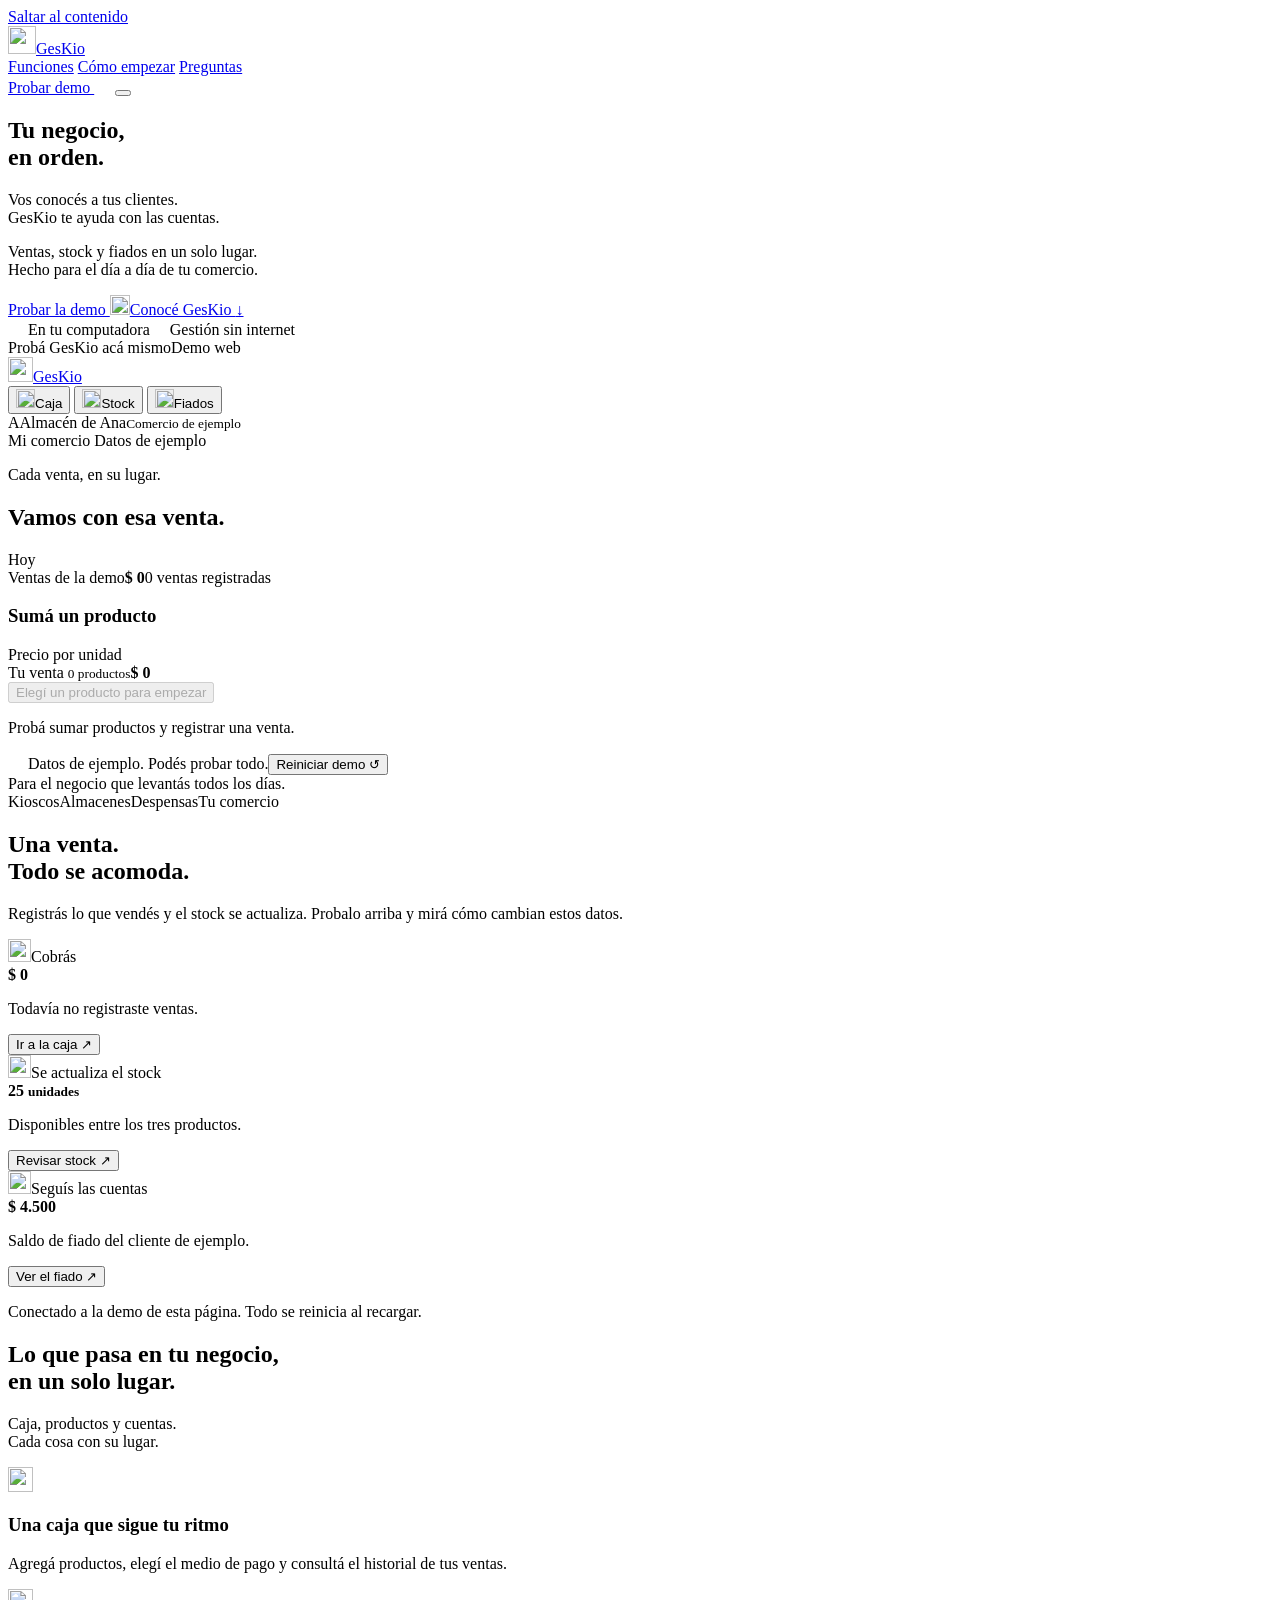
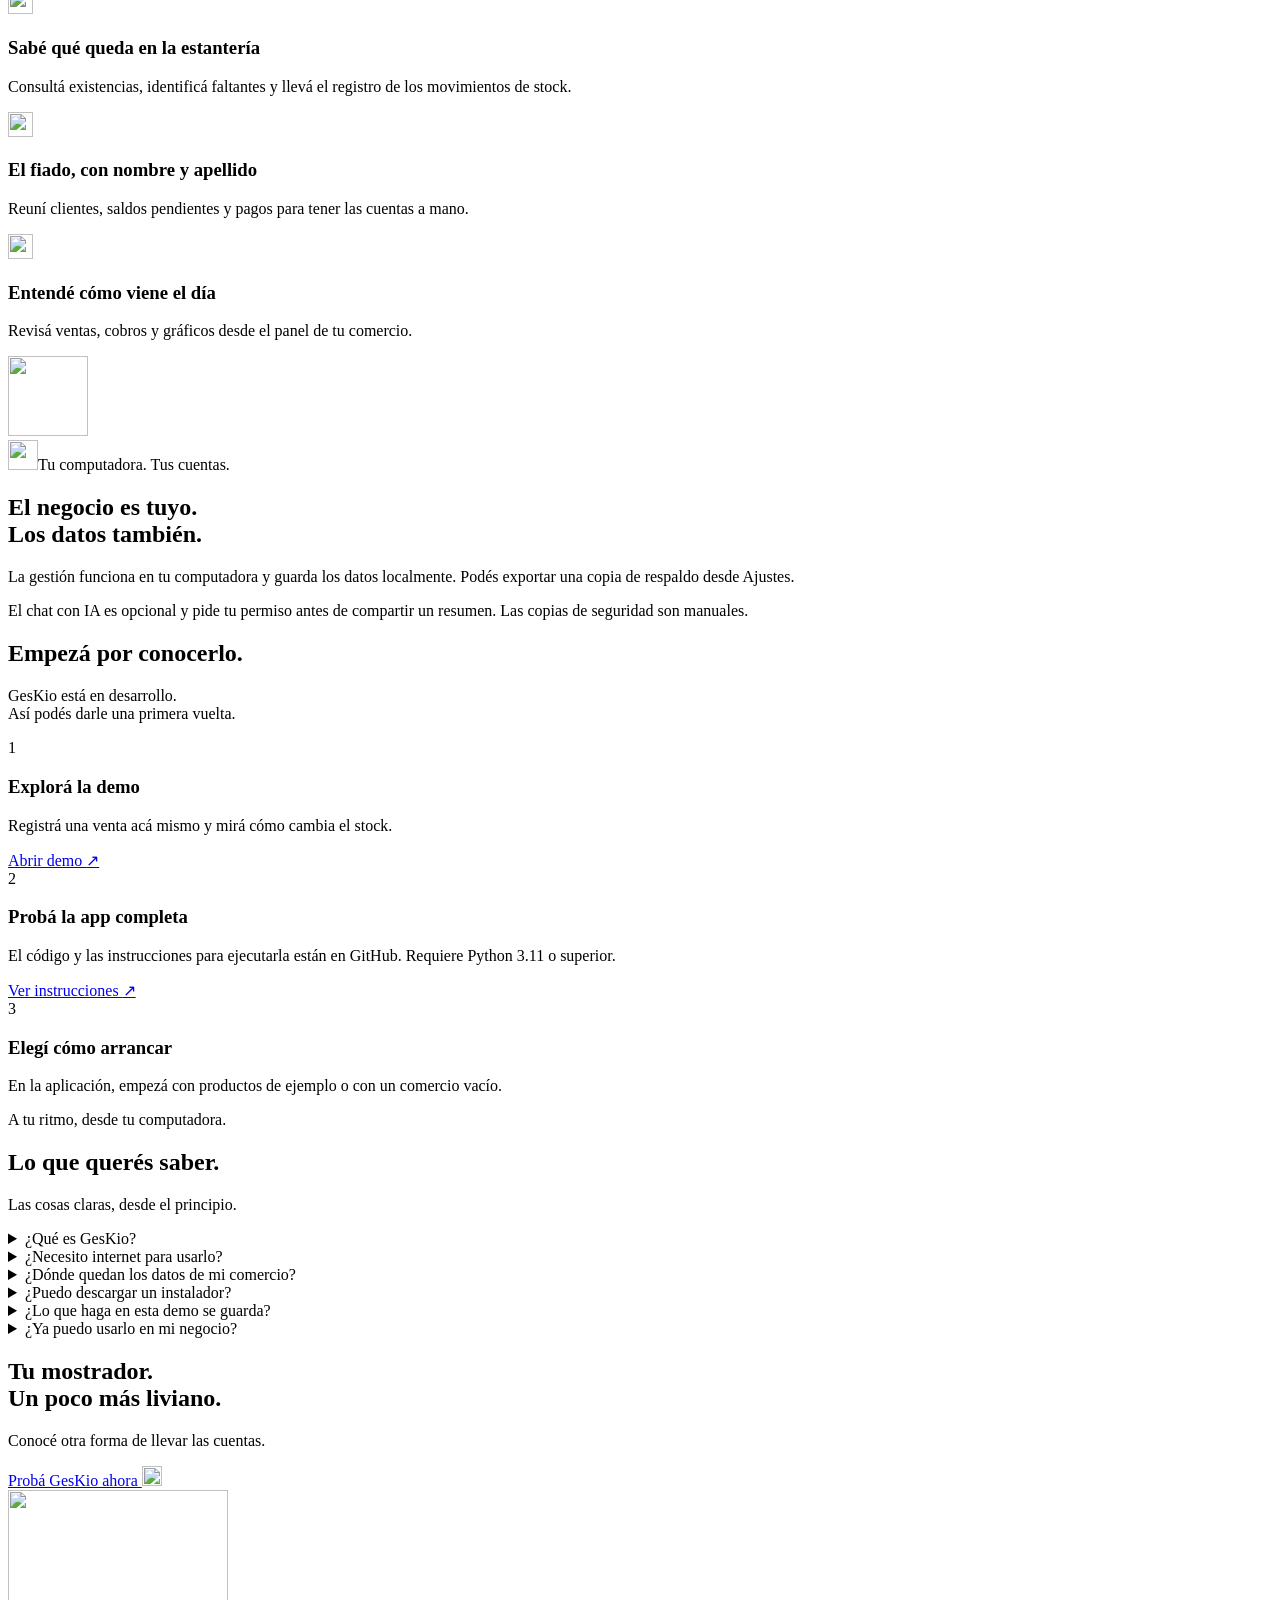
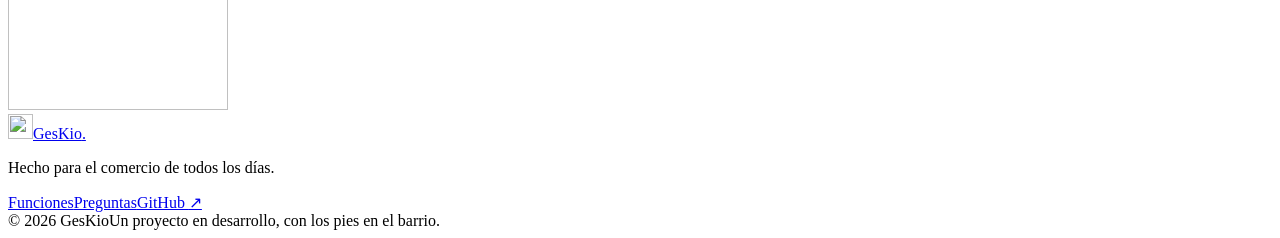
==== commit 01261ad1: "feat: mejorar navegación y conectar la landing a la demo" ====
--- a/landing/index.html
+++ b/landing/index.html
@@ -1,90 +1,645 @@
 <!doctype html>
 <html lang="es-AR">
-<head>
-  <meta charset="utf-8">
-  <meta name="viewport" content="width=device-width, initial-scale=1">
-  <title>GesKio · Tu negocio, en orden.</title>
-  <meta name="description" content="Caja, stock y fiados en un solo lugar. Conocé GesKio, la aplicación de escritorio pensada para kioscos, almacenes y comercios de barrio.">
-  <meta name="theme-color" content="#f8f9f5">
-  <meta property="og:title" content="GesKio · Tu negocio, en orden.">
-  <meta property="og:description" content="Vos conocés a tus clientes. GesKio te ayuda con las cuentas. Explorá la demo interactiva.">
-  <meta property="og:type" content="website">
-  <meta property="og:locale" content="es_AR">
-  <link rel="icon" type="image/svg+xml" href="/assets/img/geskio-mark.svg">
-  <link rel="preload" href="/assets/fonts/manrope-latin.woff2" as="font" type="font/woff2" crossorigin>
-  <link rel="stylesheet" href="/assets/css/landing.css">
-  <script src="/assets/js/landing.js" defer></script>
-</head>
-<body>
-  <a class="skip" href="#contenido">Saltar al contenido</a>
-  <header class="site-header"><div class="container nav-row">
-    <a class="brand" href="#" aria-label="GesKio, inicio"><img src="/assets/img/geskio-mark.svg" width="30" height="30" alt="">GesKio<span class="brand-dot">.</span></a>
-    <button class="menu-toggle" aria-expanded="false" aria-controls="navigation">Menú <img src="/assets/icons/list.svg" width="20" height="20" alt=""></button>
-    <nav id="navigation" aria-label="Navegación principal"><a href="#funciones">Qué podés hacer</a><a href="#como-empezar">Cómo empezar</a><a href="#preguntas">Preguntas</a></nav>
-    <a class="button nav-cta" href="#demo">Explorar la demo <span aria-hidden="true">↗</span></a>
-  </div></header>
-  <main id="contenido">
-    <section class="hero container" aria-labelledby="hero-title">
-      <div class="hero-copy">
-        <h1 id="hero-title">Tu negocio,<br>en <span class="word-order">orden<svg viewBox="0 0 290 17" aria-hidden="true"><path d="M4 10 Q110 -1 285 8 M20 15 Q160 7 270 13"/></svg></span>.</h1>
-        <p class="hero-description">Vos conocés a tus clientes.<br>GesKio te ayuda con las cuentas.</p>
-        <p class="hero-detail">Ventas, stock y fiados en un solo lugar.<br>Hecho para el día a día de tu comercio.</p>
-        <div class="hero-actions"><a class="button button-lg" href="#demo">Dale una vuelta <img src="/assets/icons/arrow-up-right.svg" width="20" height="20" alt=""></a><a class="text-link" href="#funciones">Conocé GesKio <span aria-hidden="true">↓</span></a></div>
-        <div class="hero-notes"><span><img src="/assets/icons/desktop.svg" alt="" width="16" height="16"> En tu computadora</span><span><img src="/assets/icons/wifi-slash.svg" alt="" width="16" height="16"> Gestión sin internet</span></div>
+  <head>
+    <meta charset="utf-8" />
+    <meta name="viewport" content="width=device-width, initial-scale=1" />
+    <title>GesKio · Tu negocio, en orden.</title>
+    <meta
+      name="description"
+      content="Caja, stock y fiados en un solo lugar. Conocé GesKio, la aplicación de escritorio pensada para kioscos, almacenes y comercios de barrio."
+    />
+    <meta name="theme-color" content="#f8f9f5" />
+    <meta property="og:title" content="GesKio · Tu negocio, en orden." />
+    <meta
+      property="og:description"
+      content="Vos conocés a tus clientes. GesKio te ayuda con las cuentas. Explorá la demo interactiva."
+    />
+    <meta property="og:type" content="website" />
+    <meta property="og:locale" content="es_AR" />
+    <link rel="icon" type="image/svg+xml" href="/assets/img/geskio-mark.svg" />
+    <link
+      rel="preload"
+      href="/assets/fonts/manrope-latin.woff2"
+      as="font"
+      type="font/woff2"
+      crossorigin
+    />
+    <link rel="stylesheet" href="/assets/css/landing.css" />
+    <link rel="stylesheet" href="/assets/css/refinements.css" />
+    <script src="/assets/js/landing.js" defer></script>
+  </head>
+  <body>
+    <a class="skip" href="#contenido">Saltar al contenido</a>
+    <header class="topbar">
+      <div class="container nav-shell">
+        <a class="brand nav-brand" href="#" aria-label="GesKio, inicio"
+          ><img
+            src="/assets/img/geskio-mark.svg"
+            width="28"
+            height="28"
+            alt=""
+          />GesKio</a
+        >
+        <nav
+          id="navigation"
+          class="primary-nav"
+          aria-label="Navegación principal"
+        >
+          <a href="#funciones">Funciones</a>
+          <a href="#como-empezar">Cómo empezar</a>
+          <a href="#preguntas">Preguntas</a>
+        </nav>
+        <div class="nav-actions">
+          <a class="button nav-primary" href="#demo"
+            >Probar demo
+            <img
+              src="/assets/icons/arrow-up-right.svg"
+              width="17"
+              height="17"
+              alt=""
+          /></a>
+          <button
+            class="nav-menu-button"
+            type="button"
+            aria-label="Abrir menú"
+            aria-expanded="false"
+            aria-controls="navigation"
+          >
+            <span></span><span></span>
+          </button>
+        </div>
       </div>
-      <div class="demo-scene" id="demo">
-        <div class="demo-topline"><span><i aria-hidden="true"></i> Un vistazo a tu próximo día</span><span>DEMO INTERACTIVA</span></div>
-        <section class="demo-app" aria-label="Demostración de GesKio con datos de ejemplo">
-          <div class="demo-sidebar">
-            <a class="demo-brand" href="#demo" aria-label="Demo GesKio"><img src="/assets/img/geskio-mark.svg" width="25" height="25" alt=""><span>GesKio</span></a>
-            <div class="demo-tabs" role="tablist" aria-label="Explorar módulos">
-              <button type="button" id="tab-caja" role="tab" aria-selected="true" aria-controls="panel-caja" data-panel="caja"><img src="/assets/icons/storefront.svg" alt="" width="19" height="19"><span>Caja</span></button>
-              <button type="button" id="tab-stock" role="tab" aria-selected="false" aria-controls="panel-stock" tabindex="-1" data-panel="stock"><img src="/assets/icons/package.svg" alt="" width="19" height="19"><span>Stock</span></button>
-              <button type="button" id="tab-fiados" role="tab" aria-selected="false" aria-controls="panel-fiados" tabindex="-1" data-panel="fiados"><img src="/assets/icons/users.svg" alt="" width="19" height="19"><span>Fiados</span></button>
+    </header>
+    <main id="contenido">
+      <section class="hero container" aria-labelledby="hero-title">
+        <div class="hero-copy">
+          <h1 id="hero-title">
+            Tu negocio,<br />en <span class="word-order">orden</span>.
+          </h1>
+          <p class="hero-description">
+            Vos conocés a tus clientes.<br />GesKio te ayuda con las cuentas.
+          </p>
+          <p class="hero-detail">
+            Ventas, stock y fiados en un solo lugar.<br />Hecho para el día a
+            día de tu comercio.
+          </p>
+          <div class="hero-actions">
+            <a class="button button-lg" href="#demo"
+              >Probar la demo
+              <img
+                src="/assets/icons/arrow-up-right.svg"
+                width="20"
+                height="20"
+                alt="" /></a
+            ><a class="text-link" href="#funciones"
+              >Conocé GesKio <span aria-hidden="true">↓</span></a
+            >
+          </div>
+          <div class="hero-notes">
+            <span
+              ><img
+                src="/assets/icons/desktop.svg"
+                alt=""
+                width="16"
+                height="16"
+              />
+              En tu computadora</span
+            ><span
+              ><img
+                src="/assets/icons/wifi-slash.svg"
+                alt=""
+                width="16"
+                height="16"
+              />
+              Gestión sin internet</span
+            >
+          </div>
+        </div>
+        <div class="demo-scene" id="demo">
+          <div class="demo-topline">
+            <span><i aria-hidden="true"></i> Probá GesKio acá mismo</span
+            ><span>Demo web</span>
+          </div>
+          <section
+            class="demo-app"
+            aria-label="Demostración de GesKio con datos de ejemplo"
+          >
+            <div class="demo-sidebar">
+              <a class="demo-brand" href="#demo" aria-label="Demo GesKio"
+                ><img
+                  src="/assets/img/geskio-mark.svg"
+                  width="25"
+                  height="25"
+                  alt=""
+                /><span>GesKio</span></a
+              >
+              <div
+                class="demo-tabs"
+                role="tablist"
+                aria-label="Explorar módulos"
+              >
+                <button
+                  type="button"
+                  id="tab-caja"
+                  role="tab"
+                  aria-selected="true"
+                  aria-controls="panel-caja"
+                  data-panel="caja"
+                >
+                  <img
+                    src="/assets/icons/storefront.svg"
+                    alt=""
+                    width="19"
+                    height="19"
+                  /><span>Caja</span>
+                </button>
+                <button
+                  type="button"
+                  id="tab-stock"
+                  role="tab"
+                  aria-selected="false"
+                  aria-controls="panel-stock"
+                  tabindex="-1"
+                  data-panel="stock"
+                >
+                  <img
+                    src="/assets/icons/package.svg"
+                    alt=""
+                    width="19"
+                    height="19"
+                  /><span>Stock</span>
+                </button>
+                <button
+                  type="button"
+                  id="tab-fiados"
+                  role="tab"
+                  aria-selected="false"
+                  aria-controls="panel-fiados"
+                  tabindex="-1"
+                  data-panel="fiados"
+                >
+                  <img
+                    src="/assets/icons/users.svg"
+                    alt=""
+                    width="19"
+                    height="19"
+                  /><span>Fiados</span>
+                </button>
+              </div>
+              <div class="demo-shop">
+                <span class="shop-avatar">A</span
+                ><span>Almacén de Ana<small>Comercio de ejemplo</small></span>
+              </div>
             </div>
-            <div class="demo-shop"><span class="shop-avatar">A</span><span>Almacén de Ana<small>Comercio de ejemplo</small></span></div>
+            <div class="demo-main">
+              <div class="demo-app-header">
+                <span>Mi comercio</span
+                ><span class="local-status"
+                  ><i aria-hidden="true"></i> Datos de ejemplo</span
+                >
+              </div>
+              <div
+                class="demo-panel"
+                id="panel-caja"
+                role="tabpanel"
+                aria-labelledby="tab-caja"
+                tabindex="0"
+              >
+                <div class="panel-heading">
+                  <div>
+                    <p class="demo-greeting">Cada venta, en su lugar.</p>
+                    <h2>Vamos con esa venta.</h2>
+                  </div>
+                  <span class="small-date">Hoy</span>
+                </div>
+                <div class="sale-summary">
+                  <span
+                    >Ventas de la demo<strong id="sales-total"
+                      >$ 0</strong
+                    ></span
+                  ><span id="sales-count">0 ventas registradas</span>
+                </div>
+                <div class="products-title">
+                  <h3>Sumá un producto</h3>
+                  <span>Precio por unidad</span>
+                </div>
+                <div id="product-list" class="product-list"></div>
+                <div class="cart-line">
+                  <span
+                    >Tu venta <small id="cart-count">0 productos</small></span
+                  ><strong id="cart-total">$ 0</strong>
+                </div>
+                <button
+                  class="button sell-button"
+                  id="sell-button"
+                  type="button"
+                  disabled
+                >
+                  Elegí un producto para empezar
+                </button>
+              </div>
+              <div
+                class="demo-panel"
+                id="panel-stock"
+                role="tabpanel"
+                aria-labelledby="tab-stock"
+                tabindex="0"
+                hidden
+              >
+                <div class="panel-heading">
+                  <div>
+                    <p class="demo-greeting">Lo que hay, a la vista.</p>
+                    <h2>Tu stock al día.</h2>
+                  </div>
+                </div>
+                <p class="panel-description">
+                  Cada venta de esta demo descuenta las unidades del inventario.
+                </p>
+                <div id="stock-list" class="stock-list"></div>
+                <p class="demo-footnote">
+                  Probá vender desde Caja y volvé a mirar.
+                </p>
+              </div>
+              <div
+                class="demo-panel"
+                id="panel-fiados"
+                role="tabpanel"
+                aria-labelledby="tab-fiados"
+                tabindex="0"
+                hidden
+              >
+                <div class="panel-heading">
+                  <div>
+                    <p class="demo-greeting">Las cuentas, claras.</p>
+                    <h2>El fiado, anotado.</h2>
+                  </div>
+                </div>
+                <p class="panel-description">
+                  Un ejemplo de cómo consultar saldos y registrar cobros.
+                </p>
+                <div class="debt-row">
+                  <span class="client-avatar">ML</span
+                  ><span>María López<small>Saldo pendiente</small></span
+                  ><strong id="debt-amount">$ 4.500</strong>
+                </div>
+                <button id="pay-debt" class="button sell-button" type="button">
+                  Registrar cobro de $ 1.500
+                </button>
+                <p class="demo-footnote">Los nombres y saldos son ficticios.</p>
+              </div>
+              <p
+                class="demo-message"
+                id="demo-message"
+                role="status"
+                aria-live="polite"
+              >
+                Probá sumar productos y registrar una venta.
+              </p>
+            </div>
+          </section>
+          <noscript
+            ><p>
+              Activá JavaScript para explorar la demo. Las funciones y la guía
+              de instalación están disponibles más abajo.
+            </p></noscript
+          >
+          <div class="demo-caption">
+            <span
+              ><img
+                src="/assets/icons/cursor-click.svg"
+                width="16"
+                height="16"
+                alt=""
+              />
+              Datos de ejemplo. Podés probar todo.</span
+            ><button id="reset-demo" type="button">
+              Reiniciar demo <span aria-hidden="true">↺</span>
+            </button>
           </div>
-          <div class="demo-main">
-            <div class="demo-app-header"><span>Mi comercio</span><span class="local-status"><i aria-hidden="true"></i> Datos de ejemplo</span></div>
-            <div class="demo-panel" id="panel-caja" role="tabpanel" aria-labelledby="tab-caja" tabindex="0">
-              <div class="panel-heading"><div><p class="demo-greeting">Cada venta, en su lugar.</p><h2>Vamos con esa venta.</h2></div><span class="small-date">Hoy</span></div>
-              <div class="sale-summary"><span>Ventas de la demo<strong id="sales-total">$ 0</strong></span><span id="sales-count">0 ventas registradas</span></div>
-              <div class="products-title"><h3>Sumá un producto</h3><span>Precio por unidad</span></div>
-              <div id="product-list" class="product-list"></div>
-              <div class="cart-line"><span>Tu venta <small id="cart-count">0 productos</small></span><strong id="cart-total">$ 0</strong></div>
-              <button class="button sell-button" id="sell-button" type="button" disabled>Elegí un producto para empezar</button>
+        </div>
+      </section>
+      <div class="audience container">
+        <span>Para el negocio que levantás todos los días.</span>
+        <div>
+          <span>Kioscos</span><i aria-hidden="true"></i><span>Almacenes</span
+          ><i aria-hidden="true"></i><span>Despensas</span
+          ><i aria-hidden="true"></i><span>Tu comercio</span>
+        </div>
+      </div>
+      <section class="workflow container" aria-labelledby="workflow-title">
+        <div class="workflow-heading">
+          <h2 id="workflow-title">Una venta.<br />Todo se acomoda.</h2>
+          <p>
+            Registrás lo que vendés y el stock se actualiza. Probalo arriba y
+            mirá cómo cambian estos datos.
+          </p>
+        </div>
+        <div class="workflow-track">
+          <article class="workflow-item">
+            <div class="workflow-label">
+              <img
+                src="/assets/icons/receipt.svg"
+                width="23"
+                height="23"
+                alt=""
+              /><span>Cobrás</span>
             </div>
-            <div class="demo-panel" id="panel-stock" role="tabpanel" aria-labelledby="tab-stock" tabindex="0" hidden><div class="panel-heading"><div><p class="demo-greeting">Lo que hay, a la vista.</p><h2>Tu stock al día.</h2></div></div><p class="panel-description">Cada venta de esta demo descuenta las unidades del inventario.</p><div id="stock-list" class="stock-list"></div><p class="demo-footnote">Probá vender desde Caja y volvé a mirar.</p></div>
-            <div class="demo-panel" id="panel-fiados" role="tabpanel" aria-labelledby="tab-fiados" tabindex="0" hidden><div class="panel-heading"><div><p class="demo-greeting">Las cuentas, claras.</p><h2>El fiado, anotado.</h2></div></div><p class="panel-description">Un ejemplo de cómo consultar saldos y registrar cobros.</p><div class="debt-row"><span class="client-avatar">ML</span><span>María López<small>Saldo pendiente</small></span><strong id="debt-amount">$ 4.500</strong></div><button id="pay-debt" class="button sell-button" type="button">Registrar cobro de $ 1.500</button><p class="demo-footnote">Los nombres y saldos son ficticios.</p></div>
-            <p class="demo-message" id="demo-message" role="status" aria-live="polite">Probá sumar productos y registrar una venta.</p>
+            <strong id="workflow-sales">$ 0</strong>
+            <p id="workflow-count">Todavía no registraste ventas.</p>
+            <button type="button" class="workflow-link" data-open-panel="caja">
+              Ir a la caja <span aria-hidden="true">↗</span>
+            </button>
+          </article>
+          <article class="workflow-item">
+            <div class="workflow-label">
+              <img
+                src="/assets/icons/package.svg"
+                width="23"
+                height="23"
+                alt=""
+              /><span>Se actualiza el stock</span>
+            </div>
+            <strong id="workflow-stock">25 <small>unidades</small></strong>
+            <p>Disponibles entre los tres productos.</p>
+            <button type="button" class="workflow-link" data-open-panel="stock">
+              Revisar stock <span aria-hidden="true">↗</span>
+            </button>
+          </article>
+          <article class="workflow-item">
+            <div class="workflow-label">
+              <img
+                src="/assets/icons/users.svg"
+                width="23"
+                height="23"
+                alt=""
+              /><span>Seguís las cuentas</span>
+            </div>
+            <strong id="workflow-debt">$ 4.500</strong>
+            <p>Saldo de fiado del cliente de ejemplo.</p>
+            <button
+              type="button"
+              class="workflow-link"
+              data-open-panel="fiados"
+            >
+              Ver el fiado <span aria-hidden="true">↗</span>
+            </button>
+          </article>
+        </div>
+        <p class="workflow-note">
+          <i aria-hidden="true"></i> Conectado a la demo de esta página. Todo se
+          reinicia al recargar.
+        </p>
+      </section>
+      <section
+        id="funciones"
+        class="features container"
+        aria-labelledby="features-title"
+      >
+        <div class="section-heading">
+          <h2 id="features-title">
+            Lo que pasa en tu negocio,<br />en un solo lugar.
+          </h2>
+          <p>Caja, productos y cuentas.<br />Cada cosa con su lugar.</p>
+        </div>
+        <div class="feature-layout">
+          <div class="feature-list">
+            <article>
+              <img
+                src="/assets/icons/receipt.svg"
+                width="25"
+                height="25"
+                alt=""
+              />
+              <div>
+                <h3>Una caja que sigue tu ritmo</h3>
+                <p>
+                  Agregá productos, elegí el medio de pago y consultá el
+                  historial de tus ventas.
+                </p>
+              </div>
+            </article>
+            <article>
+              <img
+                src="/assets/icons/package.svg"
+                width="25"
+                height="25"
+                alt=""
+              />
+              <div>
+                <h3>Sabé qué queda en la estantería</h3>
+                <p>
+                  Consultá existencias, identificá faltantes y llevá el registro
+                  de los movimientos de stock.
+                </p>
+              </div>
+            </article>
+            <article>
+              <img
+                src="/assets/icons/users.svg"
+                width="25"
+                height="25"
+                alt=""
+              />
+              <div>
+                <h3>El fiado, con nombre y apellido</h3>
+                <p>
+                  Reuní clientes, saldos pendientes y pagos para tener las
+                  cuentas a mano.
+                </p>
+              </div>
+            </article>
+            <article>
+              <img
+                src="/assets/icons/chart-bar.svg"
+                width="25"
+                height="25"
+                alt=""
+              />
+              <div>
+                <h3>Entendé cómo viene el día</h3>
+                <p>
+                  Revisá ventas, cobros y gráficos desde el panel de tu
+                  comercio.
+                </p>
+              </div>
+            </article>
           </div>
-        </section>
-        <noscript><p>Activá JavaScript para explorar la demo. Las funciones y la guía de instalación están disponibles más abajo.</p></noscript>
-        <div class="demo-caption"><span><img src="/assets/icons/cursor-click.svg" width="16" height="16" alt=""> Sí, podés tocar. Es para eso.</span><button id="reset-demo" type="button">Reiniciar demo <span aria-hidden="true">↺</span></button></div>
+        </div>
+      </section>
+      <section class="local-section container" aria-labelledby="local-title">
+        <div class="local-art" aria-hidden="true">
+          <img src="/assets/icons/desktop.svg" width="80" height="80" alt="" />
+          <div class="connection-line"></div>
+          <img
+            src="/assets/icons/lock-key.svg"
+            width="30"
+            height="30"
+            alt=""
+          /><span>Tu computadora. Tus cuentas.</span>
+        </div>
+        <div>
+          <h2 id="local-title">El negocio es tuyo.<br />Los datos también.</h2>
+          <p>
+            La gestión funciona en tu computadora y guarda los datos localmente.
+            Podés exportar una copia de respaldo desde Ajustes.
+          </p>
+          <p class="local-note">
+            El chat con IA es opcional y pide tu permiso antes de compartir un
+            resumen. Las copias de seguridad son manuales.
+          </p>
+        </div>
+      </section>
+      <section
+        id="como-empezar"
+        class="start-section container"
+        aria-labelledby="start-title"
+      >
+        <div class="section-heading">
+          <h2 id="start-title">Empezá por conocerlo.</h2>
+          <p>
+            GesKio está en desarrollo.<br />Así podés darle una primera vuelta.
+          </p>
+        </div>
+        <div class="steps">
+          <article>
+            <span class="step-number">1</span>
+            <h3>Explorá la demo</h3>
+            <p>Registrá una venta acá mismo y mirá cómo cambia el stock.</p>
+            <a class="text-link" href="#demo"
+              >Abrir demo <span aria-hidden="true">↗</span></a
+            >
+          </article>
+          <article>
+            <span class="step-number">2</span>
+            <h3>Probá la app completa</h3>
+            <p>
+              El código y las instrucciones para ejecutarla están en GitHub.
+              Requiere Python 3.11 o superior.
+            </p>
+            <a
+              class="text-link"
+              href="https://github.com/santi2821/geskio#ejecutar-la-aplicaci%C3%B3n"
+              target="_blank"
+              rel="noopener noreferrer"
+              >Ver instrucciones <span aria-hidden="true">↗</span></a
+            >
+          </article>
+          <article>
+            <span class="step-number">3</span>
+            <h3>Elegí cómo arrancar</h3>
+            <p>
+              En la aplicación, empezá con productos de ejemplo o con un
+              comercio vacío.
+            </p>
+            <span class="step-note">A tu ritmo, desde tu computadora.</span>
+          </article>
+        </div>
+      </section>
+      <section id="preguntas" class="faq container" aria-labelledby="faq-title">
+        <div>
+          <h2 id="faq-title">Lo que querés saber.</h2>
+          <p>Las cosas claras, desde el principio.</p>
+        </div>
+        <div class="faq-list">
+          <details>
+            <summary>¿Qué es GesKio?</summary>
+            <p>
+              Es una aplicación de escritorio en desarrollo para administrar
+              ventas, inventario, clientes y cuentas corrientes de pequeños
+              comercios. Esta página incluye una demo web simplificada con datos
+              ficticios.
+            </p>
+          </details>
+          <details>
+            <summary>¿Necesito internet para usarlo?</summary>
+            <p>
+              La gestión diaria de la aplicación funciona con datos locales. La
+              instalación y el chat opcional con un proveedor de IA sí necesitan
+              conexión. Esta landing y su demo se abren desde internet.
+            </p>
+          </details>
+          <details>
+            <summary>¿Dónde quedan los datos de mi comercio?</summary>
+            <p>
+              La aplicación guarda los datos en tu computadora. Desde Ajustes
+              podés exportar y restaurar copias JSON. Los respaldos son
+              manuales; todavía no hay sincronización entre dispositivos.
+            </p>
+          </details>
+          <details>
+            <summary>¿Puedo descargar un instalador?</summary>
+            <p>
+              Por ahora, la forma de probar la aplicación que documenta el
+              proyecto es ejecutarla desde su código con Python 3.11 o superior.
+              Encontrás los pasos en el repositorio de GitHub.
+            </p>
+          </details>
+          <details>
+            <summary>¿Lo que haga en esta demo se guarda?</summary>
+            <p>
+              No. La demo usa datos ficticios en la memoria de esta pestaña. Al
+              recargar la página o pulsar Reiniciar demo, vuelve al estado
+              inicial. No ingreses información real de tu comercio.
+            </p>
+          </details>
+          <details>
+            <summary>¿Ya puedo usarlo en mi negocio?</summary>
+            <p>
+              GesKio es un prototipo en evolución. Empezá con datos de prueba
+              para evaluar si te sirve y conservá copias de tus registros antes
+              de usarlo en tu operación diaria.
+            </p>
+          </details>
+        </div>
+      </section>
+      <section class="closing container">
+        <div>
+          <h2>Tu mostrador.<br />Un poco más liviano.</h2>
+          <p>Conocé otra forma de llevar las cuentas.</p>
+          <a href="#demo" class="button button-lg"
+            >Probá GesKio ahora
+            <img
+              src="/assets/icons/arrow-up-right.svg"
+              width="20"
+              height="20"
+              alt=""
+          /></a>
+        </div>
+        <div class="closing-mark" aria-hidden="true">
+          <img
+            src="/assets/img/geskio-mark.svg"
+            width="220"
+            height="220"
+            alt=""
+          />
+        </div>
+      </section>
+    </main>
+    <footer class="container footer">
+      <div>
+        <a class="brand" href="#"
+          ><img
+            src="/assets/img/geskio-mark.svg"
+            width="25"
+            height="25"
+            alt=""
+          />GesKio<span class="brand-dot">.</span></a
+        >
+        <p>Hecho para el comercio de todos los días.</p>
       </div>
-    </section>
-    <div class="audience container"><span>Para el negocio que levantás todos los días.</span><div><span>Kioscos</span><i aria-hidden="true"></i><span>Almacenes</span><i aria-hidden="true"></i><span>Despensas</span><i aria-hidden="true"></i><span>Tu comercio</span></div></div>
-    <section class="neighborhood container" aria-labelledby="neighborhood-title">
-      <figure class="shop-photo"><img src="/assets/img/almacen.webp" alt="Mostrador de un almacén con productos de todos los días" width="1200" height="800" loading="lazy"><figcaption>El comercio de barrio, en el centro. Imagen ilustrativa.</figcaption><div class="photo-note" aria-hidden="true">Detrás de cada mostrador,<br>hay mucho por hacer.</div></figure>
-      <div class="neighborhood-copy"><h2 id="neighborhood-title">Menos cuentas<br>en la cabeza. <br><span>Más tiempo<br> para tu negocio.</span></h2><p>Atender, reponer, cobrar. Ya tenés bastante para hacer como para acordarte de todo.</p><p>GesKio reúne lo que pasa en tu comercio para que encuentres cada venta, cada producto y cada cuenta cuando los necesites.</p><a class="text-link" href="#funciones">Todo tiene su lugar <span aria-hidden="true">↗</span></a></div>
-    </section>
-    <section id="funciones" class="features container" aria-labelledby="features-title">
-      <div class="section-heading"><h2 id="features-title">Del primer cobro<br>al cierre del día.</h2><p>Lo que necesitás para llevar tu comercio,<br>sin perderte entre planillas.</p></div>
-      <div class="feature-layout">
-        <div class="feature-intro"><img src="/assets/icons/storefront.svg" width="42" height="42" alt=""><h3>Todo conectado.<br>Todo más claro.</h3><p>Cuando registrás una venta, también se actualiza tu stock. Cada movimiento ayuda a contar la historia de tu negocio.</p><a href="#demo" class="text-link">Probalo en la demo <span aria-hidden="true">↗</span></a></div>
-        <div class="feature-list">
-          <article><img src="/assets/icons/receipt.svg" width="25" height="25" alt=""><div><h3>Una caja que sigue tu ritmo</h3><p>Agregá productos, elegí el medio de pago y consultá el historial de tus ventas.</p></div></article>
-          <article><img src="/assets/icons/package.svg" width="25" height="25" alt=""><div><h3>Sabé qué queda en la estantería</h3><p>Consultá existencias, identificá faltantes y llevá el registro de los movimientos de stock.</p></div></article>
-          <article><img src="/assets/icons/users.svg" width="25" height="25" alt=""><div><h3>El fiado, con nombre y apellido</h3><p>Reuní clientes, saldos pendientes y pagos para tener las cuentas a mano.</p></div></article>
-          <article><img src="/assets/icons/chart-bar.svg" width="25" height="25" alt=""><div><h3>Entendé cómo viene el día</h3><p>Revisá ventas, cobros y gráficos desde el panel de tu comercio.</p></div></article>
-        </div>
+      <div class="footer-links">
+        <a href="#funciones">Funciones</a><a href="#preguntas">Preguntas</a
+        ><a
+          href="https://github.com/santi2821/geskio"
+          target="_blank"
+          rel="noopener noreferrer"
+          >GitHub <span aria-hidden="true">↗</span></a
+        >
       </div>
-    </section>
-    <section class="local-section container" aria-labelledby="local-title"><div class="local-art" aria-hidden="true"><img src="/assets/icons/desktop.svg" width="80" height="80" alt=""><div class="connection-line"></div><img src="/assets/icons/lock-key.svg" width="30" height="30" alt=""><span>Tu computadora. Tus cuentas.</span></div><div><h2 id="local-title">El negocio es tuyo.<br>Los datos también.</h2><p>La gestión funciona en tu computadora y guarda los datos localmente. Podés exportar una copia de respaldo desde Ajustes.</p><p class="local-note">El chat con IA es opcional y pide tu permiso antes de compartir un resumen. Las copias de seguridad son manuales.</p></div></section>
-    <section id="como-empezar" class="start-section container" aria-labelledby="start-title"><div class="section-heading"><h2 id="start-title">Empezá por conocerlo.</h2><p>GesKio está en desarrollo.<br>Así podés darle una primera vuelta.</p></div><div class="steps"><article><span class="step-number">1</span><h3>Explorá la demo</h3><p>Registrá una venta acá mismo y mirá cómo cambia el stock.</p><a class="text-link" href="#demo">Abrir demo <span aria-hidden="true">↗</span></a></article><article><span class="step-number">2</span><h3>Probá la app completa</h3><p>El código y las instrucciones para ejecutarla están en GitHub. Requiere Python 3.11 o superior.</p><a class="text-link" href="https://github.com/santi2821/geskio#ejecutar-la-aplicaci%C3%B3n" target="_blank" rel="noopener noreferrer">Ver instrucciones <span aria-hidden="true">↗</span></a></article><article><span class="step-number">3</span><h3>Elegí cómo arrancar</h3><p>En la aplicación, empezá con productos de ejemplo o con un comercio vacío.</p><span class="step-note">A tu ritmo, desde tu computadora.</span></article></div></section>
-    <section id="preguntas" class="faq container" aria-labelledby="faq-title"><div><h2 id="faq-title">Por si te quedó<br>alguna duda.</h2><p>Las cosas claras, desde el principio.</p></div><div class="faq-list"><details><summary>¿Qué es GesKio?</summary><p>Es una aplicación de escritorio en desarrollo para administrar ventas, inventario, clientes y cuentas corrientes de pequeños comercios. Esta página incluye una demo web simplificada con datos ficticios.</p></details><details><summary>¿Necesito internet para usarlo?</summary><p>La gestión diaria de la aplicación funciona con datos locales. La instalación y el chat opcional con un proveedor de IA sí necesitan conexión. Esta landing y su demo se abren desde internet.</p></details><details><summary>¿Dónde quedan los datos de mi comercio?</summary><p>La aplicación guarda los datos en tu computadora. Desde Ajustes podés exportar y restaurar copias JSON. Los respaldos son manuales; todavía no hay sincronización entre dispositivos.</p></details><details><summary>¿Puedo descargar un instalador?</summary><p>Por ahora, la forma de probar la aplicación que documenta el proyecto es ejecutarla desde su código con Python 3.11 o superior. Encontrás los pasos en el repositorio de GitHub.</p></details><details><summary>¿Lo que haga en esta demo se guarda?</summary><p>No. La demo usa datos ficticios en la memoria de esta pestaña. Al recargar la página o pulsar Reiniciar demo, vuelve al estado inicial. No ingreses información real de tu comercio.</p></details><details><summary>¿Ya puedo usarlo en mi negocio?</summary><p>GesKio es un prototipo en evolución. Empezá con datos de prueba para evaluar si te sirve y conservá copias de tus registros antes de usarlo en tu operación diaria.</p></details></div></section>
-    <section class="closing container"><div><h2>Tu mostrador.<br>Un poco más liviano.</h2><p>Conocé otra forma de llevar las cuentas.</p><a href="#demo" class="button button-lg">Dale una vuelta a GesKio <img src="/assets/icons/arrow-up-right.svg" width="20" height="20" alt=""></a></div><div class="closing-mark" aria-hidden="true"><img src="/assets/img/geskio-mark.svg" width="220" height="220" alt=""></div></section>
-  </main>
-  <footer class="container footer"><div><a class="brand" href="#"><img src="/assets/img/geskio-mark.svg" width="25" height="25" alt="">GesKio<span class="brand-dot">.</span></a><p>Hecho para el comercio de todos los días.</p></div><div class="footer-links"><a href="#funciones">Funciones</a><a href="#preguntas">Preguntas</a><a href="https://github.com/santi2821/geskio" target="_blank" rel="noopener noreferrer">GitHub <span aria-hidden="true">↗</span></a></div><div class="footer-bottom"><span>© <span id="year">2026</span> GesKio</span><span>Un proyecto en desarrollo, con los pies en el barrio.</span></div></footer>
-</body>
+      <div class="footer-bottom">
+        <span>© <span id="year">2026</span> GesKio</span
+        ><span>Un proyecto en desarrollo, con los pies en el barrio.</span>
+      </div>
+    </footer>
+  </body>
 </html>
